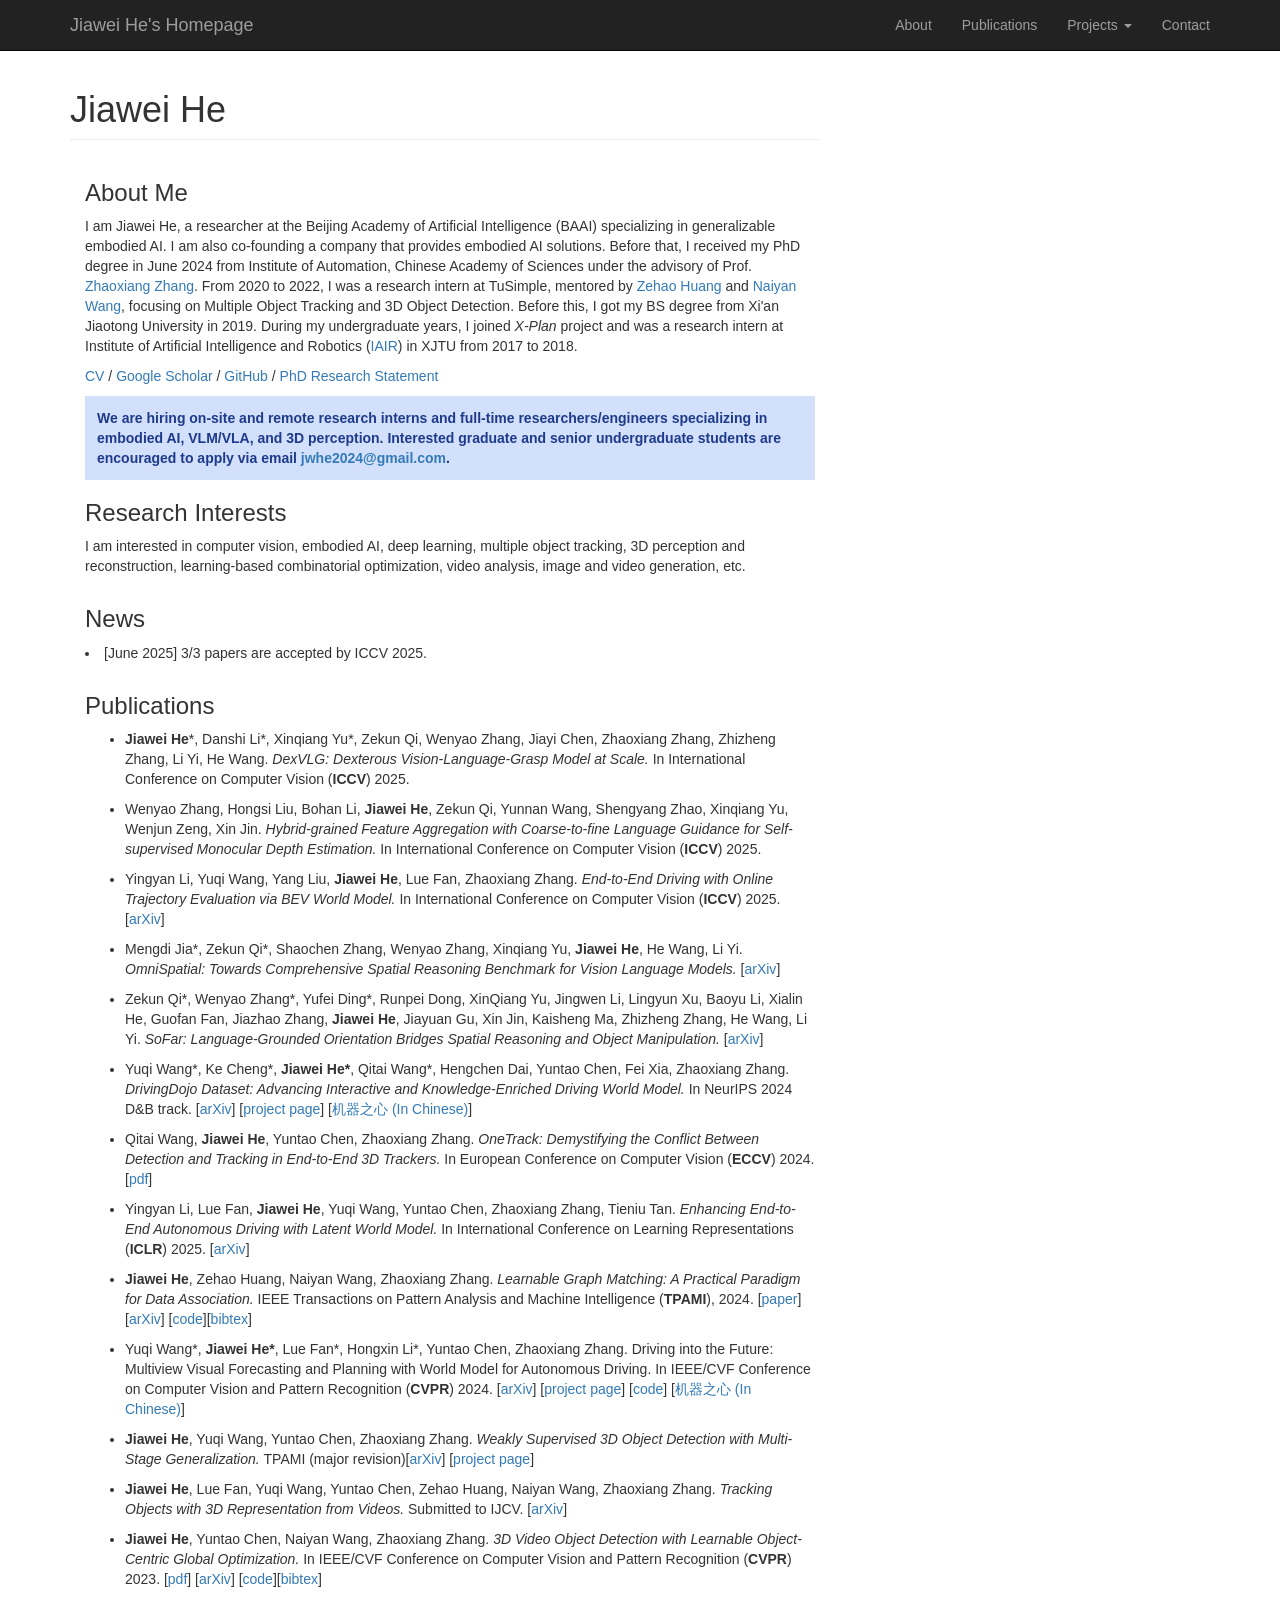
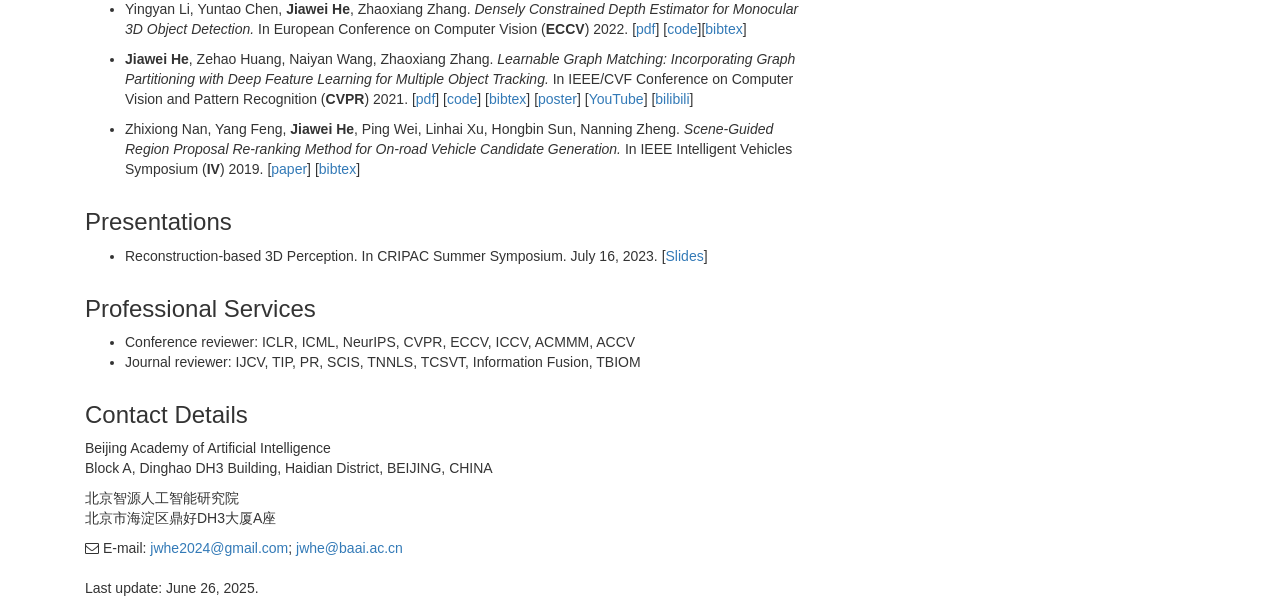
==== index.html @ 4e81ff0a "xyz" ====
<!DOCTYPE html>
<html lang="en">

<head>

    <meta charset="utf-8">
    <meta http-equiv="X-UA-Compatible" content="IE=edge">
    <meta name="viewport" content="width=device-width, initial-scale=1">
    <meta name="description" content="">
    <meta name="author" content="">

    <title>Jiawei He's Homepage</title>
    
    <!-- Google Tag Manager -->
    <script>(function(w,d,s,l,i){w[l]=w[l]||[];w[l].push({'gtm.start':
    new Date().getTime(),event:'gtm.js'});var f=d.getElementsByTagName(s)[0],
    j=d.createElement(s),dl=l!='dataLayer'?'&l='+l:'';j.async=true;j.src=
    'https://www.googletagmanager.com/gtm.js?id='+i+dl;f.parentNode.insertBefore(j,f);
    })(window,document,'script','dataLayer','GTM-5ZGGCQ6B');</script>
    <!-- End Google Tag Manager -->
    
    <!-- Bootstrap Core CSS -->
    <link href="css/bootstrap.min.css" rel="stylesheet">

    <!-- Custom CSS -->
    <link href="css/modern-business.css" rel="stylesheet">
    
    <!-- Custom Fonts -->
    <link href="font-awesome/css/font-awesome.min.css" rel="stylesheet" type="text/css">

    <!-- HTML5 Shim and Respond.js IE8 support of HTML5 elements and media queries -->
    <!-- WARNING: Respond.js doesn't work if you view the page via file:// -->
    <!--[if lt IE 9]>
        <script src="https://oss.maxcdn.com/libs/html5shiv/3.7.0/html5shiv.js"></script>
        <script src="https://oss.maxcdn.com/libs/respond.js/1.4.2/respond.min.js"></script>
    <![endif]-->

    <script type="text/javascript">
    function  showImg(){
    document.getElementById("wxImg").style.display='block';
    }
    function hideImg(){
    document.getElementById("wxImg").style.display='none';
    }
    </script>
    <!-- Google tag (gtag.js) -->
<script async src="https://www.googletagmanager.com/gtag/js?id=G-M1VJD6238Y"></script>
<script>
  window.dataLayer = window.dataLayer || [];
  function gtag(){dataLayer.push(arguments);}
  gtag('js', new Date());

  gtag('config', 'G-M1VJD6238Y');
</script>
</head>

<body>
    <!-- Google Tag Manager (noscript) -->
    <noscript><iframe src="https://www.googletagmanager.com/ns.html?id=GTM-5ZGGCQ6B"
    height="0" width="0" style="display:none;visibility:hidden"></iframe></noscript>
    <!-- End Google Tag Manager (noscript) -->
    
    <!-- Navigation -->
    <nav class="navbar navbar-inverse navbar-fixed-top" role="navigation">
        <div class="container">
            <!-- Brand and toggle get grouped for better mobile display -->
            <div class="navbar-header">
                <button type="button" class="navbar-toggle" data-toggle="collapse" data-target="#bs-example-navbar-collapse-1">
                    <span class="sr-only">Toggle navigation</span>
                    <span class="icon-bar"></span>
                    <span class="icon-bar"></span>
                    <span class="icon-bar"></span>
                </button>
                <a class="navbar-brand" href="index.html">Jiawei He's Homepage</a>
            </div>
            <div class="collapse navbar-collapse" id="bs-example-navbar-collapse-1">
                  <ul class="nav navbar-nav navbar-right">
                    <li>
                        <a href="#about">About</a>
                    </li>
                    <li>
                        <a href="#publications">Publications</a>
                    </li>
                  
                    <li class="dropdown">
                        <a href="#" class="dropdown-toggle" data-toggle="dropdown">Projects <b class="caret"></b></a>
                        <ul class="dropdown-menu">
                            <li>
                                <a href="#">GMTracker</a>
                            </li>
                        </ul>
                    </li>
                    <li>
                        <a href="#contact">Contact</a>
                    </li>
                </ul>
            </div>
            <!-- Collect the nav links, forms, and other content for toggling -->
            <!-- /.navbar-collapse -->
        </div>
        <!-- /.container -->
    </nav>
    <!-- Page Content -->
     <div class="container">

        <!-- Page Heading/Breadcrumbs -->
        <div class="row">
            <div class="col-lg-8">
                <h1 class="page-header">Jiawei He
                </h1>
            </div>
        </div>
        <!-- /.row -->
        <div id="about">
            <!-- Contact Details Column -->
            <div class="col-md-8">
                <h3>About Me</h3>
                <p>I am Jiawei He, a researcher at the Beijing Academy of Artificial Intelligence (BAAI) specializing in generalizable embodied AI. I am also co-founding a company that provides embodied AI solutions. Before that, I received my PhD degree in June 2024 from Institute of Automation, Chinese Academy of Sciences under the advisory of Prof. <a href="https://zhaoxiangzhang.net/"> Zhaoxiang Zhang</a>. From 2020 to 2022, I was a research intern at TuSimple, mentored by <a href="https://scholar.google.com/citations?user=zXqeKPgAAAAJ&hl=en"> Zehao Huang</a> and <a href="https://winsty.net/index.html"> Naiyan Wang</a>, focusing on Multiple Object Tracking and 3D Object Detection. Before this, I got my BS degree from Xi'an Jiaotong University in 2019. During my undergraduate years, I joined <i>X-Plan</i> project and was a research intern at Institute of Artificial Intelligence and Robotics (<a href="http://www.aiar.xjtu.edu.cn/">IAIR</a>) in XJTU from 2017 to 2018.
                </p>
                 <a href="Curriculum_Vitae_hjw.pdf"> CV</a> /  <a href="https://scholar.google.com/citations?user=35lEP_oAAAAJ"> Google Scholar</a> / <a href="https://github.com/jiaweihe1996"> GitHub </a> /  <a href="research_statement_short.pdf"> PhD Research Statement </a> 
             </p>
            <div class="highlighted-paragraph">
                <b>We are hiring on-site and remote research interns and full-time researchers/engineers specializing in embodied AI, VLM/VLA, and 3D perception. Interested graduate and senior undergraduate students are encouraged to apply via email <a href="mailto:jwhe2024@gmail.com">jwhe2024@gmail.com</a>.</b>
            </div>
           
            </div>
            
            
           
        </div>
        
        <div id="content2">
            <!-- Contact Details Column -->
             <div class="col-md-8">
                <h3>Research Interests</h3>
                <p>
                   I am interested in computer vision, embodied AI, deep learning, multiple object tracking, 3D perception and reconstruction, learning-based combinatorial optimization, video analysis, image and video generation, etc.
                </p>
              </div>
        </div>
         <div id="content3">
            <!-- Contact Details Column -->
             <div class="col-md-8">
                <h3>News</h3>
              <li> [June 2025] 3/3 papers are accepted by ICCV 2025.</li>
              <p></p> 
              </div>
        </div>
        <div id="publications">
            <!-- Contact Details Column -->
            <div class="col-md-8">
                <h3>Publications</h3>
                <ul>
                    <li>
                    <b>Jiawei He</b>*, Danshi Li*, Xinqiang Yu*, Zekun Qi, Wenyao Zhang, Jiayi Chen, Zhaoxiang Zhang, Zhizheng Zhang, Li Yi, He Wang. <i>DexVLG: Dexterous Vision-Language-Grasp Model at Scale. </i> In International Conference on Computer Vision (<b>ICCV</b>) 2025. 
                    </li>
                     <p></p> 
                    <li>	
                    Wenyao Zhang, Hongsi Liu, Bohan Li, <b>Jiawei He</b>, Zekun Qi, Yunnan Wang, Shengyang Zhao, Xinqiang Yu, Wenjun Zeng, Xin Jin. <i>Hybrid-grained Feature Aggregation with Coarse-to-fine Language Guidance for Self-supervised Monocular Depth Estimation. </i> In International Conference on Computer Vision (<b>ICCV</b>) 2025. 
                    </li>
                     <p></p> 
                    <li>	
                    Yingyan Li, Yuqi Wang, Yang Liu, <b>Jiawei He</b>, Lue Fan, Zhaoxiang Zhang. <i>End-to-End Driving with Online Trajectory Evaluation via BEV World Model. </i> In International Conference on Computer Vision (<b>ICCV</b>) 2025. [<a href="https://arxiv.org/abs/2504.01941">arXiv</a>]
                    </li>
                     <p></p> 
                    <li>
                    Mengdi Jia*, Zekun Qi*, Shaochen Zhang, Wenyao Zhang, Xinqiang Yu, <b>Jiawei He</b>, He Wang, Li Yi. <i>OmniSpatial: Towards Comprehensive Spatial Reasoning Benchmark for Vision Language Models.</i> [<a href="https://arxiv.org/abs/2506.03135">arXiv</a>]
                    </li>
                     <p></p> 
                    <li>
                    Zekun Qi*, Wenyao Zhang*, Yufei Ding*, Runpei Dong, XinQiang Yu, Jingwen Li, Lingyun Xu, Baoyu Li, Xialin He, Guofan Fan, Jiazhao Zhang, <b>Jiawei He</b>, Jiayuan Gu, Xin Jin, Kaisheng Ma, Zhizheng Zhang, He Wang, Li Yi. <i>SoFar: Language-Grounded Orientation Bridges Spatial Reasoning and Object Manipulation. </i> [<a href="https://arxiv.org/abs/2502.13143">arXiv</a>]
                    </li>
                     <p></p> 
                    <li>
                    Yuqi Wang*, Ke Cheng*, <b>Jiawei He*</b>, Qitai Wang*, Hengchen Dai, Yuntao Chen, Fei Xia, Zhaoxiang Zhang. <i>DrivingDojo Dataset: Advancing Interactive and Knowledge-Enriched Driving World Model. </i> In NeurIPS 2024 D&B track. [<a href="https://arxiv.org/abs/2410.10738">arXiv</a>] [<a href="https://drivingdojo.github.io/">project page</a>] [<a href="https://mp.weixin.qq.com/s/jXVeBRjKPsNtX7bBanW-QQ">机器之心 (In Chinese)</a>]
                    </li>
                    <p></p>  
                    <li>
                    Qitai Wang, <b>Jiawei He</b>, Yuntao Chen, Zhaoxiang Zhang. <i>OneTrack: Demystifying the Conflict Between Detection and Tracking in End-to-End 3D Trackers. </i> In European Conference on Computer Vision (<b>ECCV</b>) 2024. [<a href="https://www.ecva.net/papers/eccv_2024/papers_ECCV/papers/01174.pdf">pdf</a>]
                    </li>
                    <p></p>  
                    <li>
                    Yingyan Li, Lue Fan, <b>Jiawei He</b>, Yuqi Wang, Yuntao Chen, Zhaoxiang Zhang, Tieniu Tan. <i>Enhancing End-to-End Autonomous Driving with Latent World Model. </i> In International Conference on Learning Representations (<b>ICLR</b>) 2025. [<a href="https://arxiv.org/abs/2406.08481">arXiv</a>] 
                    </li>
                    <p></p>  
                    <li>
                    <b>Jiawei He</b>, Zehao Huang, Naiyan Wang, Zhaoxiang Zhang. <i>Learnable Graph Matching: A Practical Paradigm for Data Association. </i> IEEE Transactions on Pattern Analysis and Machine Intelligence (<b>TPAMI</b>), 2024. [<a href="https://doi.org/10.1109/TPAMI.2024.3362401">paper</a>] [<a href="https://arxiv.org/abs/2303.15414">arXiv</a>] [<a href="https://github.com/jiaweihe1996/GMTracker">code</a>][<a href="gmtracker_pami_bib.txt">bibtex</a>]
                    </li>
                    <p></p>    
                    <li>
                    Yuqi Wang*, <b>Jiawei He*</b>, Lue Fan*, Hongxin Li*, Yuntao Chen, Zhaoxiang Zhang. Driving into the Future: Multiview Visual Forecasting and Planning with World Model for Autonomous Driving. In IEEE/CVF Conference on Computer Vision and Pattern Recognition (<b>CVPR</b>) 2024.  [<a href="https://arxiv.org/abs/2311.17918">arXiv</a>] [<a href="https://drive-wm.github.io/">project page</a>] [<a href="https://github.com/BraveGroup/Drive-WM">code</a>] [<a href="https://mp.weixin.qq.com/s/x_BH6PCS2WwR6zQjngH4LQ">机器之心 (In Chinese)</a>]
                    </li>
                    <p></p>
                    <li>
                    <b>Jiawei He</b>, Yuqi Wang, Yuntao Chen, Zhaoxiang Zhang. <i>Weakly Supervised 3D Object Detection with Multi-Stage Generalization. </i> TPAMI (major revision)[<a href="https://arxiv.org/abs/2306.05418">arXiv</a>] [<a href="https://ba2det.github.io/">project page</a>]
                    </li>
                    <p></p>
                    <li>
                    <b>Jiawei He</b>, Lue Fan, Yuqi Wang, Yuntao Chen, Zehao Huang, Naiyan Wang, Zhaoxiang Zhang. <i>Tracking Objects with 3D Representation from Videos. </i> Submitted to IJCV. [<a href="https://arxiv.org/abs/2306.05416">arXiv</a>]
                    </li>
                      <p></p>  
                    <li>
                    <b>Jiawei He</b>, Yuntao Chen, Naiyan Wang, Zhaoxiang Zhang. <i>3D Video Object Detection with Learnable Object-Centric Global Optimization. </i> In IEEE/CVF Conference on Computer Vision and Pattern Recognition (<b>CVPR</b>) 2023. [<a href="https://openaccess.thecvf.com/content/CVPR2023/papers/He_3D_Video_Object_Detection_With_Learnable_Object-Centric_Global_Optimization_CVPR_2023_paper.pdf">pdf</a>] [<a href="https://arxiv.org/abs/2303.15416">arXiv</a>] [<a href="https://github.com/jiaweihe1996/BA-Det">code</a>][<a href="badet_bib.txt">bibtex</a>]
                    </li>
                      <p></p>  
                    <li>
                    Yingyan Li, Yuntao Chen, <b>Jiawei He</b>, Zhaoxiang Zhang. <i>Densely Constrained Depth Estimator for Monocular 3D Object Detection. </i> In European Conference on Computer Vision (<b>ECCV</b>) 2022. [<a href="https://www.ecva.net/papers/eccv_2022/papers_ECCV/papers/136690708.pdf">pdf</a>] [<a href="https://github.com/BraveGroup/DCD">code</a>][<a href="dcd_bib.txt">bibtex</a>]
                    </li>
                <p></p>   
                <li>
                   <b>Jiawei He</b>, Zehao Huang, Naiyan Wang, Zhaoxiang Zhang. <i>Learnable Graph Matching: Incorporating Graph Partitioning with Deep Feature Learning for Multiple Object Tracking.</i> In IEEE/CVF Conference on Computer Vision and Pattern Recognition (<b>CVPR</b>) 2021.  [<a href="https://openaccess.thecvf.com/content/CVPR2021/papers/He_Learnable_Graph_Matching_Incorporating_Graph_Partitioning_With_Deep_Feature_Learning_CVPR_2021_paper.pdf">pdf</a>] [<a href="https://github.com/jiaweihe1996/GMTracker">code</a>] [<a href="gmtracker_bib.txt">bibtex</a>] [<a href="https://jiaweihe.com/docs/gmtracker_poster.pdf">poster</a>]  [<a href="https://youtu.be/GSKa1ZwHqaY">YouTube</a>] [<a href="https://www.bilibili.com/video/BV1kb4y1o7yP/">bilibili</a>]
                </li>
                <p></p>  
                <li>
                    Zhixiong Nan, Yang Feng, <b>Jiawei He</b>, Ping Wei, Linhai Xu, Hongbin Sun, Nanning Zheng. <i>Scene-Guided Region Proposal Re-ranking Method for On-road Vehicle Candidate Generation.</i> In IEEE Intelligent Vehicles Symposium (<b>IV</b>) 2019. [<a href="https://ieeexplore.ieee.org/document/8814149">paper</a>] [<a href="iv_bib.txt">bibtex</a>]
                </li>
                </ul>
            </div>
        </div>  
        <div id="content2">
            <!-- Contact Details Column -->
             <div class="col-md-8">
                <h3>Presentations</h3>
                <ul>
                <li>
                   Reconstruction-based 3D Perception. In CRIPAC Summer Symposium. July 16, 2023. [<a href="Reconstruction-based_3D_Perception.pdf">Slides</a>]
                </li>
                </ul>
              </div>
        </div>
        <div id="content2">
            <!-- Contact Details Column -->
             <div class="col-md-8">
                <h3>Professional Services</h3>
                 <ul>
                <li>
                   Conference reviewer: ICLR, ICML, NeurIPS, CVPR, ECCV, ICCV, ACMMM, ACCV
                </li>
                <li>
                   Journal reviewer: IJCV, TIP, PR, SCIS, TNNLS, TCSVT, Information Fusion, TBIOM
                   
                </li>
            </ul>
              </div>
        </div>
        <!-- Content Row -->
        <div id="contact">
            <!-- Contact Details Column -->
            <div class="col-md-12">
                <h3>Contact Details</h3>
                <p>
                    Beijing Academy of Artificial Intelligence<br>Block A, Dinghao DH3 Building, Haidian District, BEIJING, CHINA<br>
                </p>
                <p>
                    北京智源人工智能研究院<br>北京市海淀区鼎好DH3大厦A座<br>
                </p>
                <p><i class="fa fa-envelope-o"></i> 
                    <abbr title="Email"></abbr>E-mail: <a href="mailto:jwhe2024@gmail.com">jwhe2024@gmail.com</a>; <a href="mailto:jwhe@baai.ac.cn">jwhe@baai.ac.cn</a>
                </p>
                </div>
            </div>
            <div class="col-md-12">
               <p></p>
                <p>
                    Last update: June 26, 2025.
                </p>
                </div>
           
                <!--
                <ul class="list-unstyled list-inline list-social-icons">
                    <li>
                        <a href="https://www.facebook.com/jiawei.he.7315"><i class="fa fa-facebook-square fa-2x"></i></a>
                    </li>
                    <li>
                        <a href="https://www.linkedin.com/in/%E5%98%89%E4%BC%9F-%E4%BD%95-4ab858122/"><i class="fa fa-linkedin-square fa-2x"></i></a>
                    </li>
                    <li>
                        <a href="https://twitter.com/JiaweiHe3"><i class="fa fa-twitter-square fa-2x"></i></a>
                    </li>
                </ul>
                !-->
           
        <!-- /.row -->

        <!-- Contact Form -->
        <!-- In order to set the email address and subject line for the contact form go to the bin/contact_me.php file. -->
        <!-- /.row -->




    </div>
    <!-- /.container -->

    <!-- jQuery -->
    <script src="js/jquery.js"></script>

    <!-- Bootstrap Core JavaScript -->
    <script src="js/bootstrap.min.js"></script>

    <!-- Contact Form JavaScript -->
    <!-- Do not edit these files! In order to set the email address and subject line for the contact form go to the bin/contact_me.php file. -->
    <script src="js/jqBootstrapValidation.js"></script>
    <script src="js/contact_me.js"></script>

</body>

</html>
---- css/modern-business.css ----
/*!
 * Start Bootstrap - Modern Business (http://startbootstrap.com/)
 * Copyright 2013-2016 Start Bootstrap
 * Licensed under MIT (https://github.com/BlackrockDigital/startbootstrap/blob/gh-pages/LICENSE)
 */

/* Global Styles */

html,
body {
    height: 100%;
}

body {
    padding-top: 50px; /* Required padding for .navbar-fixed-top. Remove if using .navbar-static-top. Change if height of navigation changes. */
}

.img-portfolio {
    margin-bottom: 30px;
}

.img-hover:hover {
    opacity: 0.8;
}

/* Home Page Carousel */

header.carousel {
    height: 50%;
}

header.carousel .item,
header.carousel .item.active,
header.carousel .carousel-inner {
    height: 100%;
}

header.carousel .fill {
    width: 100%;
    height: 100%;
    background-position: center;
    background-size: cover;
}

/* 404 Page Styles */

.error-404 {
    font-size: 100px;
}

/* Pricing Page Styles */

.price {
    display: block;
    font-size: 50px;
    line-height: 50px;
}

.price sup {
    top: -20px;
    left: 2px;
    font-size: 20px;
}

.period {
    display: block;
    font-style: italic;
}

/* Footer Styles */

footer {
    margin: 50px 0;
}

/* Responsive Styles */

@media(max-width:991px) {
    .customer-img,
    .img-related {
        margin-bottom: 30px;
    }
}

@media(max-width:767px) {
    .img-portfolio {
        margin-bottom: 15px;
    }

    header.carousel .carousel {
        height: 70%;
    }
}
.highlighted-paragraph {
  color: #1e3a8a !important; /* Replace with your custom dark blue color (hex value) */
  background-color: rgba(37, 99, 235, 0.2) !important; /* Replace with your custom blue color with 20% opacity (rgba) */
  padding: 12px; /* Equivalent to p-3 (padding of 12px) */
}
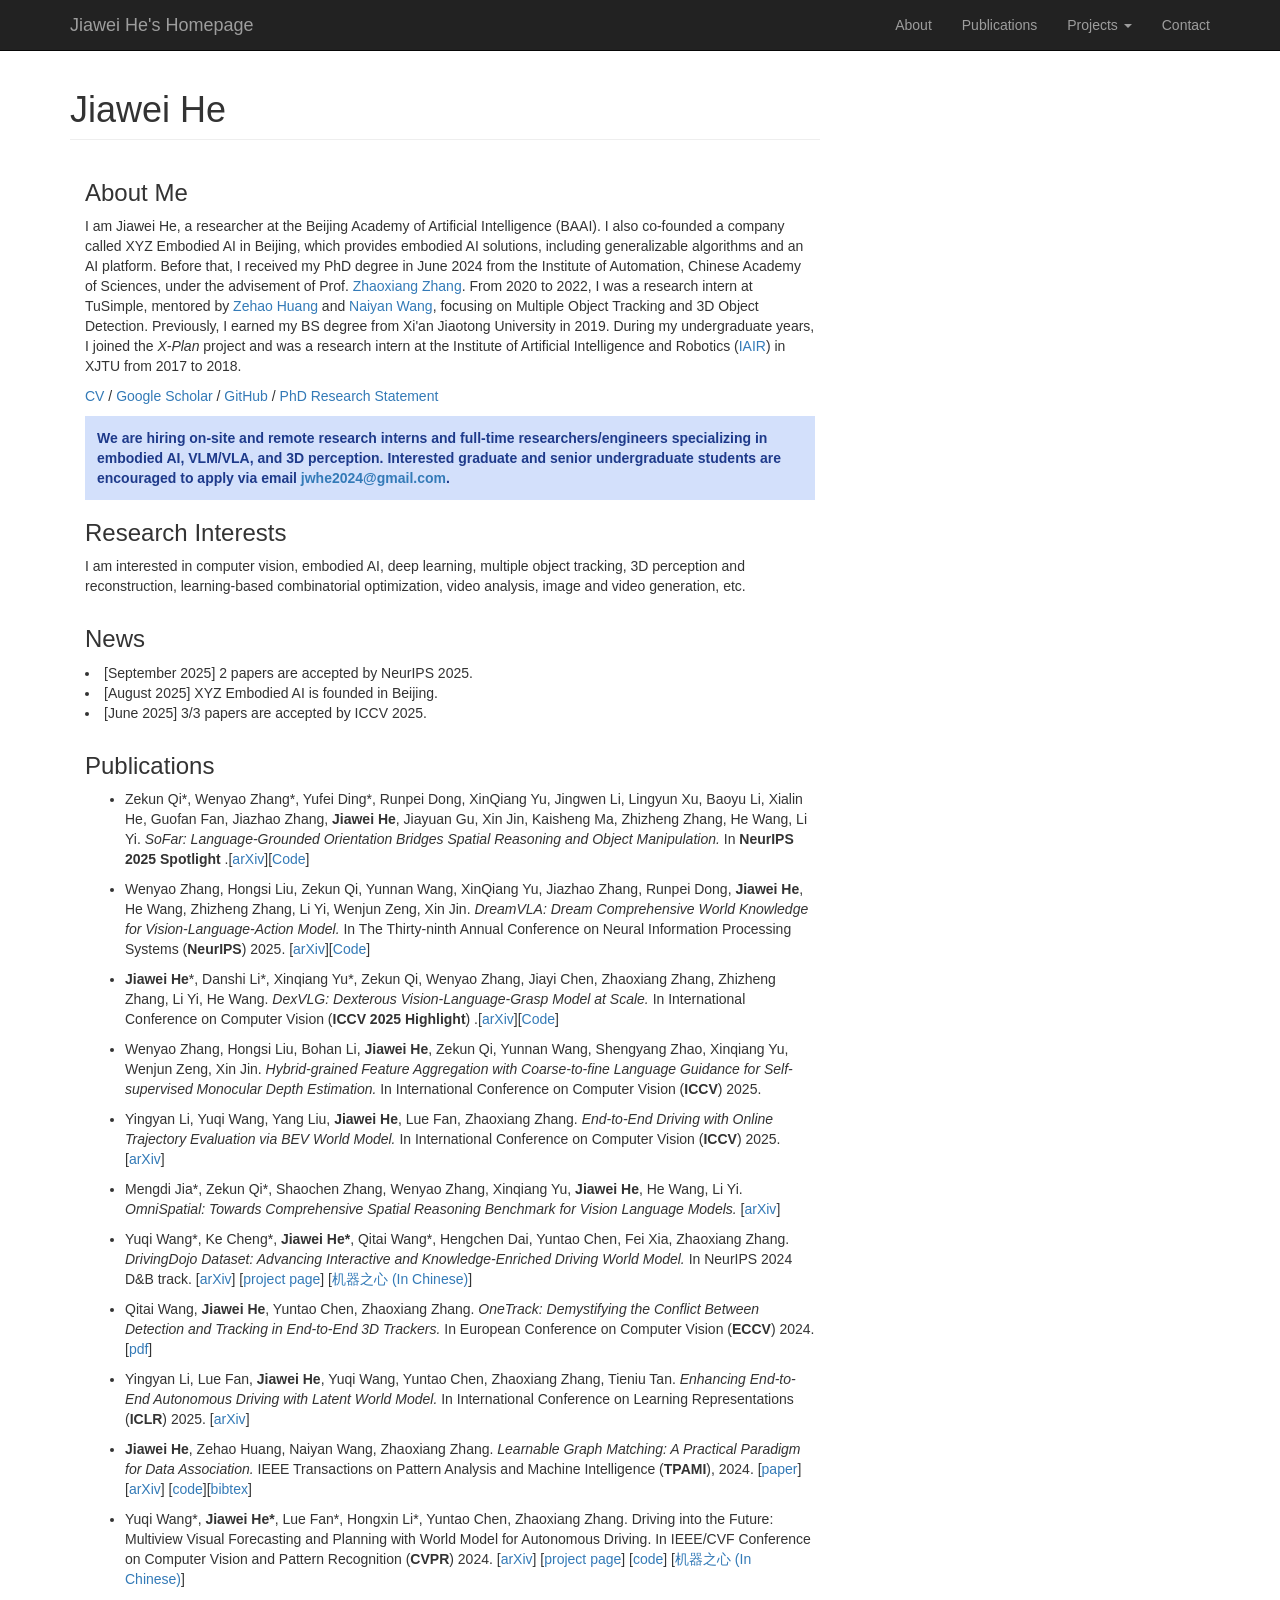
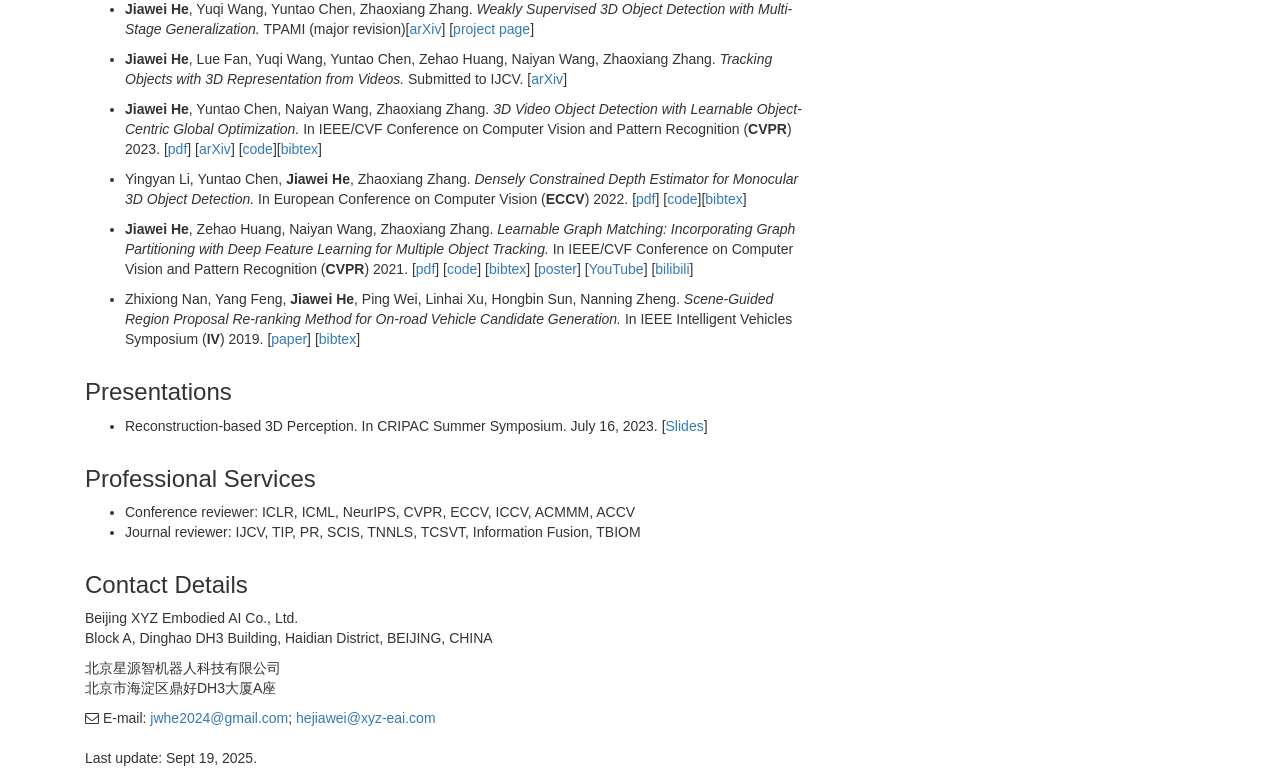
==== commit 96e043ae: "Update index.html" ====
--- a/index.html
+++ b/index.html
@@ -115,7 +115,7 @@
             <!-- Contact Details Column -->
             <div class="col-md-8">
                 <h3>About Me</h3>
-                <p>I am Jiawei He, a researcher at the Beijing Academy of Artificial Intelligence (BAAI) specializing in generalizable embodied AI. I am also co-founding a company that provides embodied AI solutions. Before that, I received my PhD degree in June 2024 from Institute of Automation, Chinese Academy of Sciences under the advisory of Prof. <a href="https://zhaoxiangzhang.net/"> Zhaoxiang Zhang</a>. From 2020 to 2022, I was a research intern at TuSimple, mentored by <a href="https://scholar.google.com/citations?user=zXqeKPgAAAAJ&hl=en"> Zehao Huang</a> and <a href="https://winsty.net/index.html"> Naiyan Wang</a>, focusing on Multiple Object Tracking and 3D Object Detection. Before this, I got my BS degree from Xi'an Jiaotong University in 2019. During my undergraduate years, I joined <i>X-Plan</i> project and was a research intern at Institute of Artificial Intelligence and Robotics (<a href="http://www.aiar.xjtu.edu.cn/">IAIR</a>) in XJTU from 2017 to 2018.
+                <p>I am Jiawei He, a researcher at the Beijing Academy of Artificial Intelligence (BAAI). I also co-founded a company called XYZ Embodied AI in Beijing, which provides embodied AI solutions, including generalizable algorithms and an AI platform. Before that, I received my PhD degree in June 2024 from the Institute of Automation, Chinese Academy of Sciences, under the advisement of Prof. <a href="https://zhaoxiangzhang.net/"> Zhaoxiang Zhang</a>. From 2020 to 2022, I was a research intern at TuSimple, mentored by <a href="https://scholar.google.com/citations?user=zXqeKPgAAAAJ&hl=en"> Zehao Huang</a> and <a href="https://winsty.net/index.html"> Naiyan Wang</a>, focusing on Multiple Object Tracking and 3D Object Detection. Previously, I earned my BS degree from Xi'an Jiaotong University in 2019. During my undergraduate years, I joined the <i>X-Plan</i> project and was a research intern at the Institute of Artificial Intelligence and Robotics (<a href="http://www.aiar.xjtu.edu.cn/">IAIR</a>) in XJTU from 2017 to 2018.
                 </p>
                  <a href="Curriculum_Vitae_hjw.pdf"> CV</a> /  <a href="https://scholar.google.com/citations?user=35lEP_oAAAAJ"> Google Scholar</a> / <a href="https://github.com/jiaweihe1996"> GitHub </a> /  <a href="research_statement_short.pdf"> PhD Research Statement </a> 
              </p>
@@ -142,6 +142,8 @@
             <!-- Contact Details Column -->
              <div class="col-md-8">
                 <h3>News</h3>
+              <li> [September 2025] 2 papers are accepted by NeurIPS 2025.</li>
+             <li> [August 2025] XYZ Embodied AI is founded in Beijing.</li>
               <li> [June 2025] 3/3 papers are accepted by ICCV 2025.</li>
               <p></p> 
               </div>
@@ -152,7 +154,15 @@
                 <h3>Publications</h3>
                 <ul>
                     <li>
-                    <b>Jiawei He</b>*, Danshi Li*, Xinqiang Yu*, Zekun Qi, Wenyao Zhang, Jiayi Chen, Zhaoxiang Zhang, Zhizheng Zhang, Li Yi, He Wang. <i>DexVLG: Dexterous Vision-Language-Grasp Model at Scale. </i> In International Conference on Computer Vision (<b>ICCV</b>) 2025. 
+                    Zekun Qi*, Wenyao Zhang*, Yufei Ding*, Runpei Dong, XinQiang Yu, Jingwen Li, Lingyun Xu, Baoyu Li, Xialin He, Guofan Fan, Jiazhao Zhang, <b>Jiawei He</b>, Jiayuan Gu, Xin Jin, Kaisheng Ma, Zhizheng Zhang, He Wang, Li Yi. <i>SoFar: Language-Grounded Orientation Bridges Spatial Reasoning and Object Manipulation. </i> In <b>NeurIPS 2025 Spotlight</b> .[<a href="https://arxiv.org/abs/2502.13143">arXiv</a>][<a href="https://github.com/qizekun/SoFar">Code</a>]
+                    </li>
+                     <p></p> 
+                    <li>
+                    Wenyao Zhang, Hongsi Liu, Zekun Qi, Yunnan Wang, XinQiang Yu, Jiazhao Zhang, Runpei Dong, <b>Jiawei He</b>, He Wang, Zhizheng Zhang, Li Yi, Wenjun Zeng, Xin Jin. <i>DreamVLA: Dream Comprehensive World Knowledge for Vision-Language-Action Model. </i> In The Thirty-ninth Annual Conference on Neural Information Processing Systems (<b>NeurIPS</b>) 2025. [<a href="https://arxiv.org/abs/2507.04447">arXiv</a>][<a href="https://github.com/Zhangwenyao1/DreamVLA">Code</a>]
+                    </li>
+                     <p></p> 
+                    <li>
+                    <b>Jiawei He</b>*, Danshi Li*, Xinqiang Yu*, Zekun Qi, Wenyao Zhang, Jiayi Chen, Zhaoxiang Zhang, Zhizheng Zhang, Li Yi, He Wang. <i>DexVLG: Dexterous Vision-Language-Grasp Model at Scale. </i> In International Conference on Computer Vision (<b>ICCV 2025 Highlight</b>) .[<a href="https://arxiv.org/abs/2507.02747">arXiv</a>][<a href="https://github.com/jiaweihe1996/DexVLG">Code</a>]
                     </li>
                      <p></p> 
                     <li>	
@@ -165,10 +175,6 @@
                      <p></p> 
                     <li>
                     Mengdi Jia*, Zekun Qi*, Shaochen Zhang, Wenyao Zhang, Xinqiang Yu, <b>Jiawei He</b>, He Wang, Li Yi. <i>OmniSpatial: Towards Comprehensive Spatial Reasoning Benchmark for Vision Language Models.</i> [<a href="https://arxiv.org/abs/2506.03135">arXiv</a>]
-                    </li>
-                     <p></p> 
-                    <li>
-                    Zekun Qi*, Wenyao Zhang*, Yufei Ding*, Runpei Dong, XinQiang Yu, Jingwen Li, Lingyun Xu, Baoyu Li, Xialin He, Guofan Fan, Jiazhao Zhang, <b>Jiawei He</b>, Jiayuan Gu, Xin Jin, Kaisheng Ma, Zhizheng Zhang, He Wang, Li Yi. <i>SoFar: Language-Grounded Orientation Bridges Spatial Reasoning and Object Manipulation. </i> [<a href="https://arxiv.org/abs/2502.13143">arXiv</a>]
                     </li>
                      <p></p> 
                     <li>
@@ -249,20 +255,20 @@
             <div class="col-md-12">
                 <h3>Contact Details</h3>
                 <p>
-                    Beijing Academy of Artificial Intelligence<br>Block A, Dinghao DH3 Building, Haidian District, BEIJING, CHINA<br>
+                    Beijing XYZ Embodied AI Co., Ltd.<br>Block A, Dinghao DH3 Building, Haidian District, BEIJING, CHINA<br>
                 </p>
                 <p>
-                    北京智源人工智能研究院<br>北京市海淀区鼎好DH3大厦A座<br>
+                    北京星源智机器人科技有限公司<br>北京市海淀区鼎好DH3大厦A座<br>
                 </p>
                 <p><i class="fa fa-envelope-o"></i> 
-                    <abbr title="Email"></abbr>E-mail: <a href="mailto:jwhe2024@gmail.com">jwhe2024@gmail.com</a>; <a href="mailto:jwhe@baai.ac.cn">jwhe@baai.ac.cn</a>
+                    <abbr title="Email"></abbr>E-mail: <a href="mailto:jwhe2024@gmail.com">jwhe2024@gmail.com</a>; <a href="mailto:hejiawei@xyz-eai.com">hejiawei@xyz-eai.com</a>
                 </p>
                 </div>
             </div>
             <div class="col-md-12">
                <p></p>
                 <p>
-                    Last update: June 26, 2025.
+                    Last update: Sept 19, 2025.
                 </p>
                 </div>
            
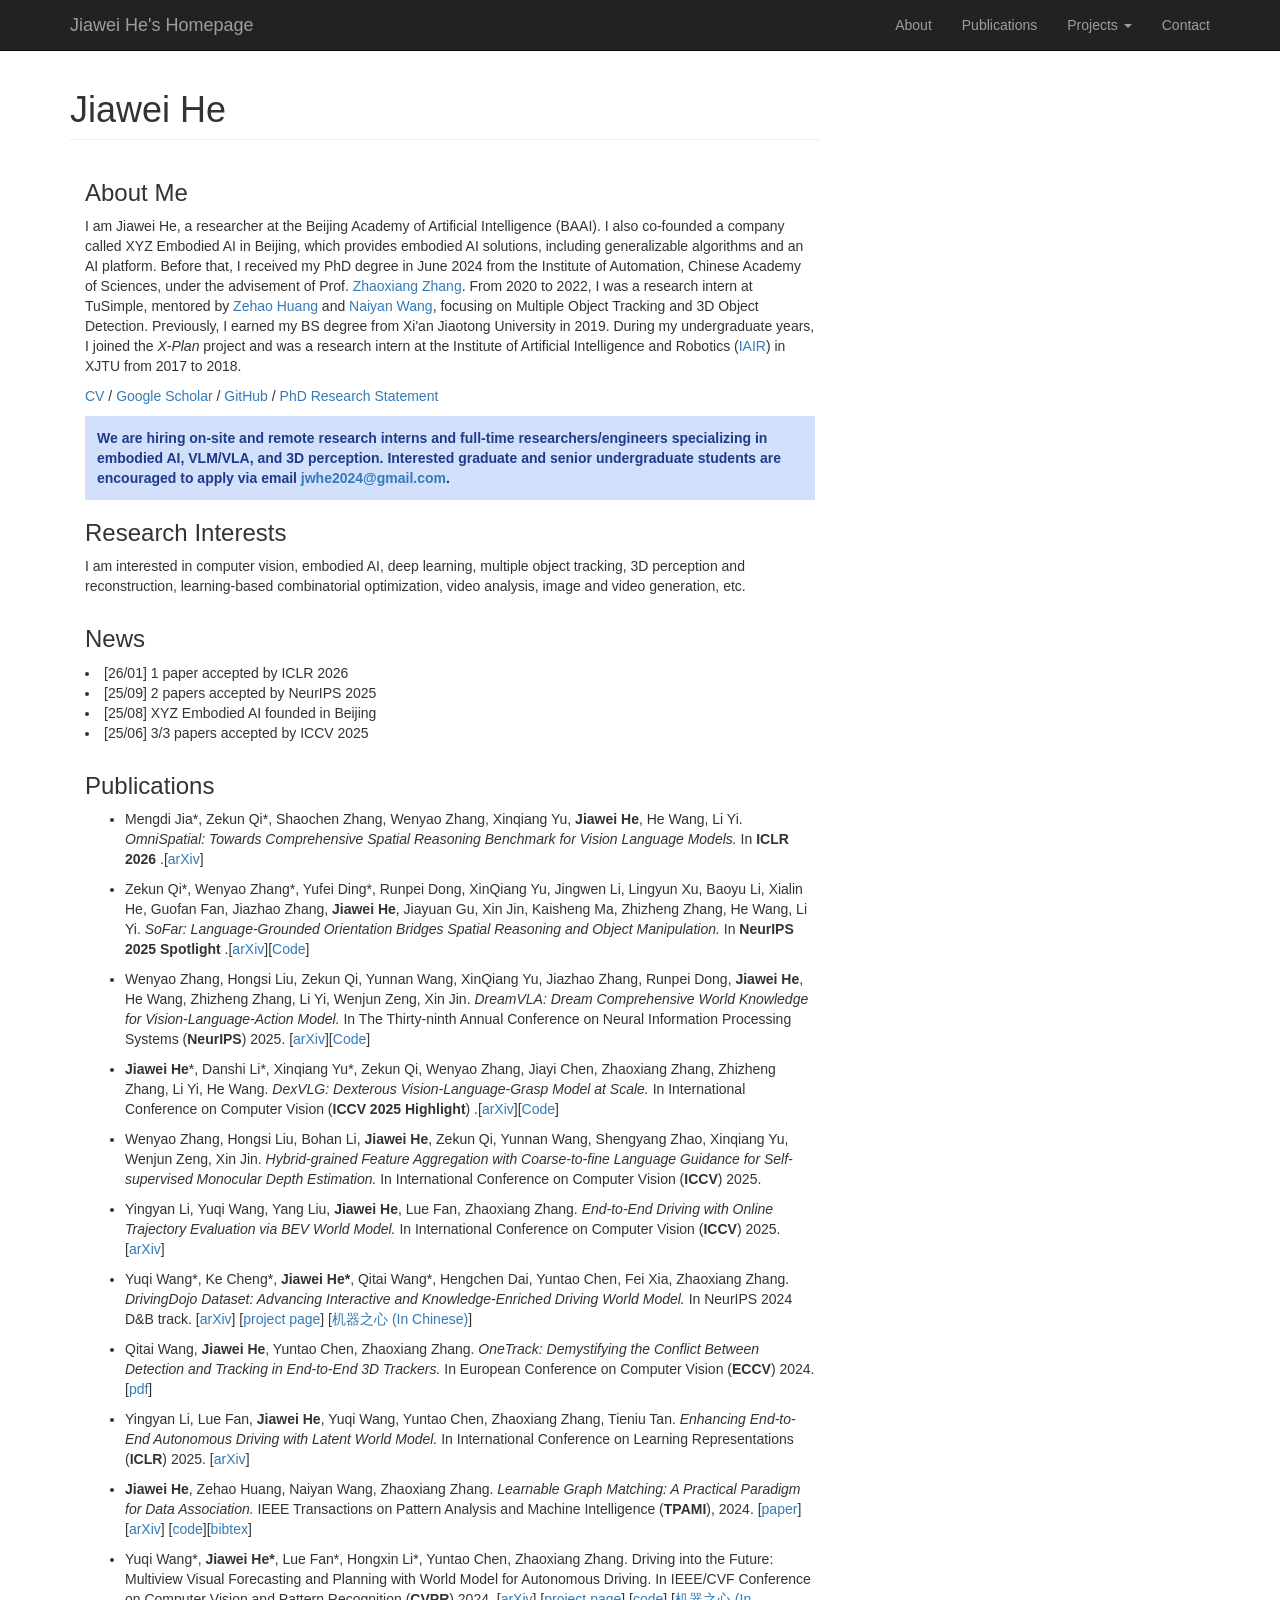
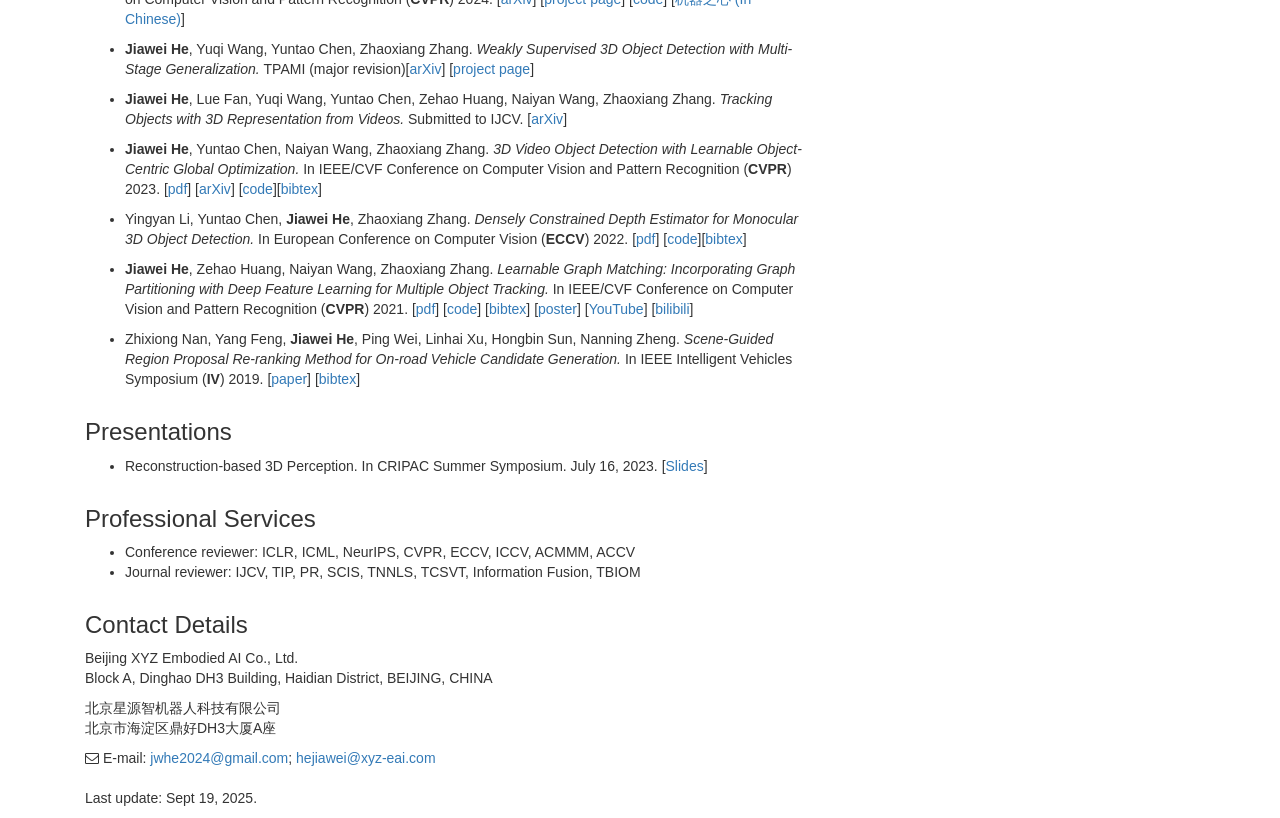
==== commit 95e37786: "Update index.html" ====
--- a/index.html
+++ b/index.html
@@ -142,9 +142,10 @@
             <!-- Contact Details Column -->
              <div class="col-md-8">
                 <h3>News</h3>
-              <li> [September 2025] 2 papers are accepted by NeurIPS 2025.</li>
-             <li> [August 2025] XYZ Embodied AI is founded in Beijing.</li>
-              <li> [June 2025] 3/3 papers are accepted by ICCV 2025.</li>
+             <li> [26/01] 1 paper accepted by ICLR 2026</li>
+              <li> [25/09] 2 papers accepted by NeurIPS 2025</li>
+             <li> [25/08] XYZ Embodied AI founded in Beijing</li>
+              <li> [25/06] 3/3 papers accepted by ICCV 2025</li>
               <p></p> 
               </div>
         </div>
@@ -154,6 +155,10 @@
                 <h3>Publications</h3>
                 <ul>
                     <li>
+                    Mengdi Jia*, Zekun Qi*, Shaochen Zhang, Wenyao Zhang, Xinqiang Yu, <b>Jiawei He</b>, He Wang, Li Yi. <i>OmniSpatial: Towards Comprehensive Spatial Reasoning Benchmark for Vision Language Models.</i> In <b>ICLR 2026</b> .[<a href="https://arxiv.org/abs/2506.03135">arXiv</a>]
+                    </li>
+                     <p></p> 
+                    <li>
                     Zekun Qi*, Wenyao Zhang*, Yufei Ding*, Runpei Dong, XinQiang Yu, Jingwen Li, Lingyun Xu, Baoyu Li, Xialin He, Guofan Fan, Jiazhao Zhang, <b>Jiawei He</b>, Jiayuan Gu, Xin Jin, Kaisheng Ma, Zhizheng Zhang, He Wang, Li Yi. <i>SoFar: Language-Grounded Orientation Bridges Spatial Reasoning and Object Manipulation. </i> In <b>NeurIPS 2025 Spotlight</b> .[<a href="https://arxiv.org/abs/2502.13143">arXiv</a>][<a href="https://github.com/qizekun/SoFar">Code</a>]
                     </li>
                      <p></p> 
@@ -171,10 +176,6 @@
                      <p></p> 
                     <li>	
                     Yingyan Li, Yuqi Wang, Yang Liu, <b>Jiawei He</b>, Lue Fan, Zhaoxiang Zhang. <i>End-to-End Driving with Online Trajectory Evaluation via BEV World Model. </i> In International Conference on Computer Vision (<b>ICCV</b>) 2025. [<a href="https://arxiv.org/abs/2504.01941">arXiv</a>]
-                    </li>
-                     <p></p> 
-                    <li>
-                    Mengdi Jia*, Zekun Qi*, Shaochen Zhang, Wenyao Zhang, Xinqiang Yu, <b>Jiawei He</b>, He Wang, Li Yi. <i>OmniSpatial: Towards Comprehensive Spatial Reasoning Benchmark for Vision Language Models.</i> [<a href="https://arxiv.org/abs/2506.03135">arXiv</a>]
                     </li>
                      <p></p> 
                     <li>
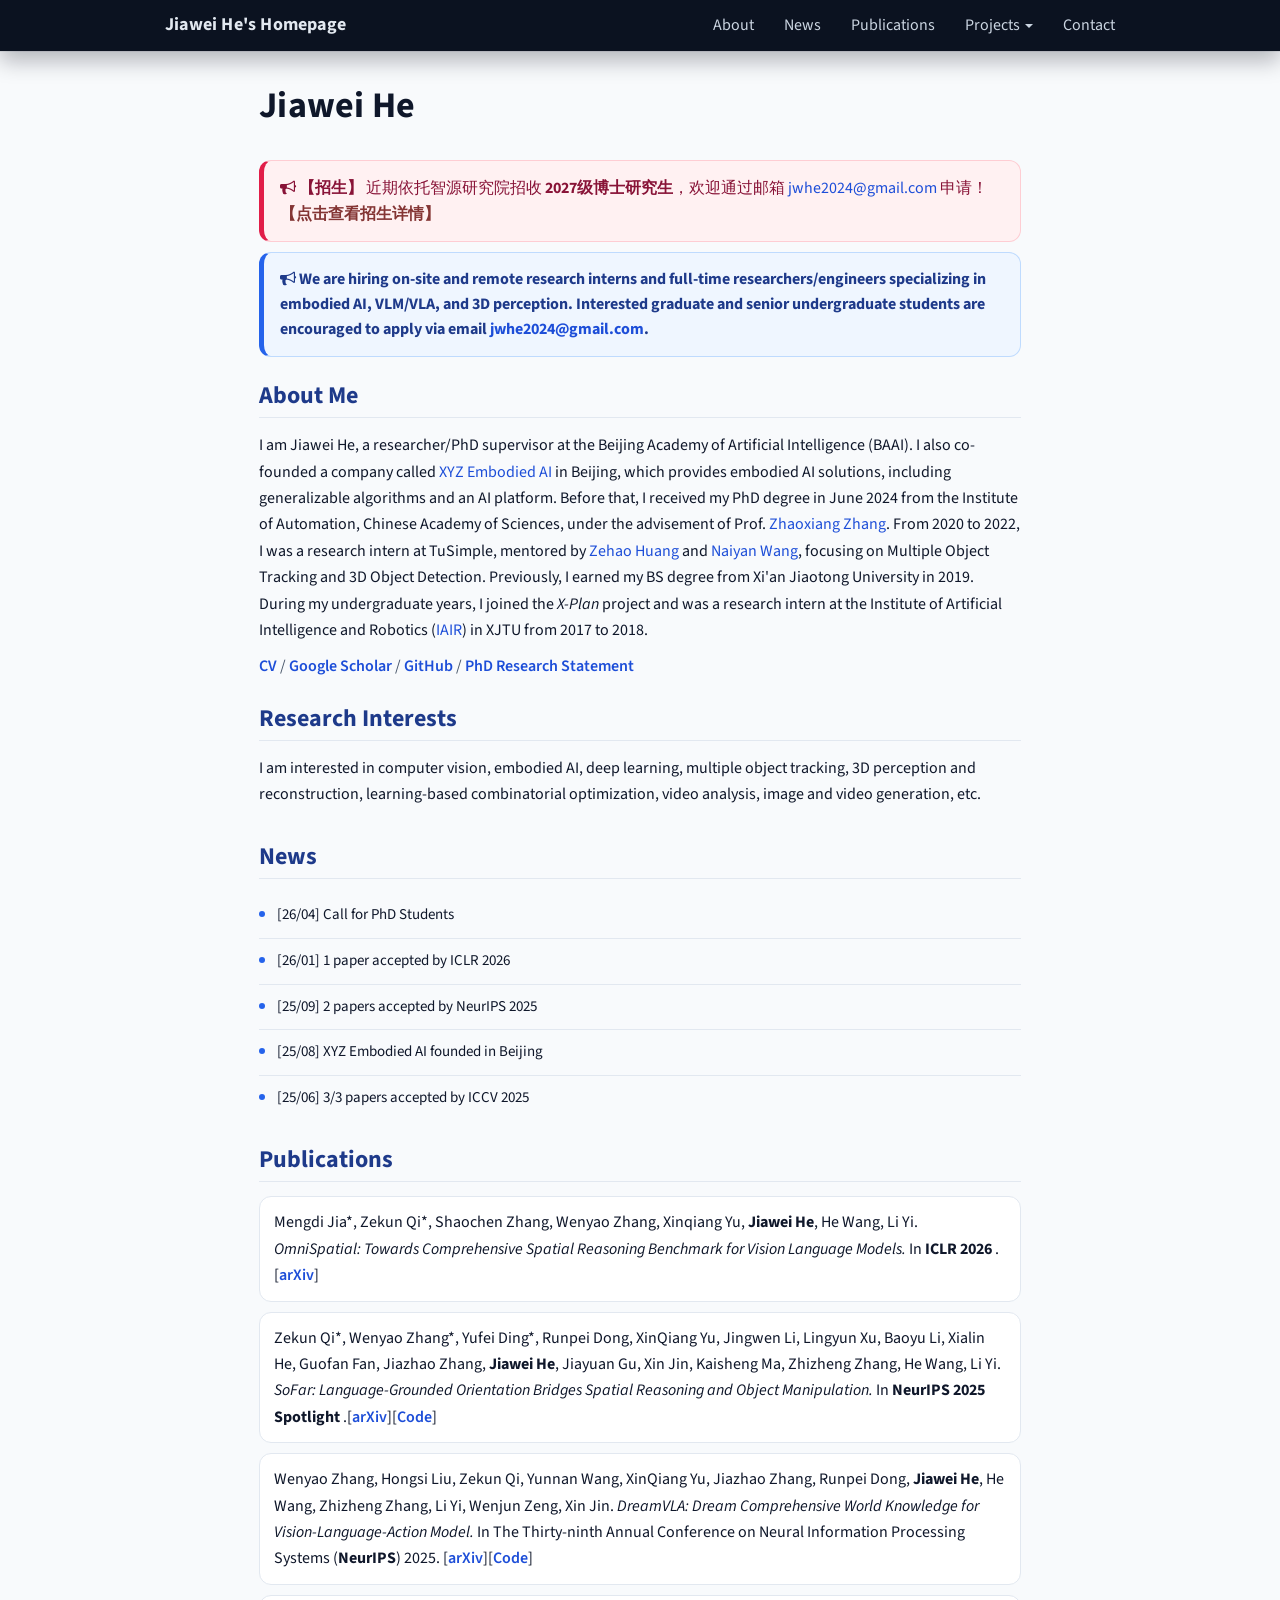
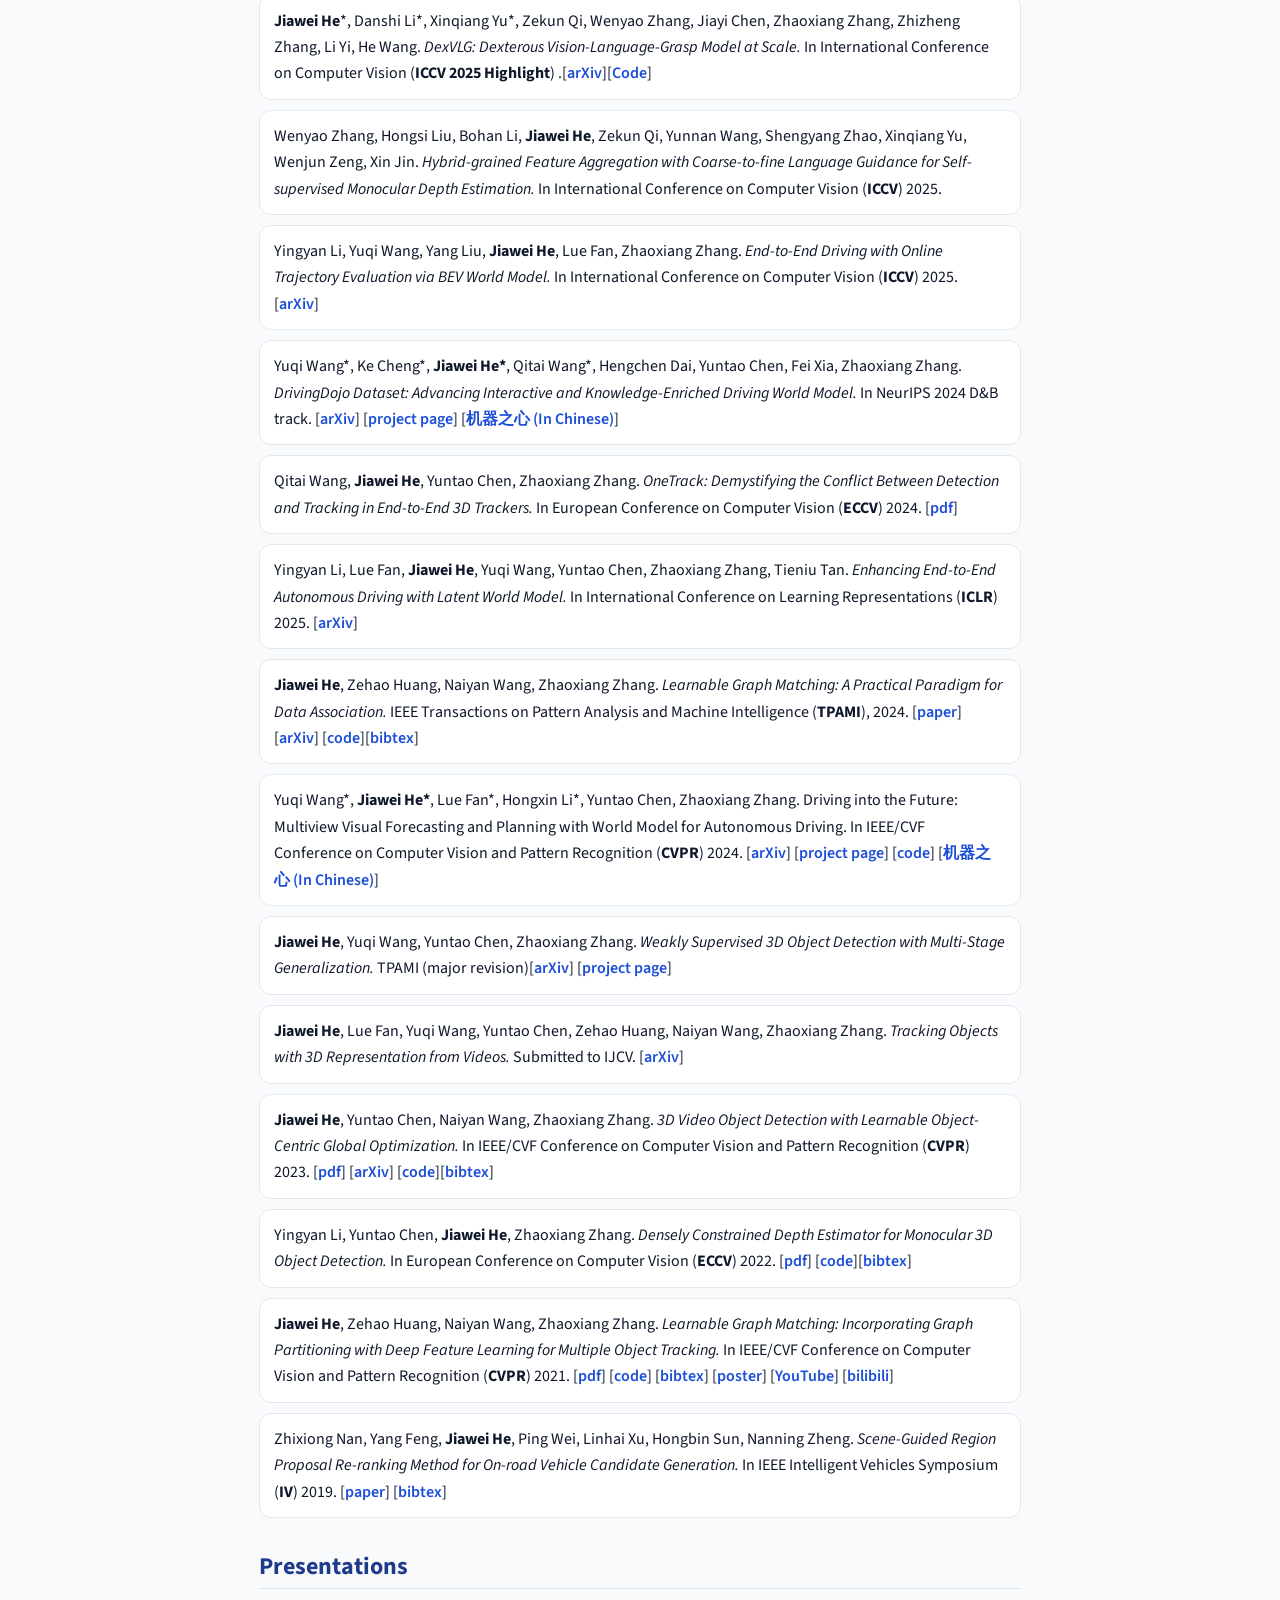
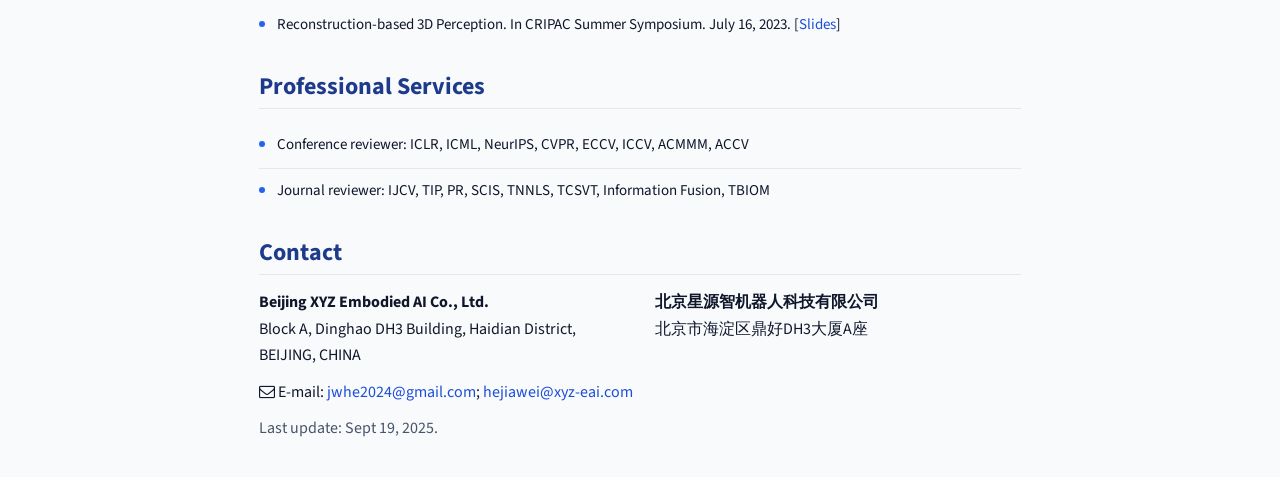
==== commit 0bac2927: "update news and format" ====
--- a/index.html
+++ b/index.html
@@ -24,6 +24,14 @@
 
     <!-- Custom CSS -->
     <link href="css/modern-business.css" rel="stylesheet">
+
+    <!-- Typography -->
+    <link rel="preconnect" href="https://fonts.googleapis.com">
+    <link rel="preconnect" href="https://fonts.gstatic.com" crossorigin>
+    <link href="https://fonts.googleapis.com/css2?family=Source+Sans+3:wght@400;600;700&amp;display=swap" rel="stylesheet">
+
+    <!-- Academic Theme Overrides -->
+    <link href="css/academic.css" rel="stylesheet">
     
     <!-- Custom Fonts -->
     <link href="font-awesome/css/font-awesome.min.css" rel="stylesheet" type="text/css">
@@ -74,13 +82,16 @@
                 <a class="navbar-brand" href="index.html">Jiawei He's Homepage</a>
             </div>
             <div class="collapse navbar-collapse" id="bs-example-navbar-collapse-1">
-                  <ul class="nav navbar-nav navbar-right">
-                    <li>
-                        <a href="#about">About</a>
-                    </li>
-                    <li>
-                        <a href="#publications">Publications</a>
-                    </li>
+	                  <ul class="nav navbar-nav navbar-right">
+	                    <li>
+	                        <a href="#about">About</a>
+	                    </li>
+                        <li>
+                            <a href="#news">News</a>
+                        </li>
+	                    <li>
+	                        <a href="#publications">Publications</a>
+	                    </li>
                   
                     <li class="dropdown">
                         <a href="#" class="dropdown-toggle" data-toggle="dropdown">Projects <b class="caret"></b></a>
@@ -104,174 +115,158 @@
      <div class="container">
 
         <!-- Page Heading/Breadcrumbs -->
-        <div class="row">
-            <div class="col-lg-8">
+        <div class="row site-section">
+            <div class="col-lg-10 col-lg-offset-1 col-md-10 col-md-offset-1">
                 <h1 class="page-header">Jiawei He
                 </h1>
             </div>
         </div>
         <!-- /.row -->
-        <div id="about">
-            <!-- Contact Details Column -->
-            <div class="col-md-8">
+        <div class="row site-section">
+            <div class="col-lg-10 col-lg-offset-1 col-md-10 col-md-offset-1">
+                <div class="alert alert-danger site-notice" role="alert">
+                    <i class="fa fa-bullhorn" aria-hidden="true"></i>
+                    <b>【招生】</b> 近期依托智源研究院招收 <b>2027级博士研究生</b>，欢迎通过邮箱 <a href="mailto:jwhe2024@gmail.com">jwhe2024@gmail.com</a> 申请！<a class="alert-link" href="https://mp.weixin.qq.com/s/hTezXLgaNu2UP_fpFY5t6A">【点击查看招生详情】</a>
+                </div>
+                <div class="highlighted-paragraph">
+                    <i class="fa fa-bullhorn" aria-hidden="true"></i>
+                    <b>We are hiring on-site and remote research interns and full-time researchers/engineers specializing in embodied AI, VLM/VLA, and 3D perception. Interested graduate and senior undergraduate students are encouraged to apply via email <a href="mailto:jwhe2024@gmail.com">jwhe2024@gmail.com</a>.</b>
+                </div>
+            </div>
+        </div>
+
+        <div id="about" class="row site-section">
+            <div class="col-lg-10 col-lg-offset-1 col-md-10 col-md-offset-1">
                 <h3>About Me</h3>
-                <p>I am Jiawei He, a researcher at the Beijing Academy of Artificial Intelligence (BAAI). I also co-founded a company called XYZ Embodied AI in Beijing, which provides embodied AI solutions, including generalizable algorithms and an AI platform. Before that, I received my PhD degree in June 2024 from the Institute of Automation, Chinese Academy of Sciences, under the advisement of Prof. <a href="https://zhaoxiangzhang.net/"> Zhaoxiang Zhang</a>. From 2020 to 2022, I was a research intern at TuSimple, mentored by <a href="https://scholar.google.com/citations?user=zXqeKPgAAAAJ&hl=en"> Zehao Huang</a> and <a href="https://winsty.net/index.html"> Naiyan Wang</a>, focusing on Multiple Object Tracking and 3D Object Detection. Previously, I earned my BS degree from Xi'an Jiaotong University in 2019. During my undergraduate years, I joined the <i>X-Plan</i> project and was a research intern at the Institute of Artificial Intelligence and Robotics (<a href="http://www.aiar.xjtu.edu.cn/">IAIR</a>) in XJTU from 2017 to 2018.
+	                <p>I am Jiawei He, a researcher/PhD supervisor at the Beijing Academy of Artificial Intelligence (BAAI). I also co-founded a company called <a href="https://xyz-eai.com/"> XYZ Embodied AI </a>in Beijing, which provides embodied AI solutions, including generalizable algorithms and an AI platform. Before that, I received my PhD degree in June 2024 from the Institute of Automation, Chinese Academy of Sciences, under the advisement of Prof. <a href="https://zhaoxiangzhang.net/"> Zhaoxiang Zhang</a>. From 2020 to 2022, I was a research intern at TuSimple, mentored by <a href="https://scholar.google.com/citations?user=zXqeKPgAAAAJ&amp;hl=en"> Zehao Huang</a> and <a href="https://winsty.net/index.html"> Naiyan Wang</a>, focusing on Multiple Object Tracking and 3D Object Detection. Previously, I earned my BS degree from Xi'an Jiaotong University in 2019. During my undergraduate years, I joined the <i>X-Plan</i> project and was a research intern at the Institute of Artificial Intelligence and Robotics (<a href="http://www.aiar.xjtu.edu.cn/">IAIR</a>) in XJTU from 2017 to 2018.
                 </p>
-                 <a href="Curriculum_Vitae_hjw.pdf"> CV</a> /  <a href="https://scholar.google.com/citations?user=35lEP_oAAAAJ"> Google Scholar</a> / <a href="https://github.com/jiaweihe1996"> GitHub </a> /  <a href="research_statement_short.pdf"> PhD Research Statement </a> 
-             </p>
-            <div class="highlighted-paragraph">
-                <b>We are hiring on-site and remote research interns and full-time researchers/engineers specializing in embodied AI, VLM/VLA, and 3D perception. Interested graduate and senior undergraduate students are encouraged to apply via email <a href="mailto:jwhe2024@gmail.com">jwhe2024@gmail.com</a>.</b>
-            </div>
-           
-            </div>
-            
-            
-           
+                <p class="profile-links">
+                    <a href="Curriculum_Vitae_hjw.pdf">CV</a> /
+                    <a href="https://scholar.google.com/citations?user=35lEP_oAAAAJ">Google Scholar</a> /
+                    <a href="https://github.com/jiaweihe1996">GitHub</a> /
+                    <a href="research_statement_short.pdf">PhD Research Statement</a>
+                </p>
+            </div>
         </div>
         
-        <div id="content2">
-            <!-- Contact Details Column -->
-             <div class="col-md-8">
+        <div id="research" class="row site-section">
+            <div class="col-lg-10 col-lg-offset-1 col-md-10 col-md-offset-1">
                 <h3>Research Interests</h3>
                 <p>
                    I am interested in computer vision, embodied AI, deep learning, multiple object tracking, 3D perception and reconstruction, learning-based combinatorial optimization, video analysis, image and video generation, etc.
                 </p>
-              </div>
-        </div>
-         <div id="content3">
-            <!-- Contact Details Column -->
-             <div class="col-md-8">
+            </div>
+        </div>
+        <div id="news" class="row site-section">
+            <div class="col-lg-10 col-lg-offset-1 col-md-10 col-md-offset-1">
                 <h3>News</h3>
-             <li> [26/01] 1 paper accepted by ICLR 2026</li>
-              <li> [25/09] 2 papers accepted by NeurIPS 2025</li>
-             <li> [25/08] XYZ Embodied AI founded in Beijing</li>
-              <li> [25/06] 3/3 papers accepted by ICCV 2025</li>
-              <p></p> 
-              </div>
-        </div>
-        <div id="publications">
-            <!-- Contact Details Column -->
-            <div class="col-md-8">
+                <ul class="news-list">
+                    <li>[26/04] Call for PhD Students</li>
+                    <li>[26/01] 1 paper accepted by ICLR 2026</li>
+                    <li>[25/09] 2 papers accepted by NeurIPS 2025</li>
+                    <li>[25/08] XYZ Embodied AI founded in Beijing</li>
+                    <li>[25/06] 3/3 papers accepted by ICCV 2025</li>
+                </ul>
+            </div>
+        </div>
+        <div id="publications" class="row site-section">
+            <div class="col-lg-10 col-lg-offset-1 col-md-10 col-md-offset-1">
                 <h3>Publications</h3>
-                <ul>
+                <ul class="pub-list">
                     <li>
                     Mengdi Jia*, Zekun Qi*, Shaochen Zhang, Wenyao Zhang, Xinqiang Yu, <b>Jiawei He</b>, He Wang, Li Yi. <i>OmniSpatial: Towards Comprehensive Spatial Reasoning Benchmark for Vision Language Models.</i> In <b>ICLR 2026</b> .[<a href="https://arxiv.org/abs/2506.03135">arXiv</a>]
                     </li>
-                     <p></p> 
                     <li>
                     Zekun Qi*, Wenyao Zhang*, Yufei Ding*, Runpei Dong, XinQiang Yu, Jingwen Li, Lingyun Xu, Baoyu Li, Xialin He, Guofan Fan, Jiazhao Zhang, <b>Jiawei He</b>, Jiayuan Gu, Xin Jin, Kaisheng Ma, Zhizheng Zhang, He Wang, Li Yi. <i>SoFar: Language-Grounded Orientation Bridges Spatial Reasoning and Object Manipulation. </i> In <b>NeurIPS 2025 Spotlight</b> .[<a href="https://arxiv.org/abs/2502.13143">arXiv</a>][<a href="https://github.com/qizekun/SoFar">Code</a>]
                     </li>
-                     <p></p> 
                     <li>
                     Wenyao Zhang, Hongsi Liu, Zekun Qi, Yunnan Wang, XinQiang Yu, Jiazhao Zhang, Runpei Dong, <b>Jiawei He</b>, He Wang, Zhizheng Zhang, Li Yi, Wenjun Zeng, Xin Jin. <i>DreamVLA: Dream Comprehensive World Knowledge for Vision-Language-Action Model. </i> In The Thirty-ninth Annual Conference on Neural Information Processing Systems (<b>NeurIPS</b>) 2025. [<a href="https://arxiv.org/abs/2507.04447">arXiv</a>][<a href="https://github.com/Zhangwenyao1/DreamVLA">Code</a>]
                     </li>
-                     <p></p> 
                     <li>
                     <b>Jiawei He</b>*, Danshi Li*, Xinqiang Yu*, Zekun Qi, Wenyao Zhang, Jiayi Chen, Zhaoxiang Zhang, Zhizheng Zhang, Li Yi, He Wang. <i>DexVLG: Dexterous Vision-Language-Grasp Model at Scale. </i> In International Conference on Computer Vision (<b>ICCV 2025 Highlight</b>) .[<a href="https://arxiv.org/abs/2507.02747">arXiv</a>][<a href="https://github.com/jiaweihe1996/DexVLG">Code</a>]
                     </li>
-                     <p></p> 
-                    <li>	
+                    <li>
                     Wenyao Zhang, Hongsi Liu, Bohan Li, <b>Jiawei He</b>, Zekun Qi, Yunnan Wang, Shengyang Zhao, Xinqiang Yu, Wenjun Zeng, Xin Jin. <i>Hybrid-grained Feature Aggregation with Coarse-to-fine Language Guidance for Self-supervised Monocular Depth Estimation. </i> In International Conference on Computer Vision (<b>ICCV</b>) 2025. 
                     </li>
-                     <p></p> 
-                    <li>	
+                    <li>
                     Yingyan Li, Yuqi Wang, Yang Liu, <b>Jiawei He</b>, Lue Fan, Zhaoxiang Zhang. <i>End-to-End Driving with Online Trajectory Evaluation via BEV World Model. </i> In International Conference on Computer Vision (<b>ICCV</b>) 2025. [<a href="https://arxiv.org/abs/2504.01941">arXiv</a>]
                     </li>
-                     <p></p> 
-                    <li>
-                    Yuqi Wang*, Ke Cheng*, <b>Jiawei He*</b>, Qitai Wang*, Hengchen Dai, Yuntao Chen, Fei Xia, Zhaoxiang Zhang. <i>DrivingDojo Dataset: Advancing Interactive and Knowledge-Enriched Driving World Model. </i> In NeurIPS 2024 D&B track. [<a href="https://arxiv.org/abs/2410.10738">arXiv</a>] [<a href="https://drivingdojo.github.io/">project page</a>] [<a href="https://mp.weixin.qq.com/s/jXVeBRjKPsNtX7bBanW-QQ">机器之心 (In Chinese)</a>]
-                    </li>
-                    <p></p>  
+                    <li>
+	                    Yuqi Wang*, Ke Cheng*, <b>Jiawei He*</b>, Qitai Wang*, Hengchen Dai, Yuntao Chen, Fei Xia, Zhaoxiang Zhang. <i>DrivingDojo Dataset: Advancing Interactive and Knowledge-Enriched Driving World Model. </i> In NeurIPS 2024 D&amp;B track. [<a href="https://arxiv.org/abs/2410.10738">arXiv</a>] [<a href="https://drivingdojo.github.io/">project page</a>] [<a href="https://mp.weixin.qq.com/s/jXVeBRjKPsNtX7bBanW-QQ">机器之心 (In Chinese)</a>]
+                    </li>
                     <li>
                     Qitai Wang, <b>Jiawei He</b>, Yuntao Chen, Zhaoxiang Zhang. <i>OneTrack: Demystifying the Conflict Between Detection and Tracking in End-to-End 3D Trackers. </i> In European Conference on Computer Vision (<b>ECCV</b>) 2024. [<a href="https://www.ecva.net/papers/eccv_2024/papers_ECCV/papers/01174.pdf">pdf</a>]
                     </li>
-                    <p></p>  
                     <li>
                     Yingyan Li, Lue Fan, <b>Jiawei He</b>, Yuqi Wang, Yuntao Chen, Zhaoxiang Zhang, Tieniu Tan. <i>Enhancing End-to-End Autonomous Driving with Latent World Model. </i> In International Conference on Learning Representations (<b>ICLR</b>) 2025. [<a href="https://arxiv.org/abs/2406.08481">arXiv</a>] 
                     </li>
-                    <p></p>  
                     <li>
                     <b>Jiawei He</b>, Zehao Huang, Naiyan Wang, Zhaoxiang Zhang. <i>Learnable Graph Matching: A Practical Paradigm for Data Association. </i> IEEE Transactions on Pattern Analysis and Machine Intelligence (<b>TPAMI</b>), 2024. [<a href="https://doi.org/10.1109/TPAMI.2024.3362401">paper</a>] [<a href="https://arxiv.org/abs/2303.15414">arXiv</a>] [<a href="https://github.com/jiaweihe1996/GMTracker">code</a>][<a href="gmtracker_pami_bib.txt">bibtex</a>]
                     </li>
-                    <p></p>    
                     <li>
                     Yuqi Wang*, <b>Jiawei He*</b>, Lue Fan*, Hongxin Li*, Yuntao Chen, Zhaoxiang Zhang. Driving into the Future: Multiview Visual Forecasting and Planning with World Model for Autonomous Driving. In IEEE/CVF Conference on Computer Vision and Pattern Recognition (<b>CVPR</b>) 2024.  [<a href="https://arxiv.org/abs/2311.17918">arXiv</a>] [<a href="https://drive-wm.github.io/">project page</a>] [<a href="https://github.com/BraveGroup/Drive-WM">code</a>] [<a href="https://mp.weixin.qq.com/s/x_BH6PCS2WwR6zQjngH4LQ">机器之心 (In Chinese)</a>]
                     </li>
-                    <p></p>
                     <li>
                     <b>Jiawei He</b>, Yuqi Wang, Yuntao Chen, Zhaoxiang Zhang. <i>Weakly Supervised 3D Object Detection with Multi-Stage Generalization. </i> TPAMI (major revision)[<a href="https://arxiv.org/abs/2306.05418">arXiv</a>] [<a href="https://ba2det.github.io/">project page</a>]
                     </li>
-                    <p></p>
                     <li>
                     <b>Jiawei He</b>, Lue Fan, Yuqi Wang, Yuntao Chen, Zehao Huang, Naiyan Wang, Zhaoxiang Zhang. <i>Tracking Objects with 3D Representation from Videos. </i> Submitted to IJCV. [<a href="https://arxiv.org/abs/2306.05416">arXiv</a>]
                     </li>
-                      <p></p>  
                     <li>
                     <b>Jiawei He</b>, Yuntao Chen, Naiyan Wang, Zhaoxiang Zhang. <i>3D Video Object Detection with Learnable Object-Centric Global Optimization. </i> In IEEE/CVF Conference on Computer Vision and Pattern Recognition (<b>CVPR</b>) 2023. [<a href="https://openaccess.thecvf.com/content/CVPR2023/papers/He_3D_Video_Object_Detection_With_Learnable_Object-Centric_Global_Optimization_CVPR_2023_paper.pdf">pdf</a>] [<a href="https://arxiv.org/abs/2303.15416">arXiv</a>] [<a href="https://github.com/jiaweihe1996/BA-Det">code</a>][<a href="badet_bib.txt">bibtex</a>]
                     </li>
-                      <p></p>  
                     <li>
                     Yingyan Li, Yuntao Chen, <b>Jiawei He</b>, Zhaoxiang Zhang. <i>Densely Constrained Depth Estimator for Monocular 3D Object Detection. </i> In European Conference on Computer Vision (<b>ECCV</b>) 2022. [<a href="https://www.ecva.net/papers/eccv_2022/papers_ECCV/papers/136690708.pdf">pdf</a>] [<a href="https://github.com/BraveGroup/DCD">code</a>][<a href="dcd_bib.txt">bibtex</a>]
                     </li>
-                <p></p>   
                 <li>
                    <b>Jiawei He</b>, Zehao Huang, Naiyan Wang, Zhaoxiang Zhang. <i>Learnable Graph Matching: Incorporating Graph Partitioning with Deep Feature Learning for Multiple Object Tracking.</i> In IEEE/CVF Conference on Computer Vision and Pattern Recognition (<b>CVPR</b>) 2021.  [<a href="https://openaccess.thecvf.com/content/CVPR2021/papers/He_Learnable_Graph_Matching_Incorporating_Graph_Partitioning_With_Deep_Feature_Learning_CVPR_2021_paper.pdf">pdf</a>] [<a href="https://github.com/jiaweihe1996/GMTracker">code</a>] [<a href="gmtracker_bib.txt">bibtex</a>] [<a href="https://jiaweihe.com/docs/gmtracker_poster.pdf">poster</a>]  [<a href="https://youtu.be/GSKa1ZwHqaY">YouTube</a>] [<a href="https://www.bilibili.com/video/BV1kb4y1o7yP/">bilibili</a>]
                 </li>
-                <p></p>  
                 <li>
                     Zhixiong Nan, Yang Feng, <b>Jiawei He</b>, Ping Wei, Linhai Xu, Hongbin Sun, Nanning Zheng. <i>Scene-Guided Region Proposal Re-ranking Method for On-road Vehicle Candidate Generation.</i> In IEEE Intelligent Vehicles Symposium (<b>IV</b>) 2019. [<a href="https://ieeexplore.ieee.org/document/8814149">paper</a>] [<a href="iv_bib.txt">bibtex</a>]
                 </li>
                 </ul>
             </div>
         </div>  
-        <div id="content2">
-            <!-- Contact Details Column -->
-             <div class="col-md-8">
+        <div id="presentations" class="row site-section">
+            <div class="col-lg-10 col-lg-offset-1 col-md-10 col-md-offset-1">
                 <h3>Presentations</h3>
-                <ul>
-                <li>
-                   Reconstruction-based 3D Perception. In CRIPAC Summer Symposium. July 16, 2023. [<a href="Reconstruction-based_3D_Perception.pdf">Slides</a>]
-                </li>
-                </ul>
-              </div>
-        </div>
-        <div id="content2">
-            <!-- Contact Details Column -->
-             <div class="col-md-8">
+                <ul class="news-list">
+                    <li>
+                        Reconstruction-based 3D Perception. In CRIPAC Summer Symposium. July 16, 2023. [<a href="Reconstruction-based_3D_Perception.pdf">Slides</a>]
+                    </li>
+                </ul>
+            </div>
+        </div>
+        <div id="services" class="row site-section">
+            <div class="col-lg-10 col-lg-offset-1 col-md-10 col-md-offset-1">
                 <h3>Professional Services</h3>
-                 <ul>
-                <li>
-                   Conference reviewer: ICLR, ICML, NeurIPS, CVPR, ECCV, ICCV, ACMMM, ACCV
-                </li>
-                <li>
-                   Journal reviewer: IJCV, TIP, PR, SCIS, TNNLS, TCSVT, Information Fusion, TBIOM
-                   
-                </li>
-            </ul>
-              </div>
-        </div>
-        <!-- Content Row -->
-        <div id="contact">
-            <!-- Contact Details Column -->
-            <div class="col-md-12">
-                <h3>Contact Details</h3>
-                <p>
-                    Beijing XYZ Embodied AI Co., Ltd.<br>Block A, Dinghao DH3 Building, Haidian District, BEIJING, CHINA<br>
-                </p>
-                <p>
-                    北京星源智机器人科技有限公司<br>北京市海淀区鼎好DH3大厦A座<br>
-                </p>
-                <p><i class="fa fa-envelope-o"></i> 
-                    <abbr title="Email"></abbr>E-mail: <a href="mailto:jwhe2024@gmail.com">jwhe2024@gmail.com</a>; <a href="mailto:hejiawei@xyz-eai.com">hejiawei@xyz-eai.com</a>
-                </p>
+                <ul class="news-list">
+                    <li>Conference reviewer: ICLR, ICML, NeurIPS, CVPR, ECCV, ICCV, ACMMM, ACCV</li>
+                    <li>Journal reviewer: IJCV, TIP, PR, SCIS, TNNLS, TCSVT, Information Fusion, TBIOM</li>
+                </ul>
+            </div>
+        </div>
+        <div id="contact" class="row site-section">
+            <div class="col-lg-10 col-lg-offset-1 col-md-10 col-md-offset-1">
+                <h3>Contact</h3>
+                <div class="row">
+                    <div class="col-sm-6">
+                        <p>
+                            <b>Beijing XYZ Embodied AI Co., Ltd.</b><br>
+                            Block A, Dinghao DH3 Building, Haidian District, BEIJING, CHINA
+                        </p>
+                    </div>
+                    <div class="col-sm-6">
+                        <p>
+                            <b>北京星源智机器人科技有限公司</b><br>
+                            北京市海淀区鼎好DH3大厦A座
+                        </p>
+                    </div>
                 </div>
-            </div>
-            <div class="col-md-12">
-               <p></p>
-                <p>
-                    Last update: Sept 19, 2025.
-                </p>
-                </div>
+                <p><i class="fa fa-envelope-o"></i> E-mail: <a href="mailto:jwhe2024@gmail.com">jwhe2024@gmail.com</a>; <a href="mailto:hejiawei@xyz-eai.com">hejiawei@xyz-eai.com</a></p>
+                <p class="text-muted">Last update: Sept 19, 2025.</p>
+            </div>
+        </div>
            
                 <!--
                 <ul class="list-unstyled list-inline list-social-icons">
--- a/css/academic.css
+++ b/css/academic.css
@@ -0,0 +1,197 @@
+:root {
+  --bg: #f8fafc;
+  --surface: #ffffff;
+  --text: #0f172a;
+  --muted: #475569;
+  --border: #e2e8f0;
+  --link: #1d4ed8;
+  --link-hover: #1e40af;
+  --accent: #1e3a8a;
+}
+
+body {
+  background: var(--bg);
+  color: var(--text);
+  font-family: "Source Sans 3", -apple-system, BlinkMacSystemFont, "Segoe UI", Roboto,
+    Arial, "Noto Sans", "Liberation Sans", sans-serif;
+  font-size: 16px;
+  line-height: 1.65;
+}
+
+html {
+  scroll-behavior: smooth;
+}
+
+#about,
+#research,
+#news,
+#publications,
+#presentations,
+#services,
+#contact {
+  scroll-margin-top: 80px;
+}
+
+a {
+  color: var(--link);
+}
+
+a:hover,
+a:focus {
+  color: var(--link-hover);
+  text-decoration: none;
+}
+
+.container {
+  max-width: 980px;
+}
+
+.navbar-inverse {
+  background-color: #0b1220;
+  border-color: transparent;
+  box-shadow: 0 1px 0 rgba(15, 23, 42, 0.08), 0 10px 22px rgba(2, 6, 23, 0.28);
+}
+
+.navbar-inverse .navbar-brand {
+  color: #e2e8f0;
+  font-weight: 700;
+  letter-spacing: 0.2px;
+}
+
+.navbar-inverse .navbar-nav > li > a {
+  color: #cbd5e1;
+}
+
+.navbar-inverse .navbar-nav > li > a:hover,
+.navbar-inverse .navbar-nav > li > a:focus {
+  color: #ffffff;
+}
+
+.page-header {
+  border-bottom: none;
+  margin: 10px 0 8px;
+  padding-bottom: 0;
+  font-weight: 700;
+  letter-spacing: 0.2px;
+}
+
+.site-section {
+  margin: 26px 0;
+}
+
+.site-section h3 {
+  font-weight: 700;
+  margin: 0 0 14px;
+  padding-bottom: 8px;
+  border-bottom: 1px solid var(--border);
+  color: var(--accent);
+}
+
+.profile-links {
+  margin: 10px 0 0;
+  color: var(--muted);
+}
+
+.profile-links a {
+  font-weight: 600;
+}
+
+.alert {
+  border-radius: 12px;
+  padding: 14px 16px;
+}
+
+.site-notice {
+  font-size: 16px;
+  margin-top: 0;
+  margin-bottom: 10px;
+}
+
+.alert-danger {
+  background: #fff1f2;
+  border: 1px solid #fecdd3;
+  border-left: 5px solid #e11d48;
+  color: #881337;
+}
+
+.highlighted-paragraph {
+  margin-top: 10px;
+  border-radius: 12px;
+  border: 1px solid #bfdbfe;
+  border-left: 5px solid #2563eb;
+  background-color: #eff6ff !important;
+  color: #1e3a8a !important;
+  padding: 14px 16px;
+  line-height: 1.55;
+}
+
+.news-list,
+.pub-list {
+  list-style: none;
+  padding-left: 0;
+  margin: 0;
+}
+
+.pub-list li {
+  background: var(--surface);
+  border: 1px solid var(--border);
+  border-radius: 12px;
+  padding: 12px 14px;
+  margin-bottom: 10px;
+}
+
+.news-list li {
+  position: relative;
+  background: transparent;
+  border: none;
+  border-bottom: 1px solid var(--border);
+  border-radius: 0;
+  padding: 10px 0 10px 18px;
+  margin-bottom: 0;
+  font-size: 15px;
+}
+
+.news-list li::before {
+  content: "";
+  position: absolute;
+  left: 0;
+  top: 18px;
+  width: 6px;
+  height: 6px;
+  border-radius: 999px;
+  background: #2563eb;
+}
+
+.news-list li:last-child {
+  border-bottom: none;
+}
+
+.pub-list li a {
+  font-weight: 600;
+}
+
+#contact p {
+  margin-bottom: 10px;
+}
+
+.text-muted {
+  color: var(--muted);
+}
+
+@media (max-width: 767px) {
+  body {
+    font-size: 15px;
+  }
+
+  .pub-list li {
+    padding: 10px 12px;
+  }
+
+  .news-list li {
+    padding: 10px 0 10px 16px;
+  }
+
+  .news-list li::before {
+    top: 18px;
+  }
+}
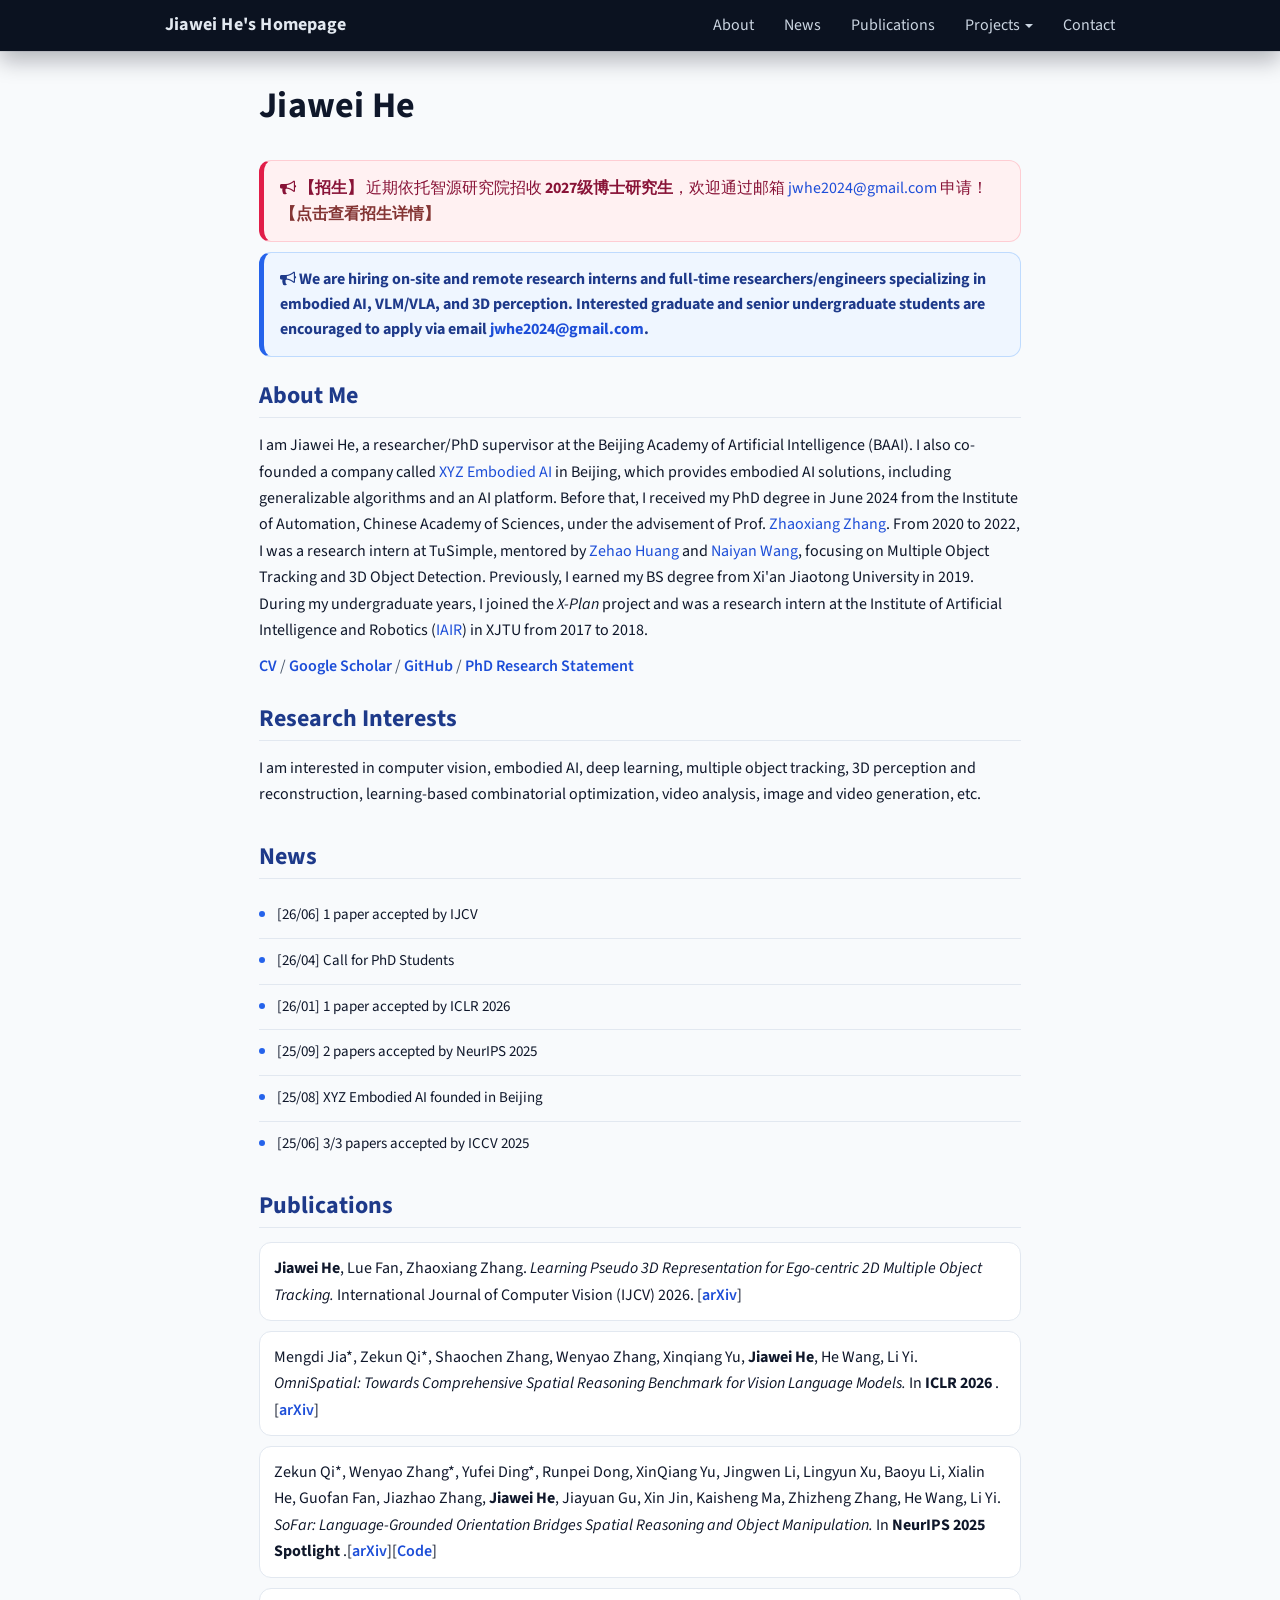
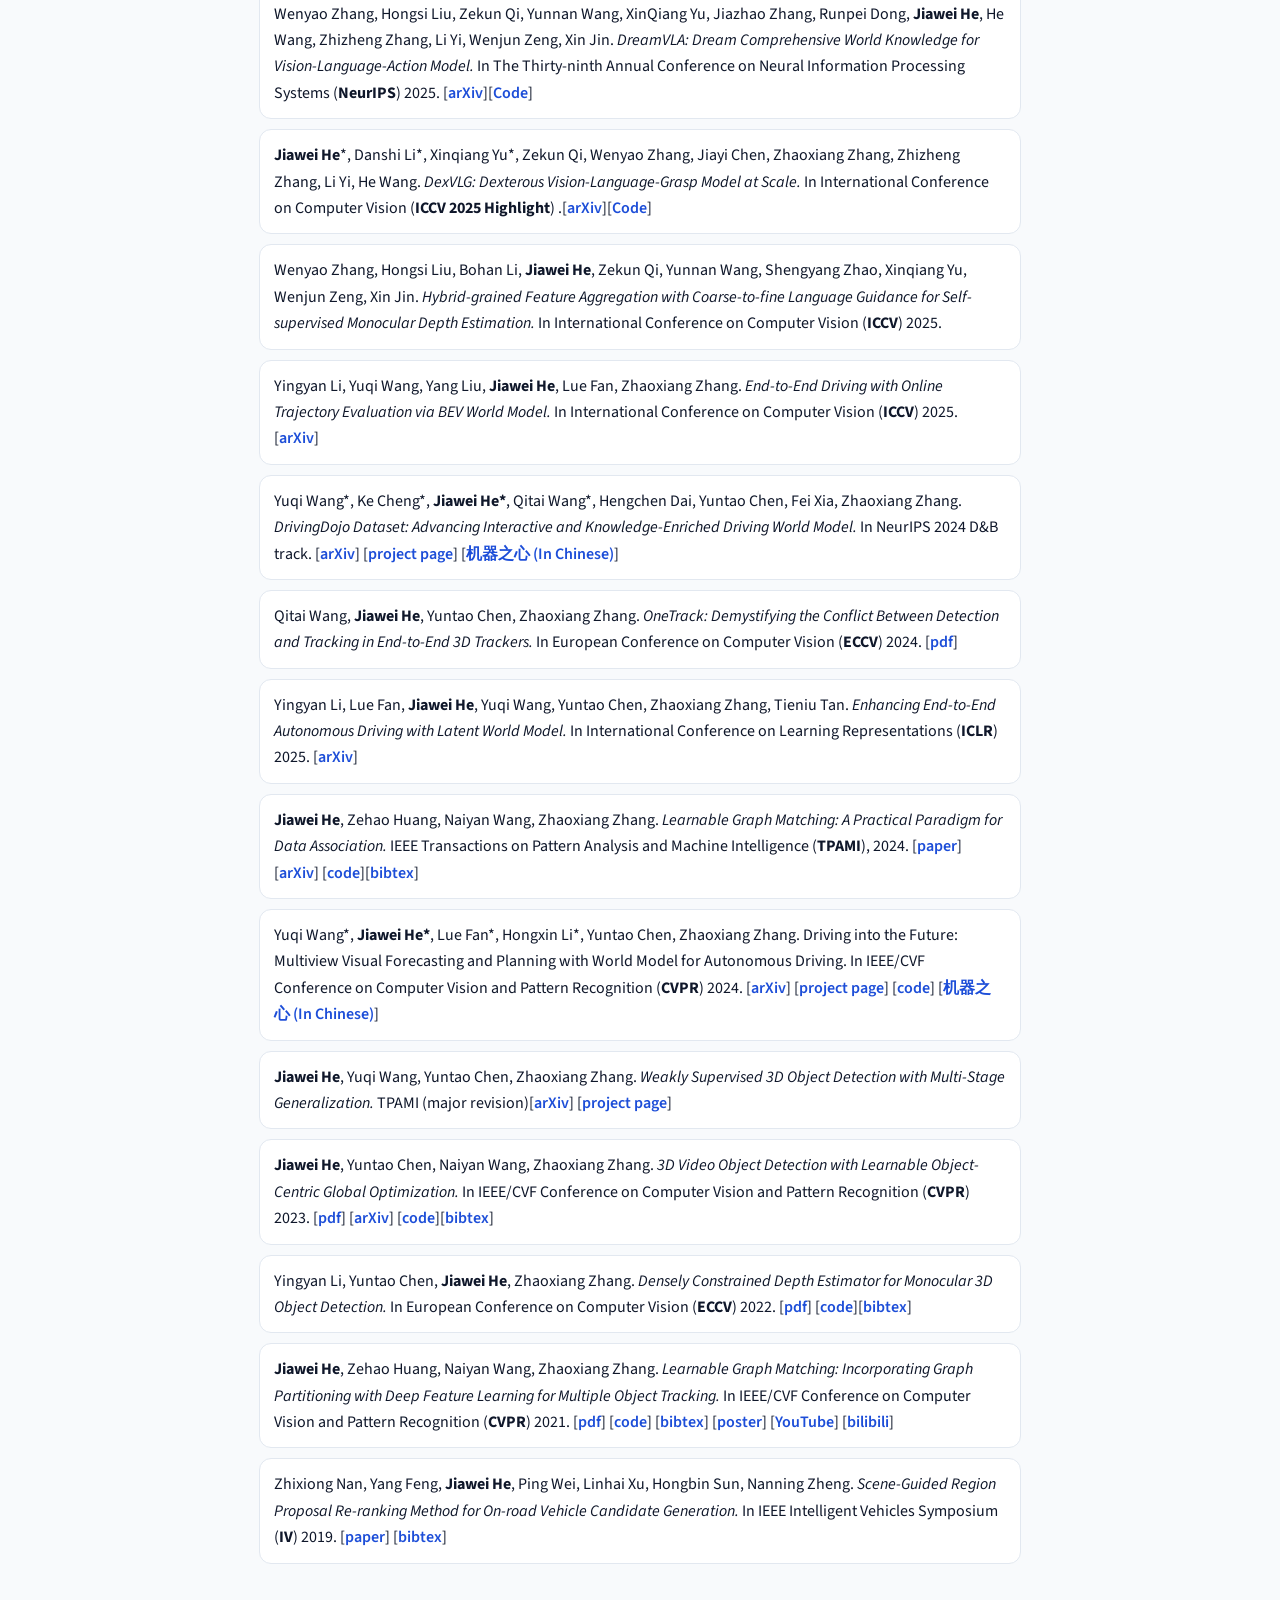
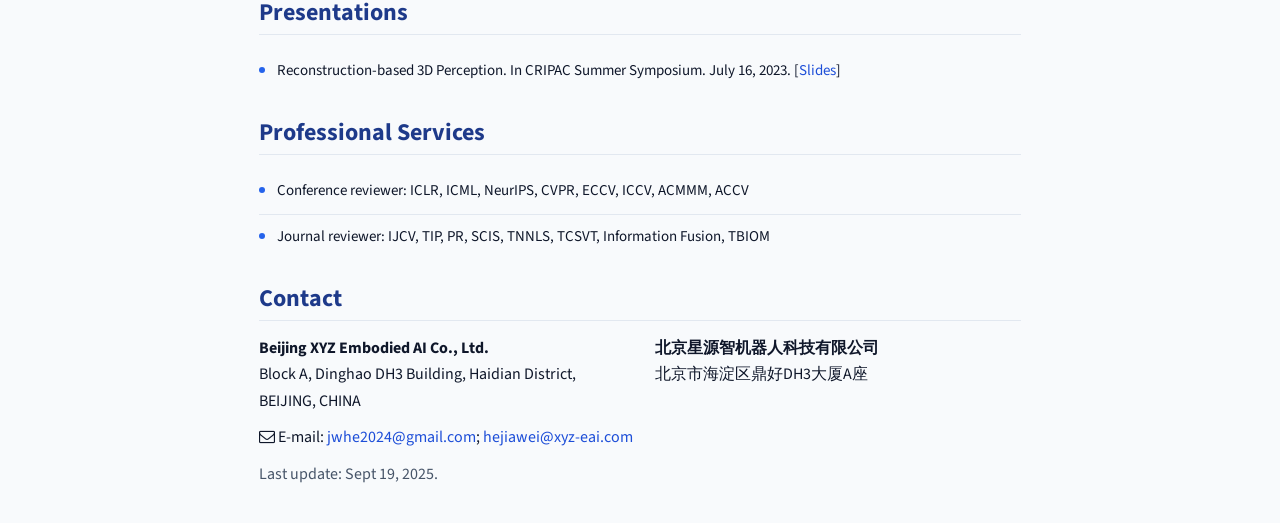
==== commit 9e10ed03: "Update publications and add new IJCV paper entry Added a new publication entry for a paper accepted " ====
--- a/index.html
+++ b/index.html
@@ -161,6 +161,7 @@
             <div class="col-lg-10 col-lg-offset-1 col-md-10 col-md-offset-1">
                 <h3>News</h3>
                 <ul class="news-list">
+					<li>[26/06] 1 paper accepted by IJCV</li>
                     <li>[26/04] Call for PhD Students</li>
                     <li>[26/01] 1 paper accepted by ICLR 2026</li>
                     <li>[25/09] 2 papers accepted by NeurIPS 2025</li>
@@ -173,6 +174,9 @@
             <div class="col-lg-10 col-lg-offset-1 col-md-10 col-md-offset-1">
                 <h3>Publications</h3>
                 <ul class="pub-list">
+					<li>
+                    <b>Jiawei He</b>, Lue Fan, Zhaoxiang Zhang. <i>Learning Pseudo 3D Representation for Ego-centric 2D Multiple Object Tracking. </i> International Journal of Computer Vision (IJCV) 2026. [<a href="https://arxiv.org/abs/2306.05416">arXiv</a>]
+                    </li>
                     <li>
                     Mengdi Jia*, Zekun Qi*, Shaochen Zhang, Wenyao Zhang, Xinqiang Yu, <b>Jiawei He</b>, He Wang, Li Yi. <i>OmniSpatial: Towards Comprehensive Spatial Reasoning Benchmark for Vision Language Models.</i> In <b>ICLR 2026</b> .[<a href="https://arxiv.org/abs/2506.03135">arXiv</a>]
                     </li>
@@ -208,9 +212,6 @@
                     </li>
                     <li>
                     <b>Jiawei He</b>, Yuqi Wang, Yuntao Chen, Zhaoxiang Zhang. <i>Weakly Supervised 3D Object Detection with Multi-Stage Generalization. </i> TPAMI (major revision)[<a href="https://arxiv.org/abs/2306.05418">arXiv</a>] [<a href="https://ba2det.github.io/">project page</a>]
-                    </li>
-                    <li>
-                    <b>Jiawei He</b>, Lue Fan, Yuqi Wang, Yuntao Chen, Zehao Huang, Naiyan Wang, Zhaoxiang Zhang. <i>Tracking Objects with 3D Representation from Videos. </i> Submitted to IJCV. [<a href="https://arxiv.org/abs/2306.05416">arXiv</a>]
                     </li>
                     <li>
                     <b>Jiawei He</b>, Yuntao Chen, Naiyan Wang, Zhaoxiang Zhang. <i>3D Video Object Detection with Learnable Object-Centric Global Optimization. </i> In IEEE/CVF Conference on Computer Vision and Pattern Recognition (<b>CVPR</b>) 2023. [<a href="https://openaccess.thecvf.com/content/CVPR2023/papers/He_3D_Video_Object_Detection_With_Learnable_Object-Centric_Global_Optimization_CVPR_2023_paper.pdf">pdf</a>] [<a href="https://arxiv.org/abs/2303.15416">arXiv</a>] [<a href="https://github.com/jiaweihe1996/BA-Det">code</a>][<a href="badet_bib.txt">bibtex</a>]
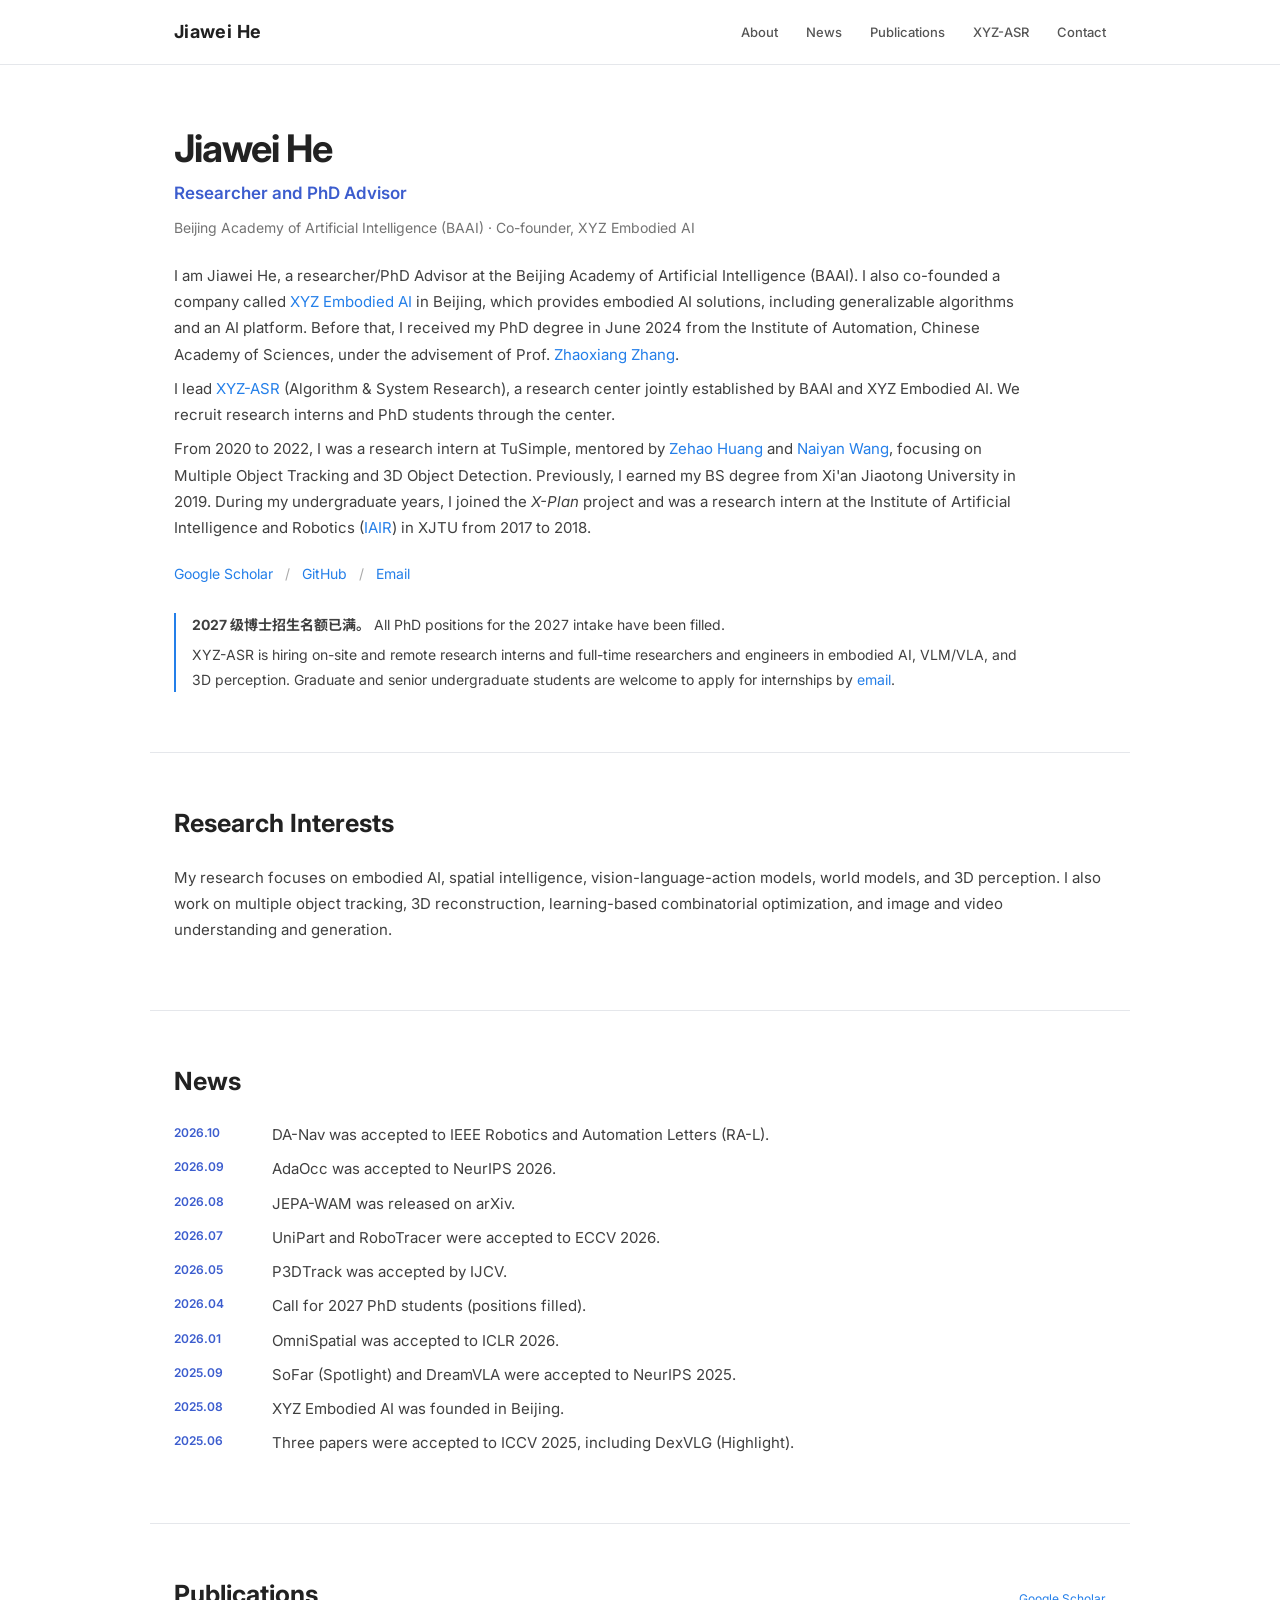
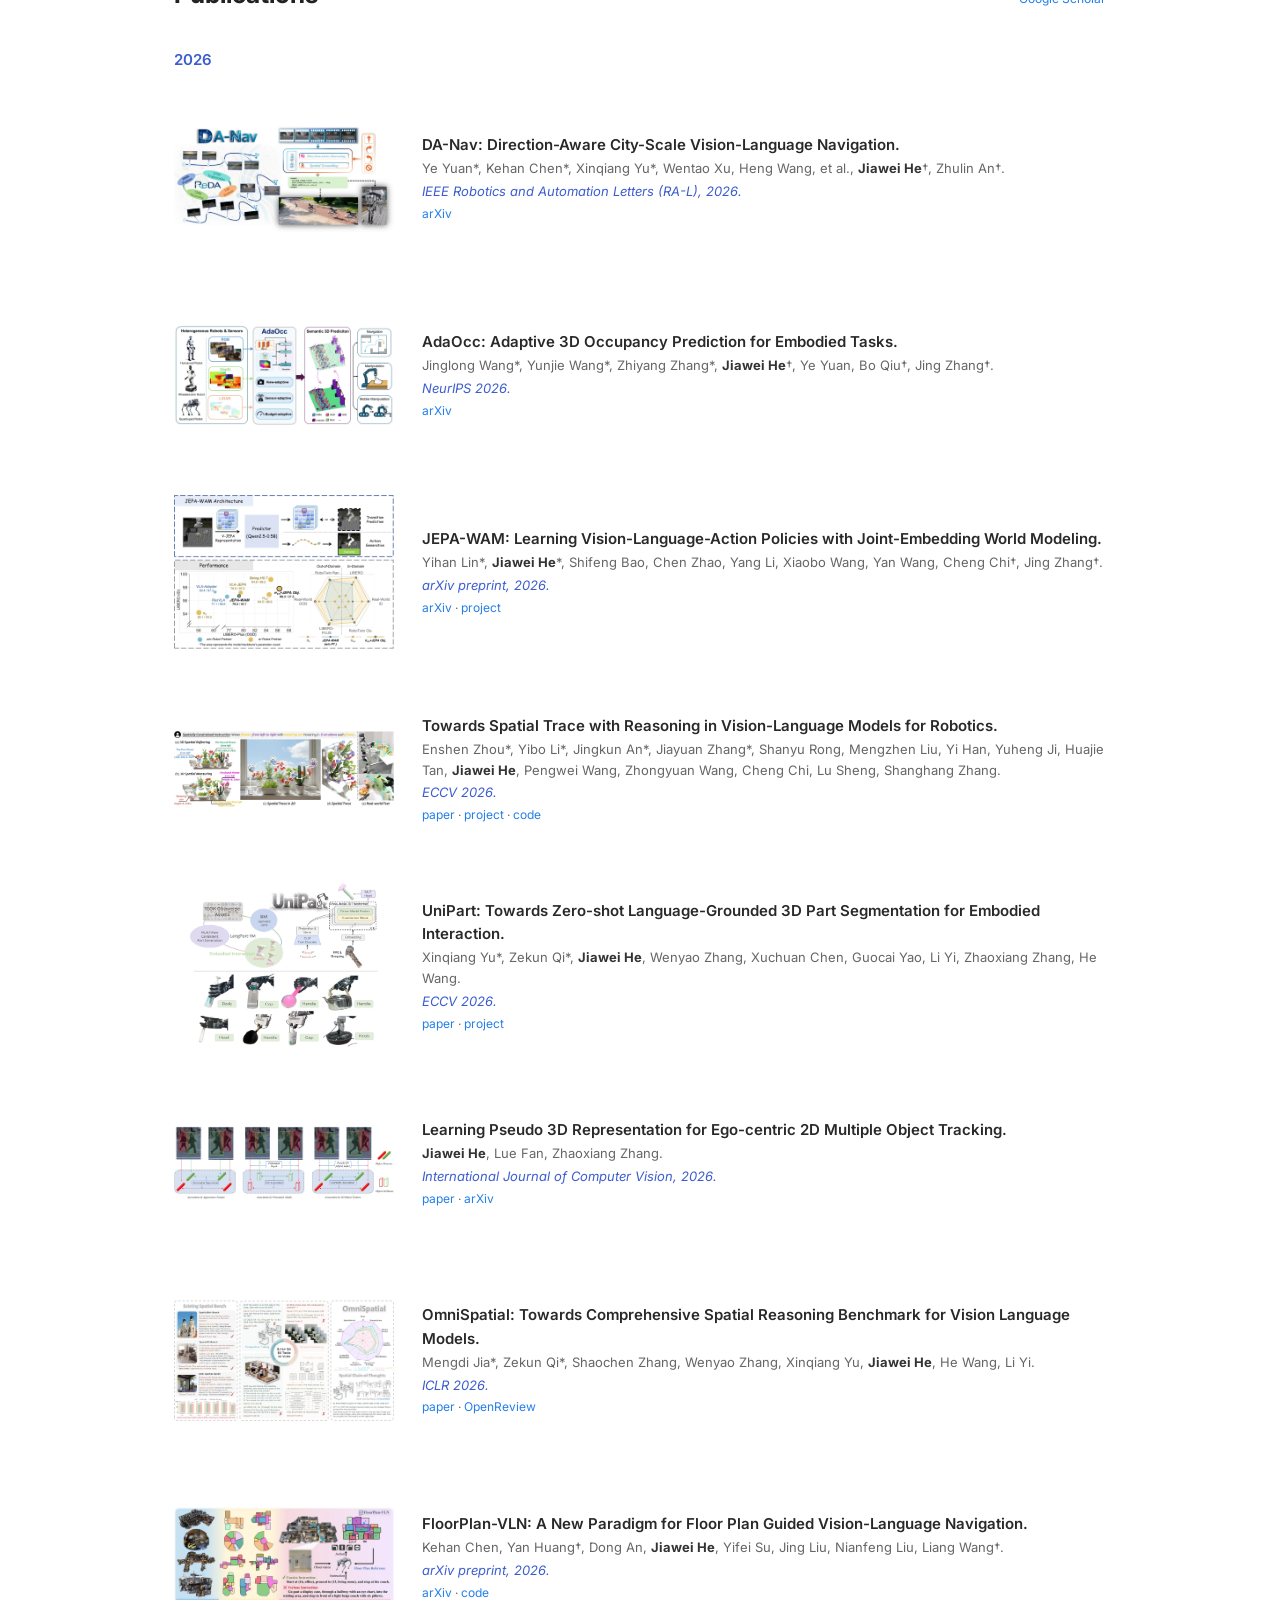
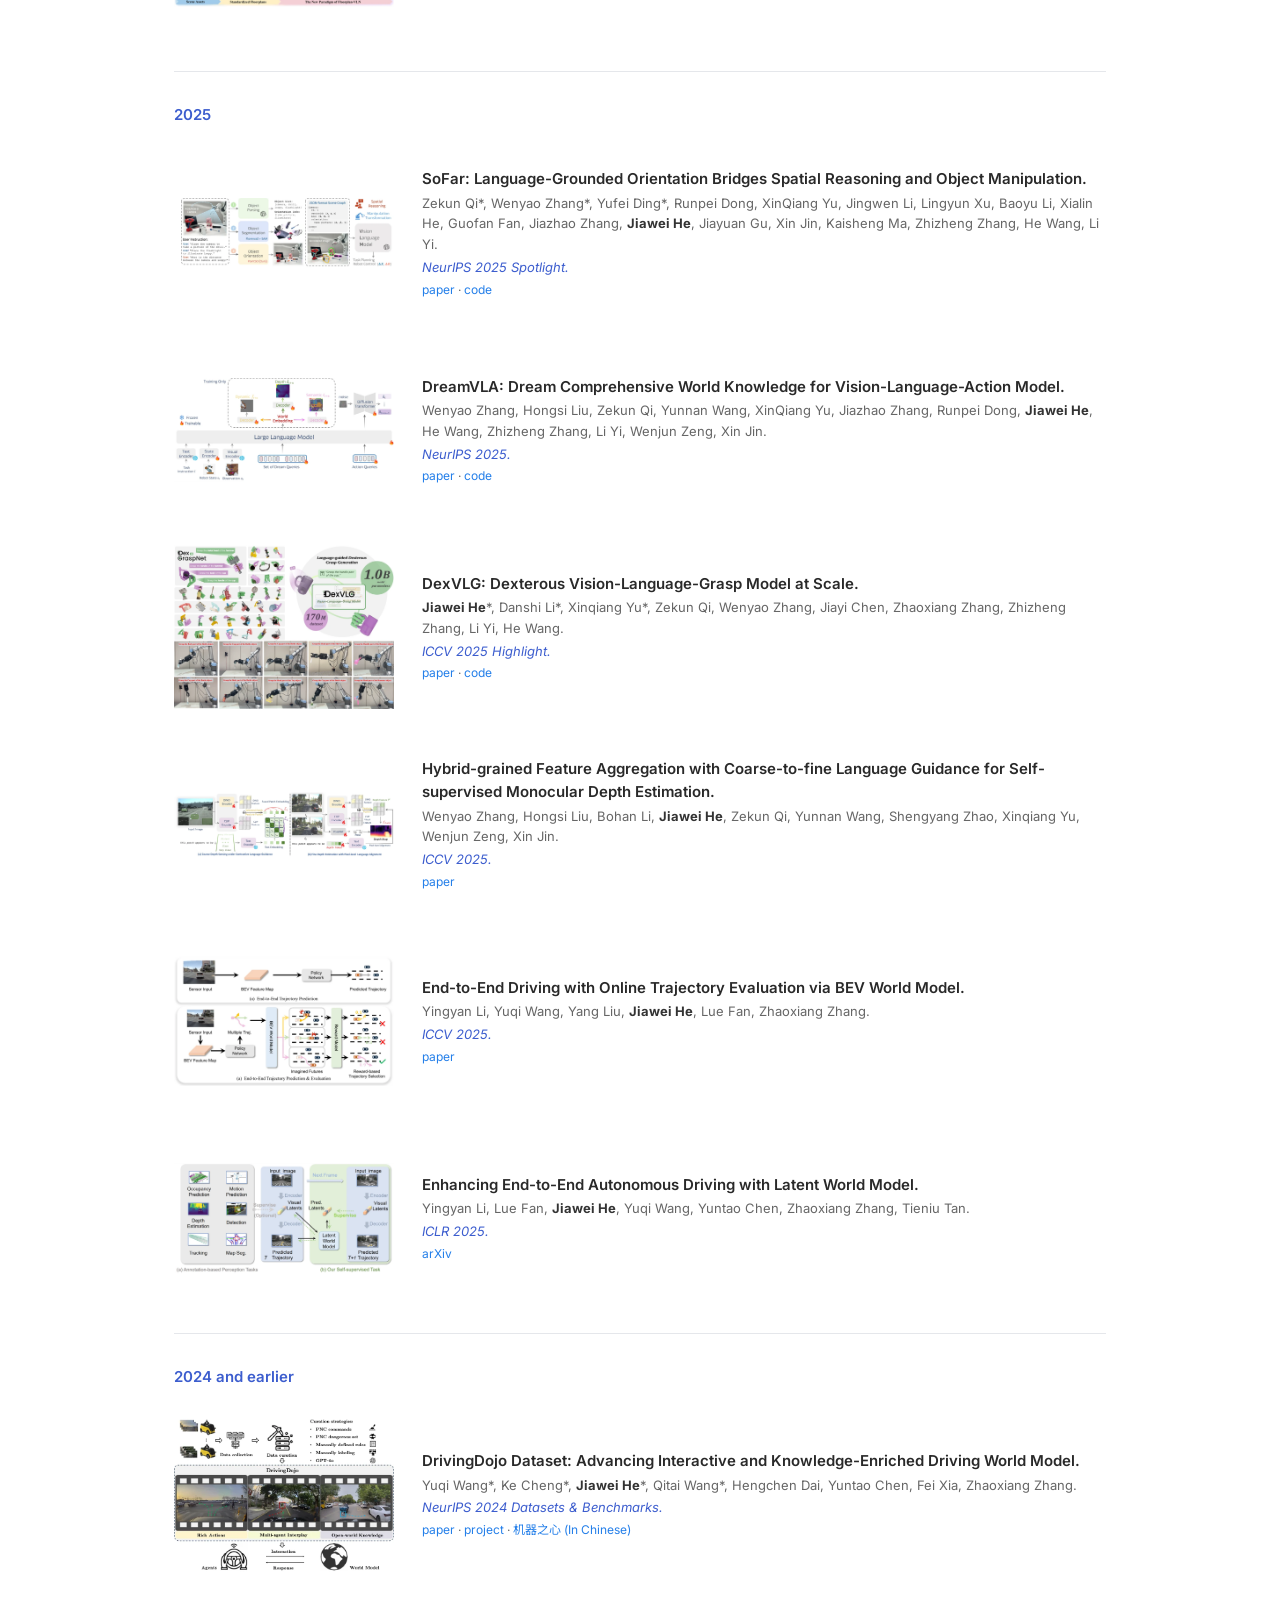
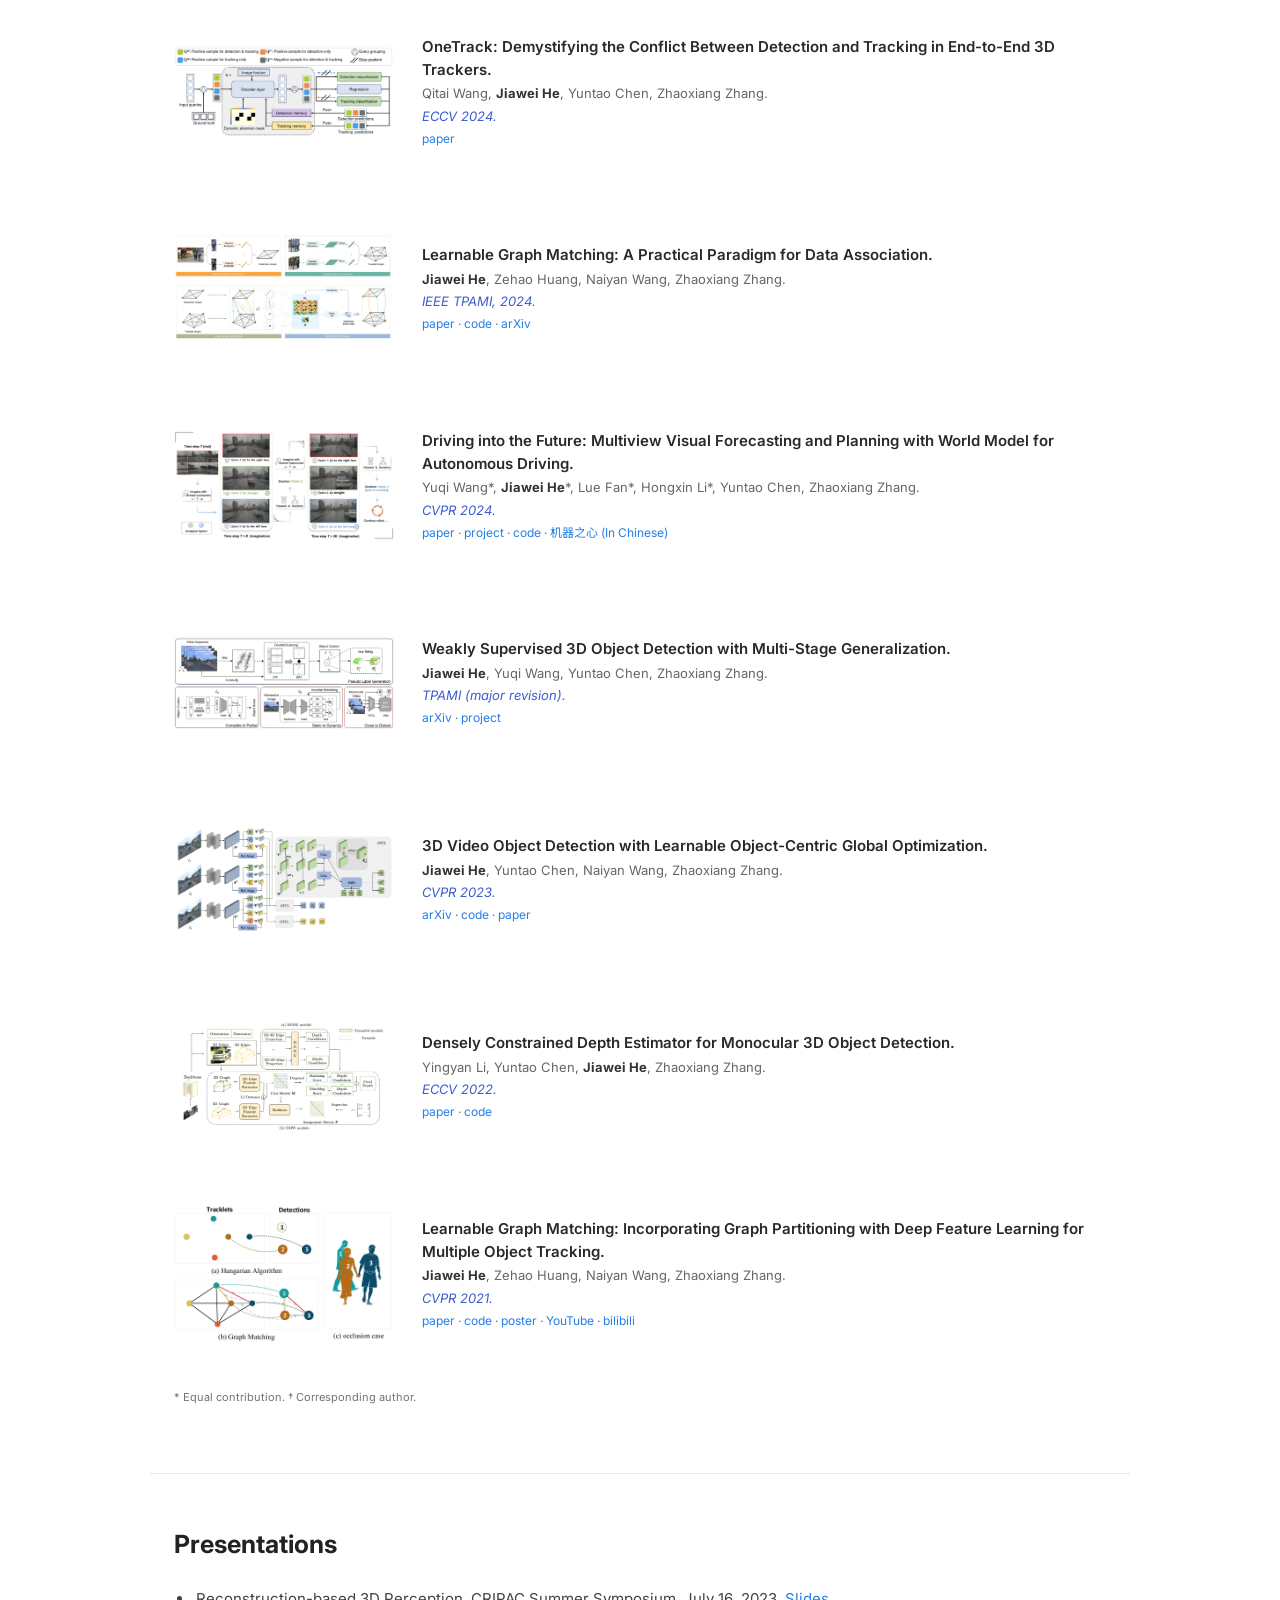
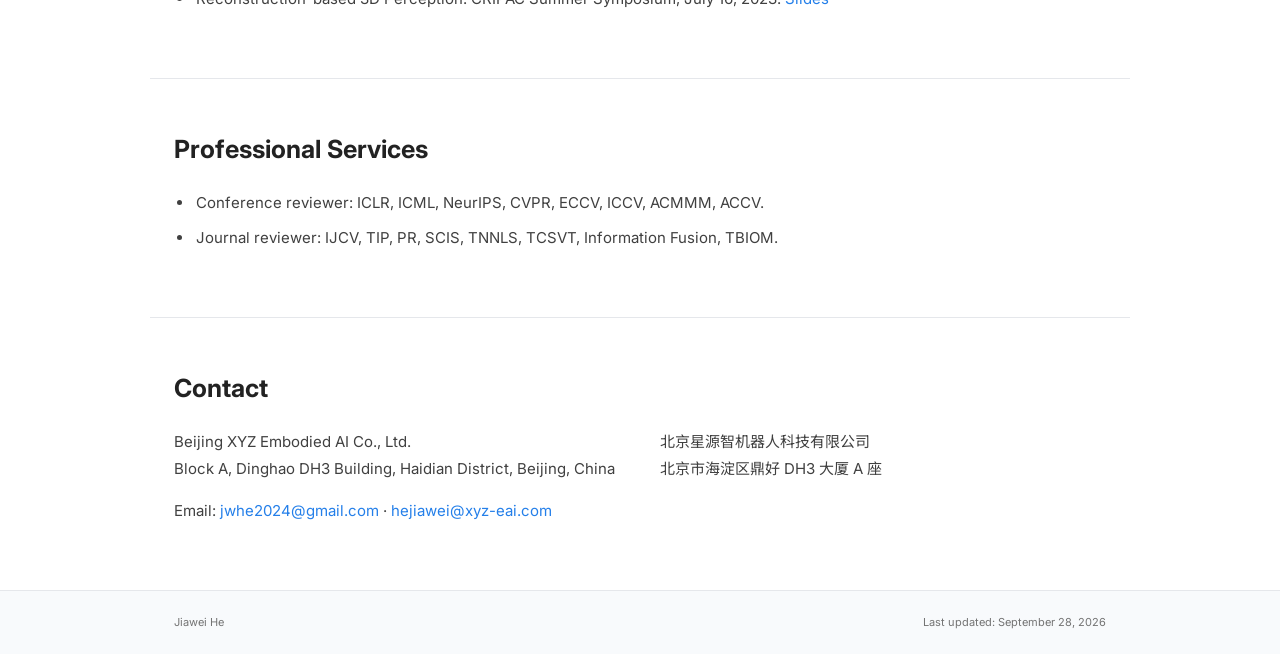
==== commit 75f76fcc: "new webpage" ====
--- a/index.html
+++ b/index.html
@@ -2,15 +2,18 @@
 <html lang="en">
 
 <head>
-
     <meta charset="utf-8">
     <meta http-equiv="X-UA-Compatible" content="IE=edge">
     <meta name="viewport" content="width=device-width, initial-scale=1">
-    <meta name="description" content="">
-    <meta name="author" content="">
-
+    <meta name="description" content="Jiawei He — researcher and PhD Advisor at BAAI, co-founder of XYZ Embodied AI. Research in embodied AI, spatial intelligence, and 3D perception.">
+    <meta name="author" content="Jiawei He">
     <title>Jiawei He's Homepage</title>
-    
+    <link rel="preconnect" href="https://fonts.googleapis.com">
+    <link rel="preconnect" href="https://fonts.gstatic.com" crossorigin>
+    <link href="https://fonts.googleapis.com/css2?family=Inter:wght@400;500;600;700&amp;family=Noto+Sans+SC:wght@400;500;600;700&amp;display=swap" rel="stylesheet">
+    <link href="css/xyz-asr.css" rel="stylesheet">
+    <link href="css/personal.css" rel="stylesheet">
+
     <!-- Google Tag Manager -->
     <script>(function(w,d,s,l,i){w[l]=w[l]||[];w[l].push({'gtm.start':
     new Date().getTime(),event:'gtm.js'});var f=d.getElementsByTagName(s)[0],
@@ -18,39 +21,7 @@
     'https://www.googletagmanager.com/gtm.js?id='+i+dl;f.parentNode.insertBefore(j,f);
     })(window,document,'script','dataLayer','GTM-5ZGGCQ6B');</script>
     <!-- End Google Tag Manager -->
-    
-    <!-- Bootstrap Core CSS -->
-    <link href="css/bootstrap.min.css" rel="stylesheet">
-
-    <!-- Custom CSS -->
-    <link href="css/modern-business.css" rel="stylesheet">
-
-    <!-- Typography -->
-    <link rel="preconnect" href="https://fonts.googleapis.com">
-    <link rel="preconnect" href="https://fonts.gstatic.com" crossorigin>
-    <link href="https://fonts.googleapis.com/css2?family=Source+Sans+3:wght@400;600;700&amp;display=swap" rel="stylesheet">
-
-    <!-- Academic Theme Overrides -->
-    <link href="css/academic.css" rel="stylesheet">
-    
-    <!-- Custom Fonts -->
-    <link href="font-awesome/css/font-awesome.min.css" rel="stylesheet" type="text/css">
-
-    <!-- HTML5 Shim and Respond.js IE8 support of HTML5 elements and media queries -->
-    <!-- WARNING: Respond.js doesn't work if you view the page via file:// -->
-    <!--[if lt IE 9]>
-        <script src="https://oss.maxcdn.com/libs/html5shiv/3.7.0/html5shiv.js"></script>
-        <script src="https://oss.maxcdn.com/libs/respond.js/1.4.2/respond.min.js"></script>
-    <![endif]-->
-
-    <script type="text/javascript">
-    function  showImg(){
-    document.getElementById("wxImg").style.display='block';
-    }
-    function hideImg(){
-    document.getElementById("wxImg").style.display='none';
-    }
-    </script>
+
     <!-- Google tag (gtag.js) -->
 <script async src="https://www.googletagmanager.com/gtag/js?id=G-M1VJD6238Y"></script>
 <script>
@@ -62,250 +33,390 @@
 </script>
 </head>
 
-<body>
+<body class="personal-home">
     <!-- Google Tag Manager (noscript) -->
     <noscript><iframe src="https://www.googletagmanager.com/ns.html?id=GTM-5ZGGCQ6B"
     height="0" width="0" style="display:none;visibility:hidden"></iframe></noscript>
     <!-- End Google Tag Manager (noscript) -->
-    
-    <!-- Navigation -->
-    <nav class="navbar navbar-inverse navbar-fixed-top" role="navigation">
-        <div class="container">
-            <!-- Brand and toggle get grouped for better mobile display -->
-            <div class="navbar-header">
-                <button type="button" class="navbar-toggle" data-toggle="collapse" data-target="#bs-example-navbar-collapse-1">
-                    <span class="sr-only">Toggle navigation</span>
-                    <span class="icon-bar"></span>
-                    <span class="icon-bar"></span>
-                    <span class="icon-bar"></span>
-                </button>
-                <a class="navbar-brand" href="index.html">Jiawei He's Homepage</a>
-            </div>
-            <div class="collapse navbar-collapse" id="bs-example-navbar-collapse-1">
-	                  <ul class="nav navbar-nav navbar-right">
-	                    <li>
-	                        <a href="#about">About</a>
-	                    </li>
-                        <li>
-                            <a href="#news">News</a>
-                        </li>
-	                    <li>
-	                        <a href="#publications">Publications</a>
-	                    </li>
-                  
-                    <li class="dropdown">
-                        <a href="#" class="dropdown-toggle" data-toggle="dropdown">Projects <b class="caret"></b></a>
-                        <ul class="dropdown-menu">
-                            <li>
-                                <a href="#">GMTracker</a>
-                            </li>
-                        </ul>
-                    </li>
-                    <li>
-                        <a href="#contact">Contact</a>
-                    </li>
-                </ul>
-            </div>
-            <!-- Collect the nav links, forms, and other content for toggling -->
-            <!-- /.navbar-collapse -->
+
+    <header class="site-header">
+        <div class="container nav-wrap">
+            <a class="site-name" href="#top">Jiawei He</a>
+            <button class="nav-toggle" type="button" aria-expanded="false" aria-controls="site-nav">Menu</button>
+            <nav id="site-nav" aria-label="Main navigation">
+                <a href="#about">About</a>
+                <a href="#news">News</a>
+                <a href="#publications">Publications</a>
+                <a href="xyz-asr.html">XYZ-ASR</a>
+                <a href="#contact">Contact</a>
+            </nav>
         </div>
-        <!-- /.container -->
-    </nav>
-    <!-- Page Content -->
-     <div class="container">
-
-        <!-- Page Heading/Breadcrumbs -->
-        <div class="row site-section">
-            <div class="col-lg-10 col-lg-offset-1 col-md-10 col-md-offset-1">
-                <h1 class="page-header">Jiawei He
-                </h1>
-            </div>
+    </header>
+
+    <main id="top">
+        <section class="intro personal-intro container" id="about">
+            <div class="intro-main">
+                <h1>Jiawei He</h1>
+                <p class="subtitle">Researcher and PhD Advisor</p>
+                <p class="affiliation">Beijing Academy of Artificial Intelligence (BAAI) · Co-founder, XYZ Embodied AI</p>
+                <p>I am Jiawei He, a researcher/PhD Advisor at the Beijing Academy of Artificial Intelligence (BAAI). I also co-founded a company called <a href="https://xyz-eai.com/"> XYZ Embodied AI </a>in Beijing, which provides embodied AI solutions, including generalizable algorithms and an AI platform. Before that, I received my PhD degree in June 2024 from the Institute of Automation, Chinese Academy of Sciences, under the advisement of Prof. <a href="https://zhaoxiangzhang.net/"> Zhaoxiang Zhang</a>.</p>
+                <p>I lead <a href="xyz-asr.html">XYZ-ASR</a> (Algorithm &amp; System Research), a research center jointly established by BAAI and XYZ Embodied AI. We recruit research interns and PhD students through the center.</p>
+                <p>From 2020 to 2022, I was a research intern at TuSimple, mentored by <a href="https://scholar.google.com/citations?user=zXqeKPgAAAAJ&amp;hl=en"> Zehao Huang</a> and <a href="https://winsty.net/index.html"> Naiyan Wang</a>, focusing on Multiple Object Tracking and 3D Object Detection. Previously, I earned my BS degree from Xi'an Jiaotong University in 2019. During my undergraduate years, I joined the <i>X-Plan</i> project and was a research intern at the Institute of Artificial Intelligence and Robotics (<a href="http://www.aiar.xjtu.edu.cn/">IAIR</a>) in XJTU from 2017 to 2018.</p>
+                <p class="profile-links">
+                    <a href="https://scholar.google.com/citations?user=35lEP_oAAAAJ" target="_blank" rel="noopener">Google Scholar</a>
+                    <span>/</span>
+                    <a href="https://github.com/jiaweihe1996" target="_blank" rel="noopener">GitHub</a>
+                    <span>/</span>
+                    <a href="mailto:jwhe2024@gmail.com">Email</a>
+                </p>
+                <div class="recruitment">
+                    <p><strong lang="zh-CN">2027 级博士招生名额已满。</strong> All PhD positions for the 2027 intake have been filled.</p>
+                    <p>XYZ-ASR is hiring on-site and remote research interns and full-time researchers and engineers in embodied AI, VLM/VLA, and 3D perception. Graduate and senior undergraduate students are welcome to apply for internships by <a href="mailto:jwhe2024@gmail.com">email</a>.</p>
+                </div>
+            </div>
+        </section>
+
+        <section class="section container" id="research">
+            <h2>Research Interests</h2>
+            <p>My research focuses on embodied AI, spatial intelligence, vision-language-action models, world models, and 3D perception. I also work on multiple object tracking, 3D reconstruction, learning-based combinatorial optimization, and image and video understanding and generation.</p>
+        </section>
+
+        <section class="section container" id="news">
+            <h2>News</h2>
+            <ul class="news-list">
+                <li><time datetime="2026-10">2026.10</time><span>DA-Nav was accepted to IEEE Robotics and Automation Letters (RA-L).</span></li>
+                <li><time datetime="2026-09">2026.09</time><span>AdaOcc was accepted to NeurIPS 2026.</span></li>
+                <li><time datetime="2026-08">2026.08</time><span>JEPA-WAM was released on arXiv.</span></li>
+                <li><time datetime="2026-07">2026.07</time><span>UniPart and RoboTracer were accepted to ECCV 2026.</span></li>
+                <li><time datetime="2026-05">2026.05</time><span>P3DTrack was accepted by IJCV.</span></li>
+                <li><time datetime="2026-04">2026.04</time><span>Call for 2027 PhD students (positions filled).</span></li>
+                <li><time datetime="2026-01">2026.01</time><span>OmniSpatial was accepted to ICLR 2026.</span></li>
+                <li><time datetime="2025-09">2025.09</time><span>SoFar (Spotlight) and DreamVLA were accepted to NeurIPS 2025.</span></li>
+                <li><time datetime="2025-08">2025.08</time><span>XYZ Embodied AI was founded in Beijing.</span></li>
+                <li><time datetime="2025-06">2025.06</time><span>Three papers were accepted to ICCV 2025, including DexVLG (Highlight).</span></li>
+            </ul>
+        </section>
+
+        <section class="section container" id="publications">
+            <div class="section-title-row">
+                <h2>Publications</h2>
+                <a href="https://scholar.google.com/citations?user=35lEP_oAAAAJ" target="_blank" rel="noopener">Google Scholar</a>
+            </div>
+
+            <div class="publication-year">
+                <h3>2026</h3>
+                <ol class="publication-list">
+                    <li id="paper-da-nav">
+                        <a class="paper-media" href="static/image/papers/da-nav.webp?v=2" target="_blank" rel="noopener" aria-label="View da-nav figure" title="View larger figure">
+                            <img src="static/image/papers/da-nav.webp?v=2" alt="DA-Nav: direction-aware vision-language navigation overview" width="220" height="165" loading="lazy" decoding="async">
+                        </a>
+                        <div class="paper-details">
+                            <p class="paper-title">DA-Nav: Direction-Aware City-Scale Vision-Language Navigation.</p>
+                            <p>Ye Yuan*, Kehan Chen*, Xinqiang Yu*, Wentao Xu, Heng Wang, et al., <strong>Jiawei He</strong>†, Zhulin An†.</p>
+                            <p class="venue">IEEE Robotics and Automation Letters (RA-L), 2026.</p>
+                            <p class="paper-links"><a href="https://arxiv.org/abs/2607.11638" target="_blank" rel="noopener">arXiv</a></p>
+                        </div>
+                    </li>
+                    <li id="paper-adaocc">
+                        <a class="paper-media" href="static/image/papers/adaocc.webp" target="_blank" rel="noopener" aria-label="View AdaOcc figure" title="View larger figure">
+                            <img src="static/image/papers/adaocc.webp" alt="AdaOcc: adaptive 3D occupancy prediction across robots, sensors, and embodied tasks" width="220" height="165" loading="lazy" decoding="async">
+                        </a>
+                        <div class="paper-details">
+                            <p class="paper-title">AdaOcc: Adaptive 3D Occupancy Prediction for Embodied Tasks.</p>
+                            <p>Jinglong Wang*, Yunjie Wang*, Zhiyang Zhang*, <strong>Jiawei He</strong>†, Ye Yuan, Bo Qiu†, Jing Zhang†.</p>
+                            <p class="venue">NeurIPS 2026.</p>
+                            <p class="paper-links"><a href="https://arxiv.org/abs/2609.38864" target="_blank" rel="noopener">arXiv</a></p>
+                        </div>
+                    </li>
+                    <li id="paper-jepa-wam">
+                        <a class="paper-media" href="static/image/papers/jepa-wam.webp" target="_blank" rel="noopener" aria-label="View JEPA-WAM figure" title="View larger figure">
+                            <img src="static/image/papers/jepa-wam.webp" alt="JEPA-WAM: joint-embedding world modeling for vision-language-action policies" width="220" height="165" loading="lazy" decoding="async">
+                        </a>
+                        <div class="paper-details">
+                            <p class="paper-title">JEPA-WAM: Learning Vision-Language-Action Policies with Joint-Embedding World Modeling.</p>
+                            <p>Yihan Lin*, <strong>Jiawei He</strong>*, Shifeng Bao, Chen Zhao, Yang Li, Xiaobo Wang, Yan Wang, Cheng Chi†, Jing Zhang†.</p>
+                            <p class="venue">arXiv preprint, 2026.</p>
+                            <p class="paper-links"><a href="https://arxiv.org/abs/2608.09381" target="_blank" rel="noopener">arXiv</a> · <a href="https://spritewithoutice.github.io/JEPA_WAM/" target="_blank" rel="noopener">project</a></p>
+                        </div>
+                    </li>
+                    <li id="paper-robotracer">
+                        <a class="paper-media" href="static/image/papers/robotracer.webp" target="_blank" rel="noopener" aria-label="View RoboTracer figure" title="View larger figure">
+                            <img src="static/image/papers/robotracer.webp" alt="RoboTracer: metric-grounded spatial traces and reasoning for robotic manipulation" width="220" height="165" loading="lazy" decoding="async">
+                        </a>
+                        <div class="paper-details">
+                            <p class="paper-title">Towards Spatial Trace with Reasoning in Vision-Language Models for Robotics.</p>
+                            <p>Enshen Zhou*, Yibo Li*, Jingkun An*, Jiayuan Zhang*, Shanyu Rong, Mengzhen Liu, Yi Han, Yuheng Ji, Huajie Tan, <strong>Jiawei He</strong>, Pengwei Wang, Zhongyuan Wang, Cheng Chi, Lu Sheng, Shanghang Zhang.</p>
+                            <p class="venue">ECCV 2026.</p>
+                            <p class="paper-links"><a href="https://arxiv.org/abs/2512.13660" target="_blank" rel="noopener">paper</a> · <a href="https://zhoues.github.io/RoboTracer/" target="_blank" rel="noopener">project</a> · <a href="https://github.com/Zhoues/RoboTracer" target="_blank" rel="noopener">code</a></p>
+                        </div>
+                    </li>
+                    <li id="paper-unipart">
+                        <a class="paper-media" href="static/image/papers/unipart.webp" target="_blank" rel="noopener" aria-label="View unipart figure" title="View larger figure">
+                            <img src="static/image/papers/unipart.webp" alt="UniPart: language-grounded 3D part segmentation overview" width="220" height="165" loading="lazy" decoding="async">
+                        </a>
+                        <div class="paper-details">
+                            <p class="paper-title">UniPart: Towards Zero-shot Language-Grounded 3D Part Segmentation for Embodied Interaction.</p>
+                            <p>Xinqiang Yu*, Zekun Qi*, <strong>Jiawei He</strong>, Wenyao Zhang, Xuchuan Chen, Guocai Yao, Li Yi, Zhaoxiang Zhang, He Wang.</p>
+                            <p class="venue">ECCV 2026.</p>
+                            <p class="paper-links"><a href="https://arxiv.org/abs/2609.12898" target="_blank" rel="noopener">paper</a> · <a href="https://xinqiangyu.github.io/UniPart/" target="_blank" rel="noopener">project</a></p>
+                        </div>
+                    </li>
+                    <li id="paper-p3dtrack">
+                        <a class="paper-media" href="static/image/papers/p3dtrack.webp" target="_blank" rel="noopener" aria-label="View p3dtrack figure" title="View larger figure">
+                            <img src="static/image/papers/p3dtrack.webp" alt="P3DTrack: learning pseudo 3D representations for multiple object tracking" width="220" height="165" loading="lazy" decoding="async">
+                        </a>
+                        <div class="paper-details">
+                            <p class="paper-title">Learning Pseudo 3D Representation for Ego-centric 2D Multiple Object Tracking.</p>
+                            <p><strong>Jiawei He</strong>, Lue Fan, Zhaoxiang Zhang.</p>
+                            <p class="venue">International Journal of Computer Vision, 2026.</p>
+                            <p class="paper-links"><a href="https://link.springer.com/article/10.1007/s11263-026-02887-z" target="_blank" rel="noopener">paper</a> · <a href="https://arxiv.org/abs/2306.05416" target="_blank" rel="noopener">arXiv</a></p>
+                        </div>
+                    </li>
+                    <li id="paper-omnispatial">
+                        <a class="paper-media" href="static/image/papers/omnispatial.webp" target="_blank" rel="noopener" aria-label="View omnispatial figure" title="View larger figure">
+                            <img src="static/image/papers/omnispatial.webp" alt="OmniSpatial: spatial reasoning benchmark overview" width="220" height="165" loading="lazy" decoding="async">
+                        </a>
+                        <div class="paper-details">
+                            <p class="paper-title">OmniSpatial: Towards Comprehensive Spatial Reasoning Benchmark for Vision Language Models.</p>
+                            <p>Mengdi Jia*, Zekun Qi*, Shaochen Zhang, Wenyao Zhang, Xinqiang Yu, <strong>Jiawei He</strong>, He Wang, Li Yi.</p>
+                            <p class="venue">ICLR 2026.</p>
+                            <p class="paper-links"><a href="https://arxiv.org/abs/2506.03135" target="_blank" rel="noopener">paper</a> · <a href="https://openreview.net/forum?id=r7rUDgGYC4" target="_blank" rel="noopener">OpenReview</a></p>
+                        </div>
+                    </li>
+                    <li id="paper-floorplan-vln">
+                        <a class="paper-media" href="static/image/papers/floorplan-vln.webp" target="_blank" rel="noopener" aria-label="View FloorPlan-VLN figure" title="View larger figure">
+                            <img src="static/image/papers/floorplan-vln.webp" alt="FloorPlan-VLN: floor plans and concise instructions guide vision-language navigation" width="220" height="165" loading="lazy" decoding="async">
+                        </a>
+                        <div class="paper-details">
+                            <p class="paper-title">FloorPlan-VLN: A New Paradigm for Floor Plan Guided Vision-Language Navigation.</p>
+                            <p>Kehan Chen, Yan Huang†, Dong An, <strong>Jiawei He</strong>, Yifei Su, Jing Liu, Nianfeng Liu, Liang Wang†.</p>
+                            <p class="venue">arXiv preprint, 2026.</p>
+                            <p class="paper-links"><a href="https://arxiv.org/abs/2603.17437" target="_blank" rel="noopener">arXiv</a> · <a href="https://github.com/Chenkehan21/FloorPlan-VLN" target="_blank" rel="noopener">code</a></p>
+                        </div>
+                    </li>
+                </ol>
+            </div>
+
+            <div class="publication-year">
+                <h3>2025</h3>
+                <ol class="publication-list">
+                    <li id="paper-sofar">
+                        <a class="paper-media" href="static/image/papers/sofar.webp" target="_blank" rel="noopener" aria-label="View sofar figure" title="View larger figure">
+                            <img src="static/image/papers/sofar.webp" alt="SoFar: language-grounded orientation and object manipulation" width="220" height="165" loading="lazy" decoding="async">
+                        </a>
+                        <div class="paper-details">
+                            <p class="paper-title">SoFar: Language-Grounded Orientation Bridges Spatial Reasoning and Object Manipulation.</p>
+                            <p>Zekun Qi*, Wenyao Zhang*, Yufei Ding*, Runpei Dong, XinQiang Yu, Jingwen Li, Lingyun Xu, Baoyu Li, Xialin He, Guofan Fan, Jiazhao Zhang, <strong>Jiawei He</strong>, Jiayuan Gu, Xin Jin, Kaisheng Ma, Zhizheng Zhang, He Wang, Li Yi.</p>
+                            <p class="venue">NeurIPS 2025 Spotlight.</p>
+                            <p class="paper-links"><a href="https://arxiv.org/abs/2502.13143" target="_blank" rel="noopener">paper</a> · <a href="https://github.com/qizekun/SoFar" target="_blank" rel="noopener">code</a></p>
+                        </div>
+                    </li>
+                    <li id="paper-dreamvla">
+                        <a class="paper-media" href="static/image/papers/dreamvla.webp" target="_blank" rel="noopener" aria-label="View dreamvla figure" title="View larger figure">
+                            <img src="static/image/papers/dreamvla.webp" alt="DreamVLA: vision-language-action model overview" width="220" height="165" loading="lazy" decoding="async">
+                        </a>
+                        <div class="paper-details">
+                            <p class="paper-title">DreamVLA: Dream Comprehensive World Knowledge for Vision-Language-Action Model.</p>
+                            <p>Wenyao Zhang, Hongsi Liu, Zekun Qi, Yunnan Wang, XinQiang Yu, Jiazhao Zhang, Runpei Dong, <strong>Jiawei He</strong>, He Wang, Zhizheng Zhang, Li Yi, Wenjun Zeng, Xin Jin.</p>
+                            <p class="venue">NeurIPS 2025.</p>
+                            <p class="paper-links"><a href="https://arxiv.org/abs/2507.04447" target="_blank" rel="noopener">paper</a> · <a href="https://github.com/Zhangwenyao1/DreamVLA" target="_blank" rel="noopener">code</a></p>
+                        </div>
+                    </li>
+                    <li id="paper-dexvlg">
+                        <a class="paper-media" href="static/image/papers/dexvlg.webp" target="_blank" rel="noopener" aria-label="View DexVLG figure" title="View larger figure">
+                            <img src="static/image/papers/dexvlg.webp" alt="DexVLG: dexterous vision-language-grasp model teaser" width="220" height="165" loading="lazy" decoding="async">
+                        </a>
+                        <div class="paper-details">
+                            <p class="paper-title">DexVLG: Dexterous Vision-Language-Grasp Model at Scale.</p>
+                            <p><strong>Jiawei He</strong>*, Danshi Li*, Xinqiang Yu*, Zekun Qi, Wenyao Zhang, Jiayi Chen, Zhaoxiang Zhang, Zhizheng Zhang, Li Yi, He Wang.</p>
+                            <p class="venue">ICCV 2025 Highlight.</p>
+                            <p class="paper-links"><a href="https://arxiv.org/abs/2507.02747" target="_blank" rel="noopener">paper</a> · <a href="https://github.com/jiaweihe1996/DexVLG" target="_blank" rel="noopener">code</a></p>
+                        </div>
+                    </li>
+                    <li id="paper-hybrid-depth">
+                        <a class="paper-media" href="static/image/papers/hybrid-depth.webp" target="_blank" rel="noopener" aria-label="View hybrid-depth figure" title="View larger figure">
+                            <img src="static/image/papers/hybrid-depth.webp" alt="Hybrid-grained feature aggregation: coarse-to-fine language guidance for monocular depth estimation" width="220" height="165" loading="lazy" decoding="async">
+                        </a>
+                        <div class="paper-details">
+                            <p class="paper-title">Hybrid-grained Feature Aggregation with Coarse-to-fine Language Guidance for Self-supervised Monocular Depth Estimation.</p>
+                            <p>Wenyao Zhang, Hongsi Liu, Bohan Li, <strong>Jiawei He</strong>, Zekun Qi, Yunnan Wang, Shengyang Zhao, Xinqiang Yu, Wenjun Zeng, Xin Jin.</p>
+                            <p class="venue">ICCV 2025.</p>
+                            <p class="paper-links"><a href="https://openaccess.thecvf.com/content/ICCV2025/papers/Zhang_Hybrid-grained_Feature_Aggregation_with_Coarse-to-fine_Language_Guidance_for_Self-supervised_Monocular_ICCV_2025_paper.pdf" target="_blank" rel="noopener">paper</a></p>
+                        </div>
+                    </li>
+                    <li id="paper-bev-world">
+                        <a class="paper-media" href="static/image/papers/bev-world.webp" target="_blank" rel="noopener" aria-label="View bev-world figure" title="View larger figure">
+                            <img src="static/image/papers/bev-world.webp" alt="BEV World Model: online trajectory evaluation for end-to-end driving" width="220" height="165" loading="lazy" decoding="async">
+                        </a>
+                        <div class="paper-details">
+                            <p class="paper-title">End-to-End Driving with Online Trajectory Evaluation via BEV World Model.</p>
+                            <p>Yingyan Li, Yuqi Wang, Yang Liu, <strong>Jiawei He</strong>, Lue Fan, Zhaoxiang Zhang.</p>
+                            <p class="venue">ICCV 2025.</p>
+                            <p class="paper-links"><a href="https://arxiv.org/abs/2504.01941" target="_blank" rel="noopener">paper</a></p>
+                        </div>
+                    </li>
+                    <li id="paper-latent-world">
+                        <a class="paper-media" href="static/image/papers/latent-world.webp" target="_blank" rel="noopener" aria-label="View latent-world figure" title="View larger figure">
+                            <img src="static/image/papers/latent-world.webp" alt="Latent World Model: enhancing end-to-end autonomous driving" width="220" height="165" loading="lazy" decoding="async">
+                        </a>
+                        <div class="paper-details">
+                            <p class="paper-title">Enhancing End-to-End Autonomous Driving with Latent World Model.</p>
+                            <p>Yingyan Li, Lue Fan, <strong>Jiawei He</strong>, Yuqi Wang, Yuntao Chen, Zhaoxiang Zhang, Tieniu Tan.</p>
+                            <p class="venue">ICLR 2025.</p>
+                            <p class="paper-links"><a href="https://arxiv.org/abs/2406.08481" target="_blank" rel="noopener">arXiv</a></p>
+                        </div>
+                    </li>
+                </ol>
+            </div>
+
+            <div class="publication-year">
+                <h3>2024 and earlier</h3>
+                <ol class="publication-list">
+                    <li id="paper-drivingdojo">
+                        <a class="paper-media" href="static/image/papers/drivingdojo.webp" target="_blank" rel="noopener" aria-label="View drivingdojo figure" title="View larger figure">
+                            <img src="static/image/papers/drivingdojo.webp" alt="DrivingDojo: interactive driving world model dataset" width="220" height="165" loading="lazy" decoding="async">
+                        </a>
+                        <div class="paper-details">
+                            <p class="paper-title">DrivingDojo Dataset: Advancing Interactive and Knowledge-Enriched Driving World Model.</p>
+                            <p>Yuqi Wang*, Ke Cheng*, <strong>Jiawei He</strong>*, Qitai Wang*, Hengchen Dai, Yuntao Chen, Fei Xia, Zhaoxiang Zhang.</p>
+                            <p class="venue">NeurIPS 2024 Datasets &amp; Benchmarks.</p>
+                            <p class="paper-links"><a href="https://arxiv.org/abs/2410.10738" target="_blank" rel="noopener">paper</a> · <a href="https://drivingdojo.github.io/" target="_blank" rel="noopener">project</a> · <a href="https://mp.weixin.qq.com/s/jXVeBRjKPsNtX7bBanW-QQ" target="_blank" rel="noopener">机器之心 (In Chinese)</a></p>
+                        </div>
+                    </li>
+                    <li id="paper-onetrack">
+                        <a class="paper-media" href="static/image/papers/onetrack.webp" target="_blank" rel="noopener" aria-label="View onetrack figure" title="View larger figure">
+                            <img src="static/image/papers/onetrack.webp" alt="OneTrack: training pipeline for end-to-end 3D detection and tracking" width="220" height="165" loading="lazy" decoding="async">
+                        </a>
+                        <div class="paper-details">
+                            <p class="paper-title">OneTrack: Demystifying the Conflict Between Detection and Tracking in End-to-End 3D Trackers.</p>
+                            <p>Qitai Wang, <strong>Jiawei He</strong>, Yuntao Chen, Zhaoxiang Zhang.</p>
+                            <p class="venue">ECCV 2024.</p>
+                            <p class="paper-links"><a href="https://www.ecva.net/papers/eccv_2024/papers_ECCV/papers/01174.pdf" target="_blank" rel="noopener">paper</a></p>
+                        </div>
+                    </li>
+                    <li id="paper-gmtracker">
+                        <a class="paper-media" href="static/image/papers/gmtracker.webp" target="_blank" rel="noopener" aria-label="View gmtracker figure" title="View larger figure">
+                            <img src="static/image/papers/gmtracker.webp" alt="Learnable Graph Matching: data association framework" width="220" height="165" loading="lazy" decoding="async">
+                        </a>
+                        <div class="paper-details">
+                            <p class="paper-title">Learnable Graph Matching: A Practical Paradigm for Data Association.</p>
+                            <p><strong>Jiawei He</strong>, Zehao Huang, Naiyan Wang, Zhaoxiang Zhang.</p>
+                            <p class="venue">IEEE TPAMI, 2024.</p>
+                            <p class="paper-links"><a href="https://doi.org/10.1109/TPAMI.2024.3362401" target="_blank" rel="noopener">paper</a> · <a href="https://github.com/jiaweihe1996/GMTracker" target="_blank" rel="noopener">code</a> · <a href="https://arxiv.org/abs/2303.15414" target="_blank" rel="noopener">arXiv</a></p>
+                        </div>
+                    </li>
+                    <li id="paper-drive-wm">
+                        <a class="paper-media" href="static/image/papers/drive-wm.webp" target="_blank" rel="noopener" aria-label="View drive-wm figure" title="View larger figure">
+                            <img src="static/image/papers/drive-wm.webp" alt="Drive-WM: multiview visual forecasting and planning" width="220" height="165" loading="lazy" decoding="async">
+                        </a>
+                        <div class="paper-details">
+                            <p class="paper-title">Driving into the Future: Multiview Visual Forecasting and Planning with World Model for Autonomous Driving.</p>
+                            <p>Yuqi Wang*, <strong>Jiawei He</strong>*, Lue Fan*, Hongxin Li*, Yuntao Chen, Zhaoxiang Zhang.</p>
+                            <p class="venue">CVPR 2024.</p>
+                            <p class="paper-links"><a href="https://arxiv.org/abs/2311.17918" target="_blank" rel="noopener">paper</a> · <a href="https://drive-wm.github.io/" target="_blank" rel="noopener">project</a> · <a href="https://github.com/BraveGroup/Drive-WM" target="_blank" rel="noopener">code</a> · <a href="https://mp.weixin.qq.com/s/x_BH6PCS2WwR6zQjngH4LQ" target="_blank" rel="noopener">机器之心 (In Chinese)</a></p>
+                        </div>
+                    </li>
+                    <li id="paper-ba2det">
+                        <a class="paper-media" href="static/image/papers/ba2det.webp" target="_blank" rel="noopener" aria-label="View ba2det figure" title="View larger figure">
+                            <img src="static/image/papers/ba2det.webp" alt="BA2Det: weakly supervised 3D object detection with multi-stage generalization" width="220" height="165" loading="lazy" decoding="async">
+                        </a>
+                        <div class="paper-details">
+                            <p class="paper-title">Weakly Supervised 3D Object Detection with Multi-Stage Generalization.</p>
+                            <p><strong>Jiawei He</strong>, Yuqi Wang, Yuntao Chen, Zhaoxiang Zhang.</p>
+                            <p class="venue">TPAMI (major revision).</p>
+                            <p class="paper-links"><a href="https://arxiv.org/abs/2306.05418" target="_blank" rel="noopener">arXiv</a> · <a href="https://ba2det.github.io/" target="_blank" rel="noopener">project</a></p>
+                        </div>
+                    </li>
+                    <li id="paper-ba-det">
+                        <a class="paper-media" href="static/image/papers/ba-det.webp" target="_blank" rel="noopener" aria-label="View ba-det figure" title="View larger figure">
+                            <img src="static/image/papers/ba-det.webp" alt="BA-Det: object-centric global optimization for 3D video detection" width="220" height="165" loading="lazy" decoding="async">
+                        </a>
+                        <div class="paper-details">
+                            <p class="paper-title">3D Video Object Detection with Learnable Object-Centric Global Optimization.</p>
+                            <p><strong>Jiawei He</strong>, Yuntao Chen, Naiyan Wang, Zhaoxiang Zhang.</p>
+                            <p class="venue">CVPR 2023.</p>
+                            <p class="paper-links"><a href="https://arxiv.org/abs/2303.15416" target="_blank" rel="noopener">arXiv</a> · <a href="https://github.com/jiaweihe1996/BA-Det" target="_blank" rel="noopener">code</a> · <a href="https://openaccess.thecvf.com/content/CVPR2023/papers/He_3D_Video_Object_Detection_With_Learnable_Object-Centric_Global_Optimization_CVPR_2023_paper.pdf" target="_blank" rel="noopener">paper</a></p>
+                        </div>
+                    </li>
+                    <li id="paper-dcd">
+                        <a class="paper-media" href="static/image/papers/dcd.webp" target="_blank" rel="noopener" aria-label="View dcd figure" title="View larger figure">
+                            <img src="static/image/papers/dcd.webp" alt="DCD: densely constrained depth estimation for monocular 3D object detection" width="220" height="165" loading="lazy" decoding="async">
+                        </a>
+                        <div class="paper-details">
+                            <p class="paper-title">Densely Constrained Depth Estimator for Monocular 3D Object Detection.</p>
+                            <p>Yingyan Li, Yuntao Chen, <strong>Jiawei He</strong>, Zhaoxiang Zhang.</p>
+                            <p class="venue">ECCV 2022.</p>
+                            <p class="paper-links"><a href="https://www.ecva.net/papers/eccv_2022/papers_ECCV/papers/136690708.pdf" target="_blank" rel="noopener">paper</a> · <a href="https://github.com/BraveGroup/DCD" target="_blank" rel="noopener">code</a></p>
+                        </div>
+                    </li>
+                    <li id="paper-gmtracker-cvpr">
+                        <a class="paper-media" href="static/image/papers/gmtracker-cvpr.webp" target="_blank" rel="noopener" aria-label="View gmtracker-cvpr figure" title="View larger figure">
+                            <img src="static/image/papers/gmtracker-cvpr.webp" alt="GMTracker: learnable graph matching for multiple object tracking" width="220" height="165" loading="lazy" decoding="async">
+                        </a>
+                        <div class="paper-details">
+                            <p class="paper-title">Learnable Graph Matching: Incorporating Graph Partitioning with Deep Feature Learning for Multiple Object Tracking.</p>
+                            <p><strong>Jiawei He</strong>, Zehao Huang, Naiyan Wang, Zhaoxiang Zhang.</p>
+                            <p class="venue">CVPR 2021.</p>
+                            <p class="paper-links"><a href="https://openaccess.thecvf.com/content/CVPR2021/papers/He_Learnable_Graph_Matching_Incorporating_Graph_Partitioning_With_Deep_Feature_Learning_CVPR_2021_paper.pdf" target="_blank" rel="noopener">paper</a> · <a href="https://github.com/jiaweihe1996/GMTracker" target="_blank" rel="noopener">code</a> · <a href="https://jiaweihe.com/docs/gmtracker_poster.pdf" target="_blank" rel="noopener">poster</a> · <a href="https://youtu.be/GSKa1ZwHqaY" target="_blank" rel="noopener">YouTube</a> · <a href="https://www.bilibili.com/video/BV1kb4y1o7yP/" target="_blank" rel="noopener">bilibili</a></p>
+                        </div>
+                    </li>
+                </ol>
+            </div>
+            <p class="note">* Equal contribution. † Corresponding author.</p>
+        </section>
+
+        <section class="section container" id="presentations">
+            <h2>Presentations</h2>
+            <ul class="plain-list">
+                <li>Reconstruction-based 3D Perception. CRIPAC Summer Symposium, July 16, 2023. <a href="Reconstruction-based_3D_Perception.pdf">Slides</a></li>
+            </ul>
+        </section>
+
+        <section class="section container" id="services">
+            <h2>Professional Services</h2>
+            <ul class="plain-list">
+                <li>Conference reviewer: ICLR, ICML, NeurIPS, CVPR, ECCV, ICCV, ACMMM, ACCV.</li>
+                <li>Journal reviewer: IJCV, TIP, PR, SCIS, TNNLS, TCSVT, Information Fusion, TBIOM.</li>
+            </ul>
+        </section>
+
+        <section class="section container" id="contact">
+            <h2>Contact</h2>
+            <div class="contact-grid">
+                <div>
+                    <p>Beijing XYZ Embodied AI Co., Ltd.<br>Block A, Dinghao DH3 Building, Haidian District, Beijing, China</p>
+                </div>
+                <div lang="zh-CN">
+                    <p>北京星源智机器人科技有限公司<br>北京市海淀区鼎好 DH3 大厦 A 座</p>
+                </div>
+            </div>
+            <p>Email: <a href="mailto:jwhe2024@gmail.com">jwhe2024@gmail.com</a> · <a href="mailto:hejiawei@xyz-eai.com">hejiawei@xyz-eai.com</a></p>
+        </section>
+    </main>
+
+    <footer>
+        <div class="container footer-inner">
+            <span>Jiawei He</span>
+            <span>Last updated: September 28, 2026</span>
         </div>
-        <!-- /.row -->
-        <div class="row site-section">
-            <div class="col-lg-10 col-lg-offset-1 col-md-10 col-md-offset-1">
-                <div class="alert alert-danger site-notice" role="alert">
-                    <i class="fa fa-bullhorn" aria-hidden="true"></i>
-                    <b>【招生】</b> 近期依托智源研究院招收 <b>2027级博士研究生</b>，欢迎通过邮箱 <a href="mailto:jwhe2024@gmail.com">jwhe2024@gmail.com</a> 申请！<a class="alert-link" href="https://mp.weixin.qq.com/s/hTezXLgaNu2UP_fpFY5t6A">【点击查看招生详情】</a>
-                </div>
-                <div class="highlighted-paragraph">
-                    <i class="fa fa-bullhorn" aria-hidden="true"></i>
-                    <b>We are hiring on-site and remote research interns and full-time researchers/engineers specializing in embodied AI, VLM/VLA, and 3D perception. Interested graduate and senior undergraduate students are encouraged to apply via email <a href="mailto:jwhe2024@gmail.com">jwhe2024@gmail.com</a>.</b>
-                </div>
-            </div>
-        </div>
-
-        <div id="about" class="row site-section">
-            <div class="col-lg-10 col-lg-offset-1 col-md-10 col-md-offset-1">
-                <h3>About Me</h3>
-	                <p>I am Jiawei He, a researcher/PhD supervisor at the Beijing Academy of Artificial Intelligence (BAAI). I also co-founded a company called <a href="https://xyz-eai.com/"> XYZ Embodied AI </a>in Beijing, which provides embodied AI solutions, including generalizable algorithms and an AI platform. Before that, I received my PhD degree in June 2024 from the Institute of Automation, Chinese Academy of Sciences, under the advisement of Prof. <a href="https://zhaoxiangzhang.net/"> Zhaoxiang Zhang</a>. From 2020 to 2022, I was a research intern at TuSimple, mentored by <a href="https://scholar.google.com/citations?user=zXqeKPgAAAAJ&amp;hl=en"> Zehao Huang</a> and <a href="https://winsty.net/index.html"> Naiyan Wang</a>, focusing on Multiple Object Tracking and 3D Object Detection. Previously, I earned my BS degree from Xi'an Jiaotong University in 2019. During my undergraduate years, I joined the <i>X-Plan</i> project and was a research intern at the Institute of Artificial Intelligence and Robotics (<a href="http://www.aiar.xjtu.edu.cn/">IAIR</a>) in XJTU from 2017 to 2018.
-                </p>
-                <p class="profile-links">
-                    <a href="Curriculum_Vitae_hjw.pdf">CV</a> /
-                    <a href="https://scholar.google.com/citations?user=35lEP_oAAAAJ">Google Scholar</a> /
-                    <a href="https://github.com/jiaweihe1996">GitHub</a> /
-                    <a href="research_statement_short.pdf">PhD Research Statement</a>
-                </p>
-            </div>
-        </div>
-        
-        <div id="research" class="row site-section">
-            <div class="col-lg-10 col-lg-offset-1 col-md-10 col-md-offset-1">
-                <h3>Research Interests</h3>
-                <p>
-                   I am interested in computer vision, embodied AI, deep learning, multiple object tracking, 3D perception and reconstruction, learning-based combinatorial optimization, video analysis, image and video generation, etc.
-                </p>
-            </div>
-        </div>
-        <div id="news" class="row site-section">
-            <div class="col-lg-10 col-lg-offset-1 col-md-10 col-md-offset-1">
-                <h3>News</h3>
-                <ul class="news-list">
-					<li>[26/06] 1 paper accepted by IJCV</li>
-                    <li>[26/04] Call for PhD Students</li>
-                    <li>[26/01] 1 paper accepted by ICLR 2026</li>
-                    <li>[25/09] 2 papers accepted by NeurIPS 2025</li>
-                    <li>[25/08] XYZ Embodied AI founded in Beijing</li>
-                    <li>[25/06] 3/3 papers accepted by ICCV 2025</li>
-                </ul>
-            </div>
-        </div>
-        <div id="publications" class="row site-section">
-            <div class="col-lg-10 col-lg-offset-1 col-md-10 col-md-offset-1">
-                <h3>Publications</h3>
-                <ul class="pub-list">
-					<li>
-                    <b>Jiawei He</b>, Lue Fan, Zhaoxiang Zhang. <i>Learning Pseudo 3D Representation for Ego-centric 2D Multiple Object Tracking. </i> International Journal of Computer Vision (IJCV) 2026. [<a href="https://arxiv.org/abs/2306.05416">arXiv</a>]
-                    </li>
-                    <li>
-                    Mengdi Jia*, Zekun Qi*, Shaochen Zhang, Wenyao Zhang, Xinqiang Yu, <b>Jiawei He</b>, He Wang, Li Yi. <i>OmniSpatial: Towards Comprehensive Spatial Reasoning Benchmark for Vision Language Models.</i> In <b>ICLR 2026</b> .[<a href="https://arxiv.org/abs/2506.03135">arXiv</a>]
-                    </li>
-                    <li>
-                    Zekun Qi*, Wenyao Zhang*, Yufei Ding*, Runpei Dong, XinQiang Yu, Jingwen Li, Lingyun Xu, Baoyu Li, Xialin He, Guofan Fan, Jiazhao Zhang, <b>Jiawei He</b>, Jiayuan Gu, Xin Jin, Kaisheng Ma, Zhizheng Zhang, He Wang, Li Yi. <i>SoFar: Language-Grounded Orientation Bridges Spatial Reasoning and Object Manipulation. </i> In <b>NeurIPS 2025 Spotlight</b> .[<a href="https://arxiv.org/abs/2502.13143">arXiv</a>][<a href="https://github.com/qizekun/SoFar">Code</a>]
-                    </li>
-                    <li>
-                    Wenyao Zhang, Hongsi Liu, Zekun Qi, Yunnan Wang, XinQiang Yu, Jiazhao Zhang, Runpei Dong, <b>Jiawei He</b>, He Wang, Zhizheng Zhang, Li Yi, Wenjun Zeng, Xin Jin. <i>DreamVLA: Dream Comprehensive World Knowledge for Vision-Language-Action Model. </i> In The Thirty-ninth Annual Conference on Neural Information Processing Systems (<b>NeurIPS</b>) 2025. [<a href="https://arxiv.org/abs/2507.04447">arXiv</a>][<a href="https://github.com/Zhangwenyao1/DreamVLA">Code</a>]
-                    </li>
-                    <li>
-                    <b>Jiawei He</b>*, Danshi Li*, Xinqiang Yu*, Zekun Qi, Wenyao Zhang, Jiayi Chen, Zhaoxiang Zhang, Zhizheng Zhang, Li Yi, He Wang. <i>DexVLG: Dexterous Vision-Language-Grasp Model at Scale. </i> In International Conference on Computer Vision (<b>ICCV 2025 Highlight</b>) .[<a href="https://arxiv.org/abs/2507.02747">arXiv</a>][<a href="https://github.com/jiaweihe1996/DexVLG">Code</a>]
-                    </li>
-                    <li>
-                    Wenyao Zhang, Hongsi Liu, Bohan Li, <b>Jiawei He</b>, Zekun Qi, Yunnan Wang, Shengyang Zhao, Xinqiang Yu, Wenjun Zeng, Xin Jin. <i>Hybrid-grained Feature Aggregation with Coarse-to-fine Language Guidance for Self-supervised Monocular Depth Estimation. </i> In International Conference on Computer Vision (<b>ICCV</b>) 2025. 
-                    </li>
-                    <li>
-                    Yingyan Li, Yuqi Wang, Yang Liu, <b>Jiawei He</b>, Lue Fan, Zhaoxiang Zhang. <i>End-to-End Driving with Online Trajectory Evaluation via BEV World Model. </i> In International Conference on Computer Vision (<b>ICCV</b>) 2025. [<a href="https://arxiv.org/abs/2504.01941">arXiv</a>]
-                    </li>
-                    <li>
-	                    Yuqi Wang*, Ke Cheng*, <b>Jiawei He*</b>, Qitai Wang*, Hengchen Dai, Yuntao Chen, Fei Xia, Zhaoxiang Zhang. <i>DrivingDojo Dataset: Advancing Interactive and Knowledge-Enriched Driving World Model. </i> In NeurIPS 2024 D&amp;B track. [<a href="https://arxiv.org/abs/2410.10738">arXiv</a>] [<a href="https://drivingdojo.github.io/">project page</a>] [<a href="https://mp.weixin.qq.com/s/jXVeBRjKPsNtX7bBanW-QQ">机器之心 (In Chinese)</a>]
-                    </li>
-                    <li>
-                    Qitai Wang, <b>Jiawei He</b>, Yuntao Chen, Zhaoxiang Zhang. <i>OneTrack: Demystifying the Conflict Between Detection and Tracking in End-to-End 3D Trackers. </i> In European Conference on Computer Vision (<b>ECCV</b>) 2024. [<a href="https://www.ecva.net/papers/eccv_2024/papers_ECCV/papers/01174.pdf">pdf</a>]
-                    </li>
-                    <li>
-                    Yingyan Li, Lue Fan, <b>Jiawei He</b>, Yuqi Wang, Yuntao Chen, Zhaoxiang Zhang, Tieniu Tan. <i>Enhancing End-to-End Autonomous Driving with Latent World Model. </i> In International Conference on Learning Representations (<b>ICLR</b>) 2025. [<a href="https://arxiv.org/abs/2406.08481">arXiv</a>] 
-                    </li>
-                    <li>
-                    <b>Jiawei He</b>, Zehao Huang, Naiyan Wang, Zhaoxiang Zhang. <i>Learnable Graph Matching: A Practical Paradigm for Data Association. </i> IEEE Transactions on Pattern Analysis and Machine Intelligence (<b>TPAMI</b>), 2024. [<a href="https://doi.org/10.1109/TPAMI.2024.3362401">paper</a>] [<a href="https://arxiv.org/abs/2303.15414">arXiv</a>] [<a href="https://github.com/jiaweihe1996/GMTracker">code</a>][<a href="gmtracker_pami_bib.txt">bibtex</a>]
-                    </li>
-                    <li>
-                    Yuqi Wang*, <b>Jiawei He*</b>, Lue Fan*, Hongxin Li*, Yuntao Chen, Zhaoxiang Zhang. Driving into the Future: Multiview Visual Forecasting and Planning with World Model for Autonomous Driving. In IEEE/CVF Conference on Computer Vision and Pattern Recognition (<b>CVPR</b>) 2024.  [<a href="https://arxiv.org/abs/2311.17918">arXiv</a>] [<a href="https://drive-wm.github.io/">project page</a>] [<a href="https://github.com/BraveGroup/Drive-WM">code</a>] [<a href="https://mp.weixin.qq.com/s/x_BH6PCS2WwR6zQjngH4LQ">机器之心 (In Chinese)</a>]
-                    </li>
-                    <li>
-                    <b>Jiawei He</b>, Yuqi Wang, Yuntao Chen, Zhaoxiang Zhang. <i>Weakly Supervised 3D Object Detection with Multi-Stage Generalization. </i> TPAMI (major revision)[<a href="https://arxiv.org/abs/2306.05418">arXiv</a>] [<a href="https://ba2det.github.io/">project page</a>]
-                    </li>
-                    <li>
-                    <b>Jiawei He</b>, Yuntao Chen, Naiyan Wang, Zhaoxiang Zhang. <i>3D Video Object Detection with Learnable Object-Centric Global Optimization. </i> In IEEE/CVF Conference on Computer Vision and Pattern Recognition (<b>CVPR</b>) 2023. [<a href="https://openaccess.thecvf.com/content/CVPR2023/papers/He_3D_Video_Object_Detection_With_Learnable_Object-Centric_Global_Optimization_CVPR_2023_paper.pdf">pdf</a>] [<a href="https://arxiv.org/abs/2303.15416">arXiv</a>] [<a href="https://github.com/jiaweihe1996/BA-Det">code</a>][<a href="badet_bib.txt">bibtex</a>]
-                    </li>
-                    <li>
-                    Yingyan Li, Yuntao Chen, <b>Jiawei He</b>, Zhaoxiang Zhang. <i>Densely Constrained Depth Estimator for Monocular 3D Object Detection. </i> In European Conference on Computer Vision (<b>ECCV</b>) 2022. [<a href="https://www.ecva.net/papers/eccv_2022/papers_ECCV/papers/136690708.pdf">pdf</a>] [<a href="https://github.com/BraveGroup/DCD">code</a>][<a href="dcd_bib.txt">bibtex</a>]
-                    </li>
-                <li>
-                   <b>Jiawei He</b>, Zehao Huang, Naiyan Wang, Zhaoxiang Zhang. <i>Learnable Graph Matching: Incorporating Graph Partitioning with Deep Feature Learning for Multiple Object Tracking.</i> In IEEE/CVF Conference on Computer Vision and Pattern Recognition (<b>CVPR</b>) 2021.  [<a href="https://openaccess.thecvf.com/content/CVPR2021/papers/He_Learnable_Graph_Matching_Incorporating_Graph_Partitioning_With_Deep_Feature_Learning_CVPR_2021_paper.pdf">pdf</a>] [<a href="https://github.com/jiaweihe1996/GMTracker">code</a>] [<a href="gmtracker_bib.txt">bibtex</a>] [<a href="https://jiaweihe.com/docs/gmtracker_poster.pdf">poster</a>]  [<a href="https://youtu.be/GSKa1ZwHqaY">YouTube</a>] [<a href="https://www.bilibili.com/video/BV1kb4y1o7yP/">bilibili</a>]
-                </li>
-                <li>
-                    Zhixiong Nan, Yang Feng, <b>Jiawei He</b>, Ping Wei, Linhai Xu, Hongbin Sun, Nanning Zheng. <i>Scene-Guided Region Proposal Re-ranking Method for On-road Vehicle Candidate Generation.</i> In IEEE Intelligent Vehicles Symposium (<b>IV</b>) 2019. [<a href="https://ieeexplore.ieee.org/document/8814149">paper</a>] [<a href="iv_bib.txt">bibtex</a>]
-                </li>
-                </ul>
-            </div>
-        </div>  
-        <div id="presentations" class="row site-section">
-            <div class="col-lg-10 col-lg-offset-1 col-md-10 col-md-offset-1">
-                <h3>Presentations</h3>
-                <ul class="news-list">
-                    <li>
-                        Reconstruction-based 3D Perception. In CRIPAC Summer Symposium. July 16, 2023. [<a href="Reconstruction-based_3D_Perception.pdf">Slides</a>]
-                    </li>
-                </ul>
-            </div>
-        </div>
-        <div id="services" class="row site-section">
-            <div class="col-lg-10 col-lg-offset-1 col-md-10 col-md-offset-1">
-                <h3>Professional Services</h3>
-                <ul class="news-list">
-                    <li>Conference reviewer: ICLR, ICML, NeurIPS, CVPR, ECCV, ICCV, ACMMM, ACCV</li>
-                    <li>Journal reviewer: IJCV, TIP, PR, SCIS, TNNLS, TCSVT, Information Fusion, TBIOM</li>
-                </ul>
-            </div>
-        </div>
-        <div id="contact" class="row site-section">
-            <div class="col-lg-10 col-lg-offset-1 col-md-10 col-md-offset-1">
-                <h3>Contact</h3>
-                <div class="row">
-                    <div class="col-sm-6">
-                        <p>
-                            <b>Beijing XYZ Embodied AI Co., Ltd.</b><br>
-                            Block A, Dinghao DH3 Building, Haidian District, BEIJING, CHINA
-                        </p>
-                    </div>
-                    <div class="col-sm-6">
-                        <p>
-                            <b>北京星源智机器人科技有限公司</b><br>
-                            北京市海淀区鼎好DH3大厦A座
-                        </p>
-                    </div>
-                </div>
-                <p><i class="fa fa-envelope-o"></i> E-mail: <a href="mailto:jwhe2024@gmail.com">jwhe2024@gmail.com</a>; <a href="mailto:hejiawei@xyz-eai.com">hejiawei@xyz-eai.com</a></p>
-                <p class="text-muted">Last update: Sept 19, 2025.</p>
-            </div>
-        </div>
-           
-                <!--
-                <ul class="list-unstyled list-inline list-social-icons">
-                    <li>
-                        <a href="https://www.facebook.com/jiawei.he.7315"><i class="fa fa-facebook-square fa-2x"></i></a>
-                    </li>
-                    <li>
-                        <a href="https://www.linkedin.com/in/%E5%98%89%E4%BC%9F-%E4%BD%95-4ab858122/"><i class="fa fa-linkedin-square fa-2x"></i></a>
-                    </li>
-                    <li>
-                        <a href="https://twitter.com/JiaweiHe3"><i class="fa fa-twitter-square fa-2x"></i></a>
-                    </li>
-                </ul>
-                !-->
-           
-        <!-- /.row -->
-
-        <!-- Contact Form -->
-        <!-- In order to set the email address and subject line for the contact form go to the bin/contact_me.php file. -->
-        <!-- /.row -->
-
-
-
-
-    </div>
-    <!-- /.container -->
-
-    <!-- jQuery -->
-    <script src="js/jquery.js"></script>
-
-    <!-- Bootstrap Core JavaScript -->
-    <script src="js/bootstrap.min.js"></script>
-
-    <!-- Contact Form JavaScript -->
-    <!-- Do not edit these files! In order to set the email address and subject line for the contact form go to the bin/contact_me.php file. -->
-    <script src="js/jqBootstrapValidation.js"></script>
-    <script src="js/contact_me.js"></script>
-
+    </footer>
+
+    <script>
+        (function () {
+            var button = document.querySelector('.nav-toggle');
+            var nav = document.getElementById('site-nav');
+            button.addEventListener('click', function () {
+                var open = button.getAttribute('aria-expanded') === 'true';
+                button.setAttribute('aria-expanded', String(!open));
+                nav.classList.toggle('is-open', !open);
+            });
+            nav.querySelectorAll('a').forEach(function (link) {
+                link.addEventListener('click', function () {
+                    button.setAttribute('aria-expanded', 'false');
+                    nav.classList.remove('is-open');
+                });
+            });
+        }());
+    </script>
 </body>
-
 </html>
--- a/css/xyz-asr.css
+++ b/css/xyz-asr.css
@@ -0,0 +1,118 @@
+:root {
+    --blue: #247fe9;
+    --indigo: #3c5dce;
+    --text: #404040;
+    --muted: #737373;
+    --line: #e5e7eb;
+    --background: #ffffff;
+    --light: #f8fafc;
+}
+
+* { box-sizing: border-box; }
+html { scroll-behavior: smooth; scroll-padding-top: 76px; }
+body {
+    background: var(--background);
+    color: var(--text);
+    font-family: "Inter", "Noto Sans SC", Arial, sans-serif;
+    font-size: 15px;
+    line-height: 1.75;
+    margin: 0;
+    -webkit-font-smoothing: antialiased;
+}
+a { color: var(--blue); text-decoration: none; }
+a:hover { text-decoration: underline; }
+.container { margin: 0 auto; max-width: 980px; padding-left: 24px; padding-right: 24px; width: 100%; }
+
+.site-header {
+    background: rgba(255, 255, 255, .96);
+    border-bottom: 1px solid var(--line);
+    position: sticky;
+    top: 0;
+    z-index: 20;
+}
+.nav-wrap { align-items: center; display: flex; justify-content: space-between; min-height: 64px; }
+.site-name { color: #202020; font-size: 18px; font-weight: 700; letter-spacing: .02em; }
+.site-name:hover { color: var(--blue); text-decoration: none; }
+nav { display: flex; gap: 28px; }
+nav a { color: #555; font-size: 13px; font-weight: 500; }
+nav a:hover { color: var(--blue); text-decoration: none; }
+.nav-toggle { background: transparent; border: 1px solid var(--line); color: var(--text); display: none; padding: 6px 10px; }
+
+.intro { align-items: center; display: grid; gap: 54px; grid-template-columns: minmax(0, 1fr) 300px; padding-bottom: 68px; padding-top: 78px; }
+.intro h1 { color: #222; font-size: 46px; letter-spacing: -.025em; line-height: 1.15; margin: 0 0 8px; }
+.subtitle { color: var(--indigo); font-size: 18px; font-weight: 600; margin: 0 0 8px; }
+.affiliation { color: var(--muted); font-size: 13px; margin: 0 0 25px; }
+.intro-main > p:not(.subtitle):not(.affiliation):not(.profile-links) { margin: 8px 0; }
+.profile-links { font-size: 13px; margin: 24px 0 0; }
+.profile-links span { color: #aaa; margin: 0 8px; }
+.intro-figure { margin: 0; }
+.intro-figure img { background: #fff; border: 1px solid var(--line); display: block; width: 100%; }
+.intro-figure figcaption { color: var(--muted); font-size: 11px; margin-top: 7px; text-align: right; }
+
+.research-intro { gap: 40px; grid-template-columns: minmax(0, 1fr) 360px; }
+.research-collage { display: grid; gap: 16px 12px; grid-template-columns: repeat(2, minmax(0, 1fr)); max-width: 420px; width: 100%; }
+.research-collage figure { margin: 0; min-width: 0; }
+.research-collage img { aspect-ratio: 3 / 2; background: #fff; border: 1px solid var(--line); display: block; height: auto; object-fit: contain; width: 100%; }
+.research-collage figcaption { color: var(--indigo); font-size: 11px; font-weight: 500; line-height: 1.5; margin-top: 6px; text-align: center; }
+
+.section { border-top: 1px solid var(--line); padding-bottom: 58px; padding-top: 54px; }
+.section h2 { color: #222; font-size: 25px; line-height: 1.3; margin: 0 0 25px; }
+.section p { margin: 8px 0; }
+.section-title-row { align-items: baseline; display: flex; justify-content: space-between; }
+.section-title-row > a { font-size: 12px; }
+
+.research-list { margin: 0; padding-left: 21px; }
+.research-list li { margin: 9px 0; padding-left: 4px; }
+.research-list strong { color: #292929; }
+
+.publication-year { margin-top: 12px; }
+.publication-year + .publication-year { border-top: 1px solid var(--line); margin-top: 30px; padding-top: 30px; }
+.publication-year h3 { color: var(--indigo); font-size: 15px; font-weight: 600; margin: 0 0 22px; }
+.publication-list { list-style: none; margin: 0; padding: 0; }
+.publication-list li { align-items: center; display: grid; gap: 28px; grid-template-columns: 220px minmax(0, 1fr); margin: 0 0 32px; }
+.paper-media { aspect-ratio: 4 / 3; background: #fff; display: block; height: auto; object-fit: contain; width: 100%; }
+.paper-media img { background: #fff; display: block; height: 100%; object-fit: contain; width: 100%; }
+.paper-media:focus-visible { outline: 2px solid var(--blue); outline-offset: 4px; }
+.paper-details { min-width: 0; overflow-wrap: break-word; }
+.publication-list p { color: #666; font-size: 13px; line-height: 1.6; margin: 2px 0; }
+.publication-list .paper-title { color: #292929; font-size: 15px; font-weight: 600; line-height: 1.55; }
+.publication-list .venue { color: var(--indigo); font-style: italic; }
+.publication-list .paper-links { font-size: 12px; }
+.publication-list strong { color: #333; }
+.note { color: var(--muted); font-size: 11px; }
+
+.news-list { list-style: none; margin: 0; padding: 0; }
+.news-list li { display: grid; gap: 20px; grid-template-columns: 78px 1fr; margin: 8px 0; }
+.news-list time { color: var(--indigo); font-size: 12px; font-weight: 600; }
+
+footer { background: var(--light); border-top: 1px solid var(--line); color: var(--muted); font-size: 11px; }
+.footer-inner { display: flex; justify-content: space-between; padding-bottom: 22px; padding-top: 22px; }
+
+@media (max-width: 760px) {
+    html { scroll-padding-top: 60px; }
+    .container { padding-left: 18px; padding-right: 18px; }
+    .nav-wrap { min-height: 58px; }
+    .nav-toggle { display: block; }
+    nav { background: #fff; border-bottom: 1px solid var(--line); display: none; left: 0; padding: 8px 18px 16px; position: absolute; right: 0; top: 58px; }
+    nav.is-open { display: grid; gap: 0; }
+    nav a { border-top: 1px solid var(--line); padding: 9px 0; }
+    .intro { gap: 32px; grid-template-columns: 1fr; padding-bottom: 48px; padding-top: 48px; }
+    .intro h1 { font-size: 38px; }
+    .intro-figure { max-width: 420px; }
+    .section { padding-bottom: 44px; padding-top: 42px; }
+    .publication-list li { gap: 22px; grid-template-columns: 180px minmax(0, 1fr); }
+}
+
+@media (max-width: 600px) {
+    .publication-list li { gap: 14px; grid-template-columns: minmax(0, 1fr); margin-bottom: 34px; }
+    .paper-media { max-width: 300px; }
+}
+
+@media (max-width: 480px) {
+    body { font-size: 14px; }
+    .profile-links span { margin: 0 4px; }
+    .section-title-row { align-items: flex-start; flex-direction: column; margin-bottom: 25px; }
+    .section-title-row h2 { margin-bottom: 4px; }
+    .news-list li { gap: 4px; grid-template-columns: 1fr; margin-bottom: 15px; }
+    .footer-inner { flex-direction: column; gap: 3px; }
+}
--- a/css/personal.css
+++ b/css/personal.css
@@ -0,0 +1,43 @@
+.personal-home .personal-intro {
+    display: block;
+    padding-bottom: 54px;
+    padding-top: 62px;
+}
+
+.personal-intro .intro-main { max-width: 860px; }
+.personal-intro h1 { font-size: 38px; }
+.personal-intro .subtitle { font-size: 17px; }
+.personal-intro .affiliation { font-size: 14px; margin-bottom: 22px; }
+.personal-intro .profile-links { font-size: 14px; margin-top: 21px; }
+
+.recruitment {
+    border-left: 2px solid var(--blue);
+    font-size: 14px;
+    margin-top: 26px;
+    padding-left: 16px;
+}
+.recruitment p { margin: 6px 0; }
+
+.publication-list .publication-text-only .paper-details { grid-column: 2; }
+
+.plain-list { margin: 0; padding-left: 20px; }
+.plain-list li { margin: 8px 0; padding-left: 2px; }
+
+.contact-grid {
+    display: grid;
+    gap: 18px 40px;
+    grid-template-columns: repeat(2, minmax(0, 1fr));
+    overflow-wrap: break-word;
+}
+.contact-grid p:first-child { margin-top: 0; }
+
+@media (max-width: 760px) {
+    .personal-home .personal-intro { padding-bottom: 42px; padding-top: 44px; }
+    .personal-intro h1 { font-size: 34px; }
+    .personal-intro .subtitle { font-size: 16px; }
+}
+
+@media (max-width: 600px) {
+    .publication-list .publication-text-only .paper-details { grid-column: 1; }
+    .contact-grid { gap: 14px; grid-template-columns: minmax(0, 1fr); }
+}
